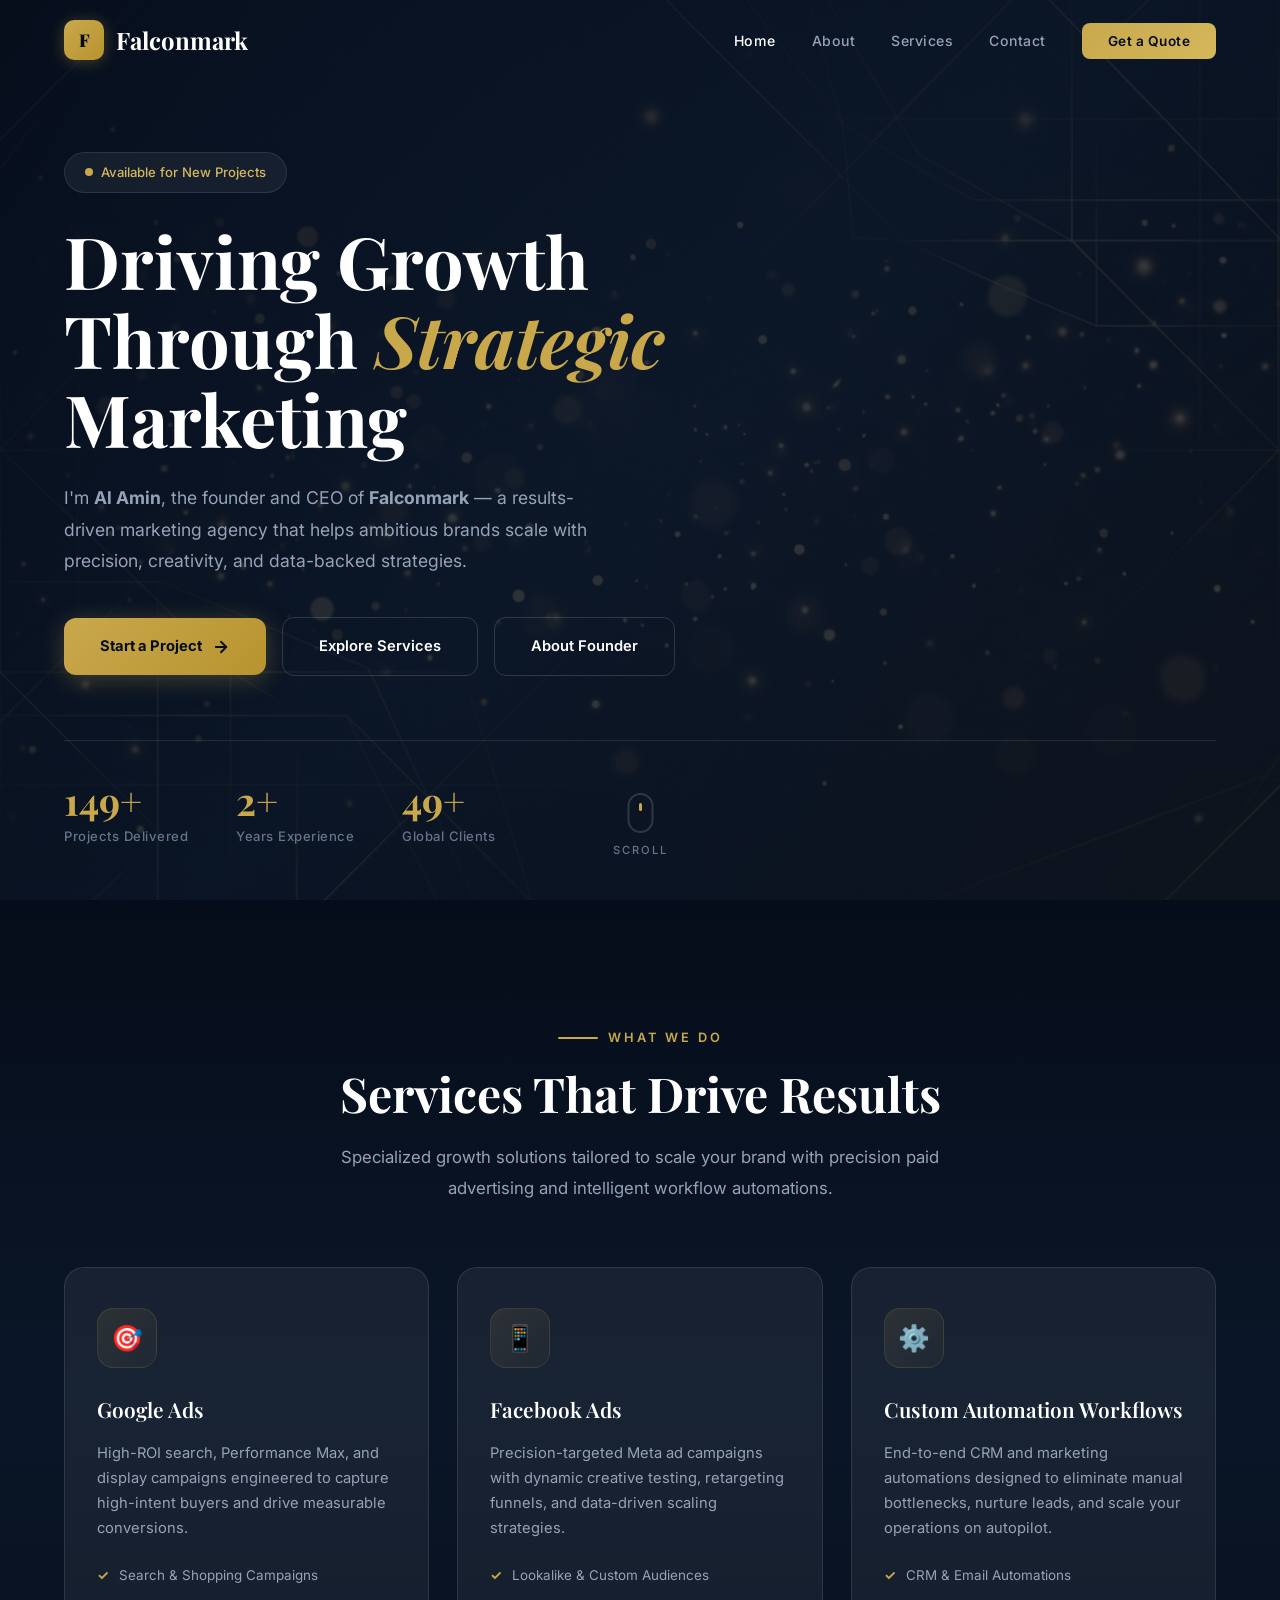
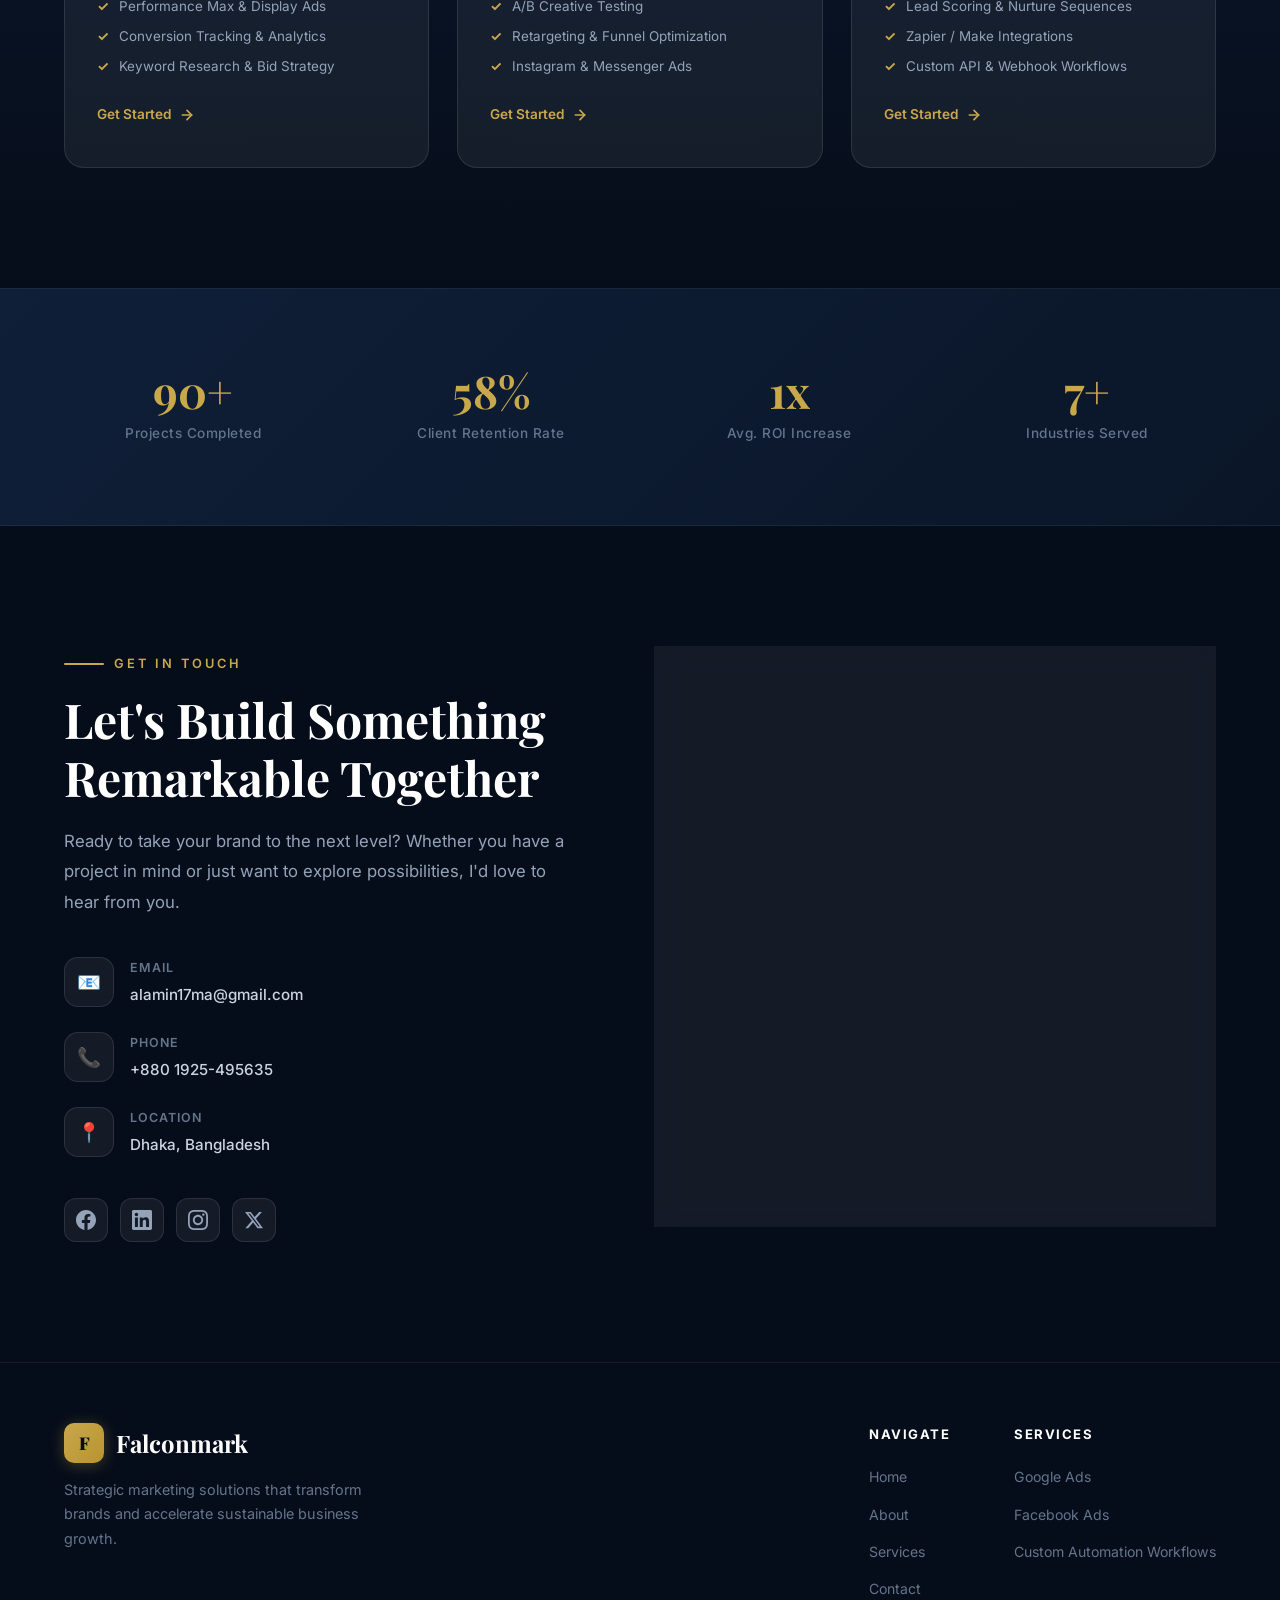
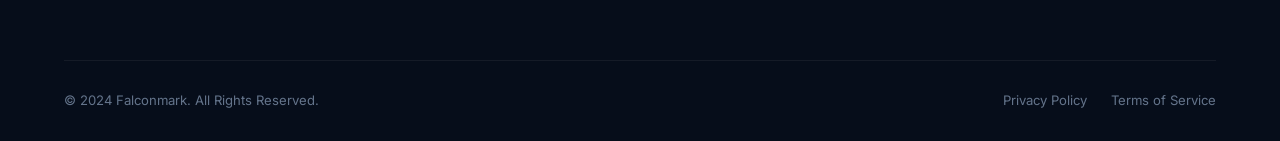
==== index.html @ 7a7459b8 "Update contact email to alamin17ma@gmail.com" ====
<!DOCTYPE html>
<html lang="en">
<head>
  <meta charset="UTF-8" />
  <meta name="viewport" content="width=device-width, initial-scale=1.0" />
  <title>Al Amin — Founder & CEO of Falconmark | Strategic Marketing Agency</title>
  <meta name="description" content="Al Amin is the visionary founder and CEO of Falconmark, a results-driven marketing agency helping brands scale through strategic digital marketing, branding, and growth solutions." />
  <meta name="keywords" content="Falconmark, Al Amin, Google Ads, Facebook Ads, Custom Automation Workflows, marketing agency, paid advertising, lead automation" />
  <meta name="author" content="Al Amin" />

  <!-- Open Graph -->
  <meta property="og:title" content="Al Amin — Founder of Falconmark Marketing Agency" />
  <meta property="og:description" content="Strategic marketing solutions that drive measurable growth for ambitious brands." />
  <meta property="og:type" content="website" />

  <!-- Favicon (inline SVG) -->
  <link rel="icon" href="data:image/svg+xml,<svg xmlns='http://www.w3.org/2000/svg' viewBox='0 0 100 100'><text y='.9em' font-size='90'>🦅</text></svg>" />

  <!-- Stylesheet -->
  <link rel="stylesheet" href="style.css" />
</head>
<body>

  <!-- ==================== NAVIGATION ==================== -->
  <nav class="navbar" id="navbar">
    <div class="container">
      <a href="#" class="logo">
        <div class="logo-icon">F</div>
        Falconmark
      </a>
      <ul class="nav-links" id="navLinks">
        <li><a href="#hero">Home</a></li>
        <li><a href="#about">About</a></li>
        <li><a href="#services">Services</a></li>
        <li><a href="#contact">Contact</a></li>
        <li><a href="#contact" class="nav-cta">Get a Quote</a></li>
      </ul>
      <div class="hamburger" id="hamburger">
        <span></span>
        <span></span>
        <span></span>
      </div>
    </div>
  </nav>

  <!-- ==================== HERO SECTION ==================== -->
  <section class="hero" id="hero">
    <div class="hero-bg">
      <img src="hero-bg.jpg" onerror="this.onerror=null;this.src='assets/images/hero-bg.jpg';" alt="Falconmark agency background" />
    </div>

    <!-- Floating Particles -->
    <div class="hero-particles">
      <div class="particle"></div>
      <div class="particle"></div>
      <div class="particle"></div>
      <div class="particle"></div>
      <div class="particle"></div>
      <div class="particle"></div>
      <div class="particle"></div>
      <div class="particle"></div>
    </div>

    <div class="container hero-content">
      <div class="hero-badge">
        <span class="dot"></span>
        Available for New Projects
      </div>
      <h1>
        Driving Growth<br />
        Through <span class="accent">Strategic</span><br />
        Marketing
      </h1>
      <p class="hero-description">
        I'm <strong>Al Amin</strong>, the founder and CEO of <strong>Falconmark</strong> — a results-driven marketing agency that helps ambitious brands scale with precision, creativity, and data-backed strategies.
      </p>
      <div class="hero-cta-group">
        <a href="#contact" class="btn-primary">
          Start a Project
          <svg width="18" height="18" viewBox="0 0 24 24" fill="none" stroke="currentColor" stroke-width="2.5" stroke-linecap="round" stroke-linejoin="round"><line x1="5" y1="12" x2="19" y2="12"/><polyline points="12 5 19 12 12 19"/></svg>
        </a>
        <a href="#services" class="btn-outline">
          Explore Services
        </a>
        <a href="#about" class="btn-outline">
          About Founder
        </a>
      </div>
      <div class="hero-stats">
        <div class="hero-stat">
          <h3><span class="counter" data-target="150">0</span>+</h3>
          <p>Projects Delivered</p>
        </div>
        <div class="hero-stat">
          <h3><span class="counter" data-target="3">0</span>+</h3>
          <p>Years Experience</p>
        </div>
        <div class="hero-stat">
          <h3><span class="counter" data-target="50">0</span>+</h3>
          <p>Global Clients</p>
        </div>
      </div>
    </div>

    <!-- Scroll Indicator -->
    <div class="scroll-indicator">
      <div class="mouse"></div>
      <span>Scroll</span>
    </div>
  </section>

  <!-- ==================== ABOUT MODAL OVERLAY ==================== -->
  <div class="about-modal-overlay" id="aboutModal">
    <div class="about-modal">
      <button class="about-modal-close" id="aboutClose" aria-label="Close About">
        <svg width="28" height="28" viewBox="0 0 24 24" fill="none" stroke="currentColor" stroke-width="2" stroke-linecap="round" stroke-linejoin="round"><line x1="18" y1="6" x2="6" y2="18"/><line x1="6" y1="6" x2="18" y2="18"/></svg>
      </button>
      <div class="about-modal-inner">
        <div class="about-grid">
          <!-- Image Side -->
          <div class="about-image-wrapper">
            <div class="about-image">
              <img src="profile.jpg" onerror="this.onerror=null;this.src='assets/images/profile.jpg';" alt="Al Amin — Founder of Falconmark" />
            </div>
            <div class="experience-badge">
              <h4>3+</h4>
              <p>Years of<br/>Excellence</p>
            </div>
          </div>

          <!-- Content Side -->
          <div class="about-content">
            <span class="section-label">About Me</span>
            <h2 class="section-title">Building Brands That<br/>Command Attention</h2>
            <p class="section-subtitle">
              With over 3 years of hands-on experience in digital marketing, brand strategy, and growth consulting, I founded Falconmark with a single mission — to help businesses cut through the noise and achieve measurable, sustainable growth.
            </p>
            <p class="section-subtitle" style="margin-top: 16px;">
              From startups to established enterprises, I've had the privilege of working with brands across diverse industries, crafting strategies that deliver real ROI and long-term market positioning.
            </p>

            <div class="about-highlights">
              <div class="highlight-item">
                <span class="icon">📊</span>
                Data-Driven Strategy
              </div>
              <div class="highlight-item">
                <span class="icon">🎯</span>
                Precision Targeting
              </div>
              <div class="highlight-item">
                <span class="icon">🚀</span>
                Scalable Growth
              </div>
              <div class="highlight-item">
                <span class="icon">🤝</span>
                Trusted Partnerships
              </div>
            </div>
          </div>
        </div>
      </div>
    </div>
  </div>

  <!-- ==================== SERVICES SECTION ==================== -->
  <section class="services" id="services">
    <div class="container">
      <div class="section-header reveal">
        <span class="section-label">What We Do</span>
        <h2 class="section-title">Services That Drive Results</h2>
        <p class="section-subtitle">
          Specialized growth solutions tailored to scale your brand with precision paid advertising and intelligent workflow automations.
        </p>
      </div>

      <div class="services-grid stagger-children">
        <!-- Service 1 -->
        <div class="service-card reveal">
          <div class="service-icon">🎯</div>
          <h3>Google Ads</h3>
          <p>
            High-ROI search, Performance Max, and display campaigns engineered to capture high-intent buyers and drive measurable conversions.
          </p>
          <ul class="service-features">
            <li>Search & Shopping Campaigns</li>
            <li>Performance Max & Display Ads</li>
            <li>Conversion Tracking & Analytics</li>
            <li>Keyword Research & Bid Strategy</li>
          </ul>
          <a href="#contact" class="service-link">
            Get Started
            <svg width="16" height="16" viewBox="0 0 24 24" fill="none" stroke="currentColor" stroke-width="2.5" stroke-linecap="round" stroke-linejoin="round"><line x1="5" y1="12" x2="19" y2="12"/><polyline points="12 5 19 12 12 19"/></svg>
          </a>
        </div>

        <!-- Service 2 -->
        <div class="service-card reveal">
          <div class="service-icon">📱</div>
          <h3>Facebook Ads</h3>
          <p>
            Precision-targeted Meta ad campaigns with dynamic creative testing, retargeting funnels, and data-driven scaling strategies.
          </p>
          <ul class="service-features">
            <li>Lookalike & Custom Audiences</li>
            <li>A/B Creative Testing</li>
            <li>Retargeting & Funnel Optimization</li>
            <li>Instagram & Messenger Ads</li>
          </ul>
          <a href="#contact" class="service-link">
            Get Started
            <svg width="16" height="16" viewBox="0 0 24 24" fill="none" stroke="currentColor" stroke-width="2.5" stroke-linecap="round" stroke-linejoin="round"><line x1="5" y1="12" x2="19" y2="12"/><polyline points="12 5 19 12 12 19"/></svg>
          </a>
        </div>

        <!-- Service 3 -->
        <div class="service-card reveal">
          <div class="service-icon">⚙️</div>
          <h3>Custom Automation Workflows</h3>
          <p>
            End-to-end CRM and marketing automations designed to eliminate manual bottlenecks, nurture leads, and scale your operations on autopilot.
          </p>
          <ul class="service-features">
            <li>CRM & Email Automations</li>
            <li>Lead Scoring & Nurture Sequences</li>
            <li>Zapier / Make Integrations</li>
            <li>Custom API & Webhook Workflows</li>
          </ul>
          <a href="#contact" class="service-link">
            Get Started
            <svg width="16" height="16" viewBox="0 0 24 24" fill="none" stroke="currentColor" stroke-width="2.5" stroke-linecap="round" stroke-linejoin="round"><line x1="5" y1="12" x2="19" y2="12"/><polyline points="12 5 19 12 12 19"/></svg>
          </a>
        </div>
      </div>
    </div>
  </section>

  <!-- ==================== TRUST BANNER ==================== -->
  <section class="trust-banner">
    <div class="container">
      <div class="trust-grid">
        <div class="trust-item reveal">
          <h3><span class="counter" data-target="150">0</span>+</h3>
          <p>Projects Completed</p>
        </div>
        <div class="trust-item reveal">
          <h3><span class="counter" data-target="97">0</span>%</h3>
          <p>Client Retention Rate</p>
        </div>
        <div class="trust-item reveal">
          <h3><span class="counter" data-target="3">0</span>x</h3>
          <p>Avg. ROI Increase</p>
        </div>
        <div class="trust-item reveal">
          <h3><span class="counter" data-target="12">0</span>+</h3>
          <p>Industries Served</p>
        </div>
      </div>
    </div>
  </section>

  <!-- ==================== CONTACT SECTION ==================== -->
  <section class="contact" id="contact">
    <div class="container">
      <div class="contact-grid">
        <!-- Left: Info -->
        <div class="contact-content reveal-left">
          <span class="section-label">Get in Touch</span>
          <h2 class="section-title">Let's Build Something<br/>Remarkable Together</h2>
          <p class="section-subtitle">
            Ready to take your brand to the next level? Whether you have a project in mind or just want to explore possibilities, I'd love to hear from you.
          </p>

          <div class="contact-info-list">
            <div class="contact-info-item">
              <div class="icon-box">📧</div>
              <div>
                <h4>Email</h4>
                <p><a href="mailto:alamin17ma@gmail.com">alamin17ma@gmail.com</a></p>
              </div>
            </div>
            <div class="contact-info-item">
              <div class="icon-box">📞</div>
              <div>
                <h4>Phone</h4>
                <p><a href="tel:+8801925495635">+880 1925-495635</a></p>
              </div>
            </div>
            <div class="contact-info-item">
              <div class="icon-box">📍</div>
              <div>
                <h4>Location</h4>
                <p>Dhaka, Bangladesh</p>
              </div>
            </div>
          </div>

          <div class="social-links">
            <a href="https://www.facebook.com/al.amin.198396" target="_blank" rel="noopener noreferrer" class="social-link" aria-label="Facebook" id="social-facebook">
              <svg width="20" height="20" viewBox="0 0 24 24" fill="currentColor"><path d="M24 12.073c0-6.627-5.373-12-12-12s-12 5.373-12 12c0 5.99 4.388 10.954 10.125 11.854v-8.385H7.078v-3.47h3.047V9.43c0-3.007 1.792-4.669 4.533-4.669 1.312 0 2.686.235 2.686.235v2.953H15.83c-1.491 0-1.956.925-1.956 1.874v2.25h3.328l-.532 3.47h-2.796v8.385C19.612 23.027 24 18.062 24 12.073z"/></svg>
            </a>
            <a href="https://www.linkedin.com/in/al-amin-b618b734b/" target="_blank" rel="noopener noreferrer" class="social-link" aria-label="LinkedIn" id="social-linkedin">
              <svg width="20" height="20" viewBox="0 0 24 24" fill="currentColor"><path d="M20.447 20.452h-3.554v-5.569c0-1.328-.027-3.037-1.852-3.037-1.853 0-2.136 1.445-2.136 2.939v5.667H9.351V9h3.414v1.561h.046c.477-.9 1.637-1.85 3.37-1.85 3.601 0 4.267 2.37 4.267 5.455v6.286zM5.337 7.433c-1.144 0-2.063-.926-2.063-2.065 0-1.138.92-2.063 2.063-2.063 1.14 0 2.064.925 2.064 2.063 0 1.139-.925 2.065-2.064 2.065zm1.782 13.019H3.555V9h3.564v11.452zM22.225 0H1.771C.792 0 0 .774 0 1.729v20.542C0 23.227.792 24 1.771 24h20.451C23.2 24 24 23.227 24 22.271V1.729C24 .774 23.2 0 22.222 0h.003z"/></svg>
            </a>
            <a href="#" class="social-link" aria-label="Instagram" id="social-instagram">
              <svg width="20" height="20" viewBox="0 0 24 24" fill="currentColor"><path d="M12 0C8.74 0 8.333.015 7.053.072 5.775.132 4.905.333 4.14.63c-.789.306-1.459.717-2.126 1.384S.935 3.35.63 4.14C.333 4.905.131 5.775.072 7.053.012 8.333 0 8.74 0 12s.015 3.667.072 4.947c.06 1.277.261 2.148.558 2.913.306.788.717 1.459 1.384 2.126.667.666 1.336 1.079 2.126 1.384.766.296 1.636.499 2.913.558C8.333 23.988 8.74 24 12 24s3.667-.015 4.947-.072c1.277-.06 2.148-.262 2.913-.558.788-.306 1.459-.718 2.126-1.384.666-.667 1.079-1.335 1.384-2.126.296-.765.499-1.636.558-2.913.06-1.28.072-1.687.072-4.947s-.015-3.667-.072-4.947c-.06-1.277-.262-2.149-.558-2.913-.306-.789-.718-1.459-1.384-2.126C21.319 1.347 20.651.935 19.86.63c-.765-.297-1.636-.499-2.913-.558C15.667.012 15.26 0 12 0zm0 2.16c3.203 0 3.585.016 4.85.071 1.17.055 1.805.249 2.227.415.562.217.96.477 1.382.896.419.42.679.819.896 1.381.164.422.36 1.057.413 2.227.057 1.266.07 1.646.07 4.85s-.015 3.585-.074 4.85c-.061 1.17-.256 1.805-.421 2.227-.224.562-.479.96-.899 1.382-.419.419-.824.679-1.38.896-.42.164-1.065.36-2.235.413-1.274.057-1.649.07-4.859.07-3.211 0-3.586-.015-4.859-.074-1.171-.061-1.816-.256-2.236-.421-.569-.224-.96-.479-1.379-.899-.421-.419-.69-.824-.9-1.38-.165-.42-.359-1.065-.42-2.235-.045-1.26-.061-1.649-.061-4.844 0-3.196.016-3.586.061-4.861.061-1.17.255-1.814.42-2.234.21-.57.479-.96.9-1.381.419-.419.81-.689 1.379-.898.42-.166 1.051-.361 2.221-.421 1.275-.045 1.65-.06 4.859-.06l.045.03zm0 3.678c-3.405 0-6.162 2.76-6.162 6.162 0 3.405 2.76 6.162 6.162 6.162 3.405 0 6.162-2.76 6.162-6.162 0-3.405-2.76-6.162-6.162-6.162zM12 16c-2.21 0-4-1.79-4-4s1.79-4 4-4 4 1.79 4 4-1.79 4-4 4zm7.846-10.405c0 .795-.646 1.44-1.44 1.44-.795 0-1.44-.646-1.44-1.44 0-.794.646-1.439 1.44-1.439.793-.001 1.44.645 1.44 1.439z"/></svg>
            </a>
            <a href="#" class="social-link" aria-label="Twitter / X" id="social-twitter">
              <svg width="20" height="20" viewBox="0 0 24 24" fill="currentColor"><path d="M18.244 2.25h3.308l-7.227 8.26 8.502 11.24H16.17l-5.214-6.817L4.99 21.75H1.68l7.73-8.835L1.254 2.25H8.08l4.713 6.231zm-1.161 17.52h1.833L7.084 4.126H5.117z"/></svg>
            </a>
          </div>
        </div>

        <!-- Right: Form -->
        <div class="contact-form-wrapper reveal-right">
          <h3>Send a Message</h3>
          <form id="contactForm" action="https://script.google.com/macros/s/AKfycbyWOAfd1FxZ-OZhbBTc4MgMP9rUKIAwc5iLDGWzjcQMHZMy0vGm88-LDa1U89UgEvTyQA/exec" method="POST">
            <input type="hidden" name="Created" value="x-sheetmonkey-current-date-time" />
            <div class="form-row">
              <div class="form-group">
                <label for="name">Full Name</label>
                <input type="text" id="name" name="name" placeholder="Your name" required />
              </div>
              <div class="form-group">
                <label for="email">Email Address</label>
                <input type="email" id="email" name="email" placeholder="you@example.com" required />
              </div>
            </div>
            <div class="form-row">
              <div class="form-group">
                <label for="phone">Phone (Optional)</label>
                <input type="tel" id="phone" name="phone" placeholder="+880 1XXX XXXXXX" />
              </div>
              <div class="form-group">
                <label for="service">Service Interested In</label>
                <select id="service" name="service">
                  <option value="" disabled selected>Select a service</option>
                  <option value="Google Ads">Google Ads</option>
                  <option value="Facebook Ads">Facebook Ads</option>
                  <option value="Custom Automation Workflows">Custom Automation Workflows</option>
                </select>
              </div>
            </div>
            <div class="form-group">
              <label for="message">Your Message</label>
              <textarea id="message" name="message" placeholder="Tell us about your project, goals, and timeline..." rows="5" required></textarea>
            </div>
            <button type="submit" class="btn-submit" id="submitBtn">
              Send Message
              <svg width="18" height="18" viewBox="0 0 24 24" fill="none" stroke="currentColor" stroke-width="2.5" stroke-linecap="round" stroke-linejoin="round"><line x1="22" y1="2" x2="11" y2="13"/><polygon points="22 2 15 22 11 13 2 9 22 2"/></svg>
            </button>
          </form>
        </div>
      </div>
    </div>
  </section>

  <!-- ==================== FOOTER ==================== -->
  <footer class="footer">
    <div class="container">
      <div class="footer-top">
        <div class="footer-brand">
          <a href="#" class="logo">
            <div class="logo-icon">F</div>
            Falconmark
          </a>
          <p>Strategic marketing solutions that transform brands and accelerate sustainable business growth.</p>
        </div>
        <div class="footer-links">
          <div class="footer-col">
            <h4>Navigate</h4>
            <ul>
              <li><a href="#hero">Home</a></li>
              <li><a href="#about">About</a></li>
              <li><a href="#services">Services</a></li>
              <li><a href="#contact">Contact</a></li>
            </ul>
          </div>
          <div class="footer-col">
            <h4>Services</h4>
            <ul>
              <li><a href="#services">Google Ads</a></li>
              <li><a href="#services">Facebook Ads</a></li>
              <li><a href="#services">Custom Automation Workflows</a></li>
            </ul>
          </div>
        </div>
      </div>
      <div class="footer-bottom">
        <p>&copy; 2024 Falconmark. All Rights Reserved.</p>
        <div class="footer-bottom-links">
          <a href="#">Privacy Policy</a>
          <a href="#">Terms of Service</a>
        </div>
      </div>
    </div>
  </footer>

  <!-- Script -->
  <script src="script.js"></script>
</body>
</html>
---- style.css ----
/* ============================================
   FALCONMARK — Corporate Portfolio Stylesheet
   ============================================ */

/* ---------- Google Fonts ---------- */
@import url('https://fonts.googleapis.com/css2?family=Inter:wght@300;400;500;600;700;800;900&family=Playfair+Display:ital,wght@0,500;0,600;0,700;1,500&display=swap');

/* ---------- CSS Variables (Design Tokens) ---------- */
:root {
  /* Palette */
  --navy-900: #060d1a;
  --navy-800: #0a1628;
  --navy-700: #0f1f38;
  --navy-600: #162a4a;
  --navy-500: #1e3a5f;
  --navy-400: #2c5282;
  --slate-100: #e8edf5;
  --slate-200: #cbd5e1;
  --slate-300: #94a3b8;
  --slate-400: #64748b;
  --gold-500: #c9a84c;
  --gold-400: #d4b85c;
  --gold-300: #e0ca7e;
  --gold-600: #b8942f;
  --white: #ffffff;
  --white-06: rgba(255, 255, 255, 0.06);
  --white-10: rgba(255, 255, 255, 0.10);
  --white-15: rgba(255, 255, 255, 0.15);

  /* Typography */
  --font-sans: 'Inter', -apple-system, BlinkMacSystemFont, sans-serif;
  --font-serif: 'Playfair Display', Georgia, serif;

  /* Spacing */
  --section-py: 120px;
  --container-max: 1200px;
  --container-px: 24px;

  /* Transitions */
  --ease-smooth: cubic-bezier(0.25, 0.46, 0.45, 0.94);
  --ease-bounce: cubic-bezier(0.34, 1.56, 0.64, 1);

  /* Shadows */
  --shadow-card: 0 4px 30px rgba(0, 0, 0, 0.25);
  --shadow-glow: 0 0 40px rgba(201, 168, 76, 0.15);
}

/* ---------- Reset & Base ---------- */
*, *::before, *::after {
  margin: 0;
  padding: 0;
  box-sizing: border-box;
}

html {
  scroll-behavior: smooth;
  font-size: 16px;
  overflow-x: hidden;
}

body {
  font-family: var(--font-sans);
  background-color: var(--navy-900);
  color: var(--slate-200);
  line-height: 1.7;
  overflow-x: hidden;
  -webkit-font-smoothing: antialiased;
  -moz-osx-font-smoothing: grayscale;
}

img {
  display: block;
  max-width: 100%;
}

a {
  text-decoration: none;
  color: inherit;
  transition: color 0.3s var(--ease-smooth);
}

ul {
  list-style: none;
}

/* ---------- Utilities ---------- */
.container {
  width: 100%;
  max-width: var(--container-max);
  margin: 0 auto;
  padding-left: var(--container-px);
  padding-right: var(--container-px);
}

.section-label {
  display: inline-flex;
  align-items: center;
  gap: 10px;
  font-size: 0.8rem;
  font-weight: 600;
  letter-spacing: 3px;
  text-transform: uppercase;
  color: var(--gold-500);
  margin-bottom: 16px;
}

.section-label::before {
  content: '';
  width: 40px;
  height: 2px;
  background: var(--gold-500);
  border-radius: 2px;
}

.section-title {
  font-family: var(--font-serif);
  font-size: clamp(2rem, 4vw, 3rem);
  font-weight: 700;
  color: var(--white);
  line-height: 1.2;
  margin-bottom: 20px;
}

.section-subtitle {
  font-size: 1.05rem;
  color: var(--slate-300);
  max-width: 600px;
  line-height: 1.8;
}

/* ---------- Scroll Reveal Animations ---------- */
.reveal {
  opacity: 0;
  transform: translateY(40px);
  transition: opacity 0.8s var(--ease-smooth), transform 0.8s var(--ease-smooth);
}

.reveal.visible {
  opacity: 1;
  transform: translateY(0);
}

.reveal-left {
  opacity: 0;
  transform: translateX(-50px);
  transition: opacity 0.8s var(--ease-smooth), transform 0.8s var(--ease-smooth);
}

.reveal-left.visible {
  opacity: 1;
  transform: translateX(0);
}

.reveal-right {
  opacity: 0;
  transform: translateX(50px);
  transition: opacity 0.8s var(--ease-smooth), transform 0.8s var(--ease-smooth);
}

.reveal-right.visible {
  opacity: 1;
  transform: translateX(0);
}

/* stagger children */
.stagger-children .reveal:nth-child(1) { transition-delay: 0.1s; }
.stagger-children .reveal:nth-child(2) { transition-delay: 0.2s; }
.stagger-children .reveal:nth-child(3) { transition-delay: 0.3s; }
.stagger-children .reveal:nth-child(4) { transition-delay: 0.4s; }
.stagger-children .reveal:nth-child(5) { transition-delay: 0.5s; }
.stagger-children .reveal:nth-child(6) { transition-delay: 0.6s; }

/* ============================================
   NAVIGATION
   ============================================ */
.navbar {
  position: fixed;
  top: 0;
  left: 0;
  width: 100%;
  z-index: 1000;
  padding: 20px 0;
  transition: background 0.4s var(--ease-smooth), padding 0.4s var(--ease-smooth), box-shadow 0.4s var(--ease-smooth);
}

.navbar.scrolled {
  background: rgba(6, 13, 26, 0.92);
  backdrop-filter: blur(20px);
  -webkit-backdrop-filter: blur(20px);
  padding: 14px 0;
  box-shadow: 0 2px 30px rgba(0, 0, 0, 0.3);
}

.navbar .container {
  display: flex;
  align-items: center;
  justify-content: space-between;
}

.logo {
  display: flex;
  align-items: center;
  gap: 12px;
  font-family: var(--font-serif);
  font-size: 1.5rem;
  font-weight: 700;
  color: var(--white);
}

.logo-icon {
  width: 40px;
  height: 40px;
  background: linear-gradient(135deg, var(--gold-500), var(--gold-600));
  border-radius: 10px;
  display: flex;
  align-items: center;
  justify-content: center;
  font-size: 1.1rem;
  color: var(--navy-900);
  font-weight: 900;
  font-family: var(--font-serif);
  box-shadow: 0 2px 15px rgba(201, 168, 76, 0.3);
}

.nav-links {
  display: flex;
  align-items: center;
  gap: 36px;
}

.nav-links a {
  font-size: 0.88rem;
  font-weight: 500;
  letter-spacing: 0.5px;
  color: var(--slate-300);
  position: relative;
  padding: 4px 0;
  transition: color 0.3s var(--ease-smooth);
}

.nav-links a::after {
  content: '';
  position: absolute;
  bottom: -2px;
  left: 0;
  width: 0;
  height: 2px;
  background: var(--gold-500);
  transition: width 0.3s var(--ease-smooth);
}

.nav-links a:hover {
  color: var(--white);
}

.nav-links a:hover::after {
  width: 100%;
}

.nav-cta {
  font-size: 0.85rem !important;
  font-weight: 600 !important;
  color: var(--navy-900) !important;
  background: linear-gradient(135deg, var(--gold-500), var(--gold-400));
  padding: 10px 26px !important;
  border-radius: 8px;
  transition: transform 0.3s var(--ease-smooth), box-shadow 0.3s var(--ease-smooth) !important;
}

.nav-cta::after {
  display: none !important;
}

.nav-cta:hover {
  color: var(--navy-900) !important;
  transform: translateY(-2px);
  box-shadow: 0 4px 20px rgba(201, 168, 76, 0.4);
}

/* Hamburger */
.hamburger {
  display: none;
  flex-direction: column;
  gap: 5px;
  cursor: pointer;
  padding: 4px;
  z-index: 1001;
}

.hamburger span {
  width: 26px;
  height: 2px;
  background: var(--white);
  border-radius: 2px;
  transition: all 0.3s var(--ease-smooth);
}

.hamburger.active span:nth-child(1) {
  transform: rotate(45deg) translate(5px, 5px);
}

.hamburger.active span:nth-child(2) {
  opacity: 0;
}

.hamburger.active span:nth-child(3) {
  transform: rotate(-45deg) translate(5px, -5px);
}

/* ============================================
   HERO SECTION
   ============================================ */
.hero {
  position: relative;
  min-height: 100vh;
  display: flex;
  align-items: center;
  overflow: hidden;
}

.hero-bg {
  position: absolute;
  inset: 0;
  z-index: 0;
}

.hero-bg img {
  width: 100%;
  height: 100%;
  object-fit: cover;
}

.hero-bg::after {
  content: '';
  position: absolute;
  inset: 0;
  background: linear-gradient(
    135deg,
    rgba(6, 13, 26, 0.92) 0%,
    rgba(10, 22, 40, 0.85) 50%,
    rgba(6, 13, 26, 0.80) 100%
  );
}

/* floating particles */
.hero-particles {
  position: absolute;
  inset: 0;
  z-index: 1;
  pointer-events: none;
  overflow: hidden;
}

.particle {
  position: absolute;
  width: 4px;
  height: 4px;
  background: var(--gold-500);
  border-radius: 50%;
  opacity: 0;
  animation: floatParticle 8s infinite;
}

.particle:nth-child(1) { left: 10%; animation-delay: 0s; }
.particle:nth-child(2) { left: 25%; animation-delay: 1.5s; }
.particle:nth-child(3) { left: 45%; animation-delay: 3s; }
.particle:nth-child(4) { left: 65%; animation-delay: 0.8s; }
.particle:nth-child(5) { left: 80%; animation-delay: 2.2s; }
.particle:nth-child(6) { left: 90%; animation-delay: 4s; }
.particle:nth-child(7) { left: 35%; animation-delay: 5s; }
.particle:nth-child(8) { left: 55%; animation-delay: 1s; }

@keyframes floatParticle {
  0%   { transform: translateY(100vh) scale(0); opacity: 0; }
  10%  { opacity: 0.6; }
  90%  { opacity: 0.6; }
  100% { transform: translateY(-20vh) scale(1); opacity: 0; }
}

.hero-content {
  position: relative;
  z-index: 2;
  padding-top: 100px;
}

.hero-badge {
  display: inline-flex;
  align-items: center;
  gap: 8px;
  padding: 8px 20px;
  background: var(--white-06);
  border: 1px solid var(--white-10);
  border-radius: 50px;
  font-size: 0.82rem;
  font-weight: 500;
  color: var(--gold-400);
  margin-bottom: 28px;
  backdrop-filter: blur(10px);
}

.hero-badge .dot {
  width: 8px;
  height: 8px;
  background: var(--gold-500);
  border-radius: 50%;
  animation: pulse 2s infinite;
}

@keyframes pulse {
  0%, 100% { opacity: 1; transform: scale(1); }
  50%      { opacity: 0.5; transform: scale(1.4); }
}

.hero h1 {
  font-family: var(--font-serif);
  font-size: clamp(2.8rem, 6vw, 4.5rem);
  font-weight: 700;
  color: var(--white);
  line-height: 1.1;
  margin-bottom: 24px;
}

.hero h1 .accent {
  color: var(--gold-500);
  font-style: italic;
}

.hero-description {
  font-size: 1.1rem;
  color: var(--slate-300);
  max-width: 560px;
  line-height: 1.8;
  margin-bottom: 40px;
}

.hero-cta-group {
  display: flex;
  align-items: center;
  gap: 16px;
  flex-wrap: wrap;
}

.btn-primary {
  display: inline-flex;
  align-items: center;
  gap: 10px;
  padding: 16px 36px;
  background: linear-gradient(135deg, var(--gold-500), var(--gold-600));
  color: var(--navy-900);
  font-size: 0.92rem;
  font-weight: 700;
  border-radius: 12px;
  border: none;
  cursor: pointer;
  transition: transform 0.3s var(--ease-smooth), box-shadow 0.3s var(--ease-smooth);
  box-shadow: 0 4px 25px rgba(201, 168, 76, 0.3);
}

.btn-primary:hover {
  transform: translateY(-3px);
  box-shadow: 0 8px 35px rgba(201, 168, 76, 0.45);
}

.btn-outline {
  display: inline-flex;
  align-items: center;
  gap: 10px;
  padding: 16px 36px;
  background: transparent;
  color: var(--white);
  font-size: 0.92rem;
  font-weight: 600;
  border-radius: 12px;
  border: 1.5px solid var(--white-15);
  cursor: pointer;
  transition: all 0.3s var(--ease-smooth);
}

.btn-outline:hover {
  border-color: var(--gold-500);
  color: var(--gold-400);
  background: rgba(201, 168, 76, 0.06);
}

.hero-stats {
  display: flex;
  gap: 48px;
  margin-top: 64px;
  padding-top: 40px;
  border-top: 1px solid var(--white-10);
}

.hero-stat h3 {
  font-family: var(--font-serif);
  font-size: 2.4rem;
  font-weight: 700;
  color: var(--gold-500);
  line-height: 1;
  margin-bottom: 6px;
}

.hero-stat p {
  font-size: 0.82rem;
  font-weight: 500;
  color: var(--slate-400);
  letter-spacing: 0.5px;
}

/* scroll indicator */
.scroll-indicator {
  position: absolute;
  bottom: 40px;
  left: 50%;
  transform: translateX(-50%);
  z-index: 2;
  display: flex;
  flex-direction: column;
  align-items: center;
  gap: 8px;
  animation: bobble 2s infinite;
}

.scroll-indicator .mouse {
  width: 26px;
  height: 40px;
  border: 2px solid var(--white-15);
  border-radius: 14px;
  position: relative;
}

.scroll-indicator .mouse::after {
  content: '';
  position: absolute;
  top: 8px;
  left: 50%;
  transform: translateX(-50%);
  width: 3px;
  height: 8px;
  background: var(--gold-500);
  border-radius: 2px;
  animation: scrollWheel 1.5s infinite;
}

@keyframes scrollWheel {
  0%   { opacity: 1; transform: translateX(-50%) translateY(0); }
  100% { opacity: 0; transform: translateX(-50%) translateY(12px); }
}

@keyframes bobble {
  0%, 100% { transform: translateX(-50%) translateY(0); }
  50%      { transform: translateX(-50%) translateY(8px); }
}

.scroll-indicator span {
  font-size: 0.7rem;
  font-weight: 500;
  color: var(--slate-400);
  letter-spacing: 2px;
  text-transform: uppercase;
}

/* ============================================
   ABOUT MODAL OVERLAY
   ============================================ */
.about-modal-overlay {
  position: fixed;
  inset: 0;
  z-index: 2000;
  background: rgba(6, 13, 26, 0.85);
  backdrop-filter: blur(16px);
  -webkit-backdrop-filter: blur(16px);
  display: flex;
  align-items: center;
  justify-content: center;
  opacity: 0;
  visibility: hidden;
  transition: opacity 0.5s var(--ease-smooth), visibility 0.5s var(--ease-smooth);
  overflow-y: auto;
  padding: 40px 24px;
}

.about-modal-overlay.active {
  opacity: 1;
  visibility: visible;
}

.about-modal {
  position: relative;
  width: 100%;
  max-width: 1100px;
  background-color: #08111e;
  background: linear-gradient(145deg, rgba(10, 22, 40, 0.94), rgba(6, 13, 26, 0.97)), url('about-bg.jpg') center/cover no-repeat;
  border: 1px solid var(--white-10);
  border-radius: 28px;
  padding: 60px;
  box-shadow: 0 30px 80px rgba(0, 0, 0, 0.6), 0 0 60px rgba(201, 168, 76, 0.12);
  transform: translateY(40px) scale(0.96);
  transition: transform 0.5s var(--ease-smooth);
}

.about-modal-overlay.active .about-modal {
  transform: translateY(0) scale(1);
}

.about-modal-close {
  position: absolute;
  top: 24px;
  right: 24px;
  width: 48px;
  height: 48px;
  display: flex;
  align-items: center;
  justify-content: center;
  background: var(--white-06);
  border: 1px solid var(--white-10);
  border-radius: 14px;
  color: var(--slate-300);
  cursor: pointer;
  transition: all 0.3s var(--ease-smooth);
  z-index: 10;
}

.about-modal-close:hover {
  background: rgba(201, 168, 76, 0.12);
  border-color: rgba(201, 168, 76, 0.3);
  color: var(--gold-400);
  transform: rotate(90deg);
}

.about-modal-inner {
  position: relative;
}

/* lock body scroll when modal is open */
body.modal-open {
  overflow: hidden;
}

.about-grid {
  display: grid;
  grid-template-columns: 1fr 1fr;
  gap: 60px;
  align-items: center;
}

.about-image-wrapper {
  position: relative;
}

.about-image {
  border-radius: 20px;
  overflow: hidden;
  position: relative;
  box-shadow: var(--shadow-card);
}

.about-image img {
  width: 100%;
  aspect-ratio: 4/5;
  object-fit: cover;
  transition: transform 0.6s var(--ease-smooth);
}

.about-image:hover img {
  transform: scale(1.03);
}

/* gold border accent */
.about-image::before {
  content: '';
  position: absolute;
  top: -12px;
  right: -12px;
  width: 100%;
  height: 100%;
  border: 2px solid var(--gold-500);
  border-radius: 20px;
  z-index: -1;
  opacity: 0.4;
}

/* experience badge */
.experience-badge {
  position: absolute;
  bottom: -20px;
  right: -20px;
  background: linear-gradient(135deg, var(--gold-500), var(--gold-600));
  color: var(--navy-900);
  padding: 24px 28px;
  border-radius: 16px;
  text-align: center;
  box-shadow: var(--shadow-glow);
  z-index: 2;
}

.experience-badge h4 {
  font-family: var(--font-serif);
  font-size: 2.2rem;
  font-weight: 700;
  line-height: 1;
}

.experience-badge p {
  font-size: 0.78rem;
  font-weight: 600;
  letter-spacing: 1px;
  text-transform: uppercase;
  margin-top: 4px;
}

.about-content .section-subtitle {
  margin-bottom: 28px;
}

.about-highlights {
  display: grid;
  grid-template-columns: 1fr 1fr;
  gap: 16px;
  margin-top: 32px;
}

.highlight-item {
  display: flex;
  align-items: center;
  gap: 12px;
  padding: 14px 18px;
  background: var(--white-06);
  border: 1px solid var(--white-10);
  border-radius: 12px;
  font-size: 0.88rem;
  font-weight: 500;
  color: var(--slate-200);
  transition: all 0.3s var(--ease-smooth);
}

.highlight-item:hover {
  background: rgba(201, 168, 76, 0.08);
  border-color: rgba(201, 168, 76, 0.2);
}

.highlight-item .icon {
  font-size: 1.2rem;
  color: var(--gold-500);
  flex-shrink: 0;
}

/* ============================================
   SERVICES SECTION
   ============================================ */
.services {
  padding: var(--section-py) 0;
  position: relative;
  background: linear-gradient(180deg, var(--navy-900) 0%, var(--navy-800) 50%, var(--navy-900) 100%);
}

.services .section-header {
  text-align: center;
  margin-bottom: 64px;
}

.services .section-subtitle {
  margin: 0 auto;
}

.services-grid {
  display: grid;
  grid-template-columns: repeat(3, 1fr);
  gap: 28px;
}

.service-card {
  position: relative;
  padding: 40px 32px;
  background: var(--white-06);
  border: 1px solid var(--white-10);
  border-radius: 20px;
  transition: all 0.4s var(--ease-smooth);
  overflow: hidden;
}

.service-card::before {
  content: '';
  position: absolute;
  top: 0;
  left: 0;
  width: 100%;
  height: 3px;
  background: linear-gradient(90deg, transparent, var(--gold-500), transparent);
  opacity: 0;
  transition: opacity 0.4s var(--ease-smooth);
}

.service-card:hover {
  background: rgba(201, 168, 76, 0.04);
  border-color: rgba(201, 168, 76, 0.15);
  transform: translateY(-6px);
  box-shadow: var(--shadow-card);
}

.service-card:hover::before {
  opacity: 1;
}

.service-icon {
  width: 60px;
  height: 60px;
  display: flex;
  align-items: center;
  justify-content: center;
  background: linear-gradient(135deg, rgba(201, 168, 76, 0.12), rgba(201, 168, 76, 0.04));
  border: 1px solid rgba(201, 168, 76, 0.15);
  border-radius: 16px;
  font-size: 1.6rem;
  margin-bottom: 24px;
  transition: all 0.3s var(--ease-smooth);
}

.service-card:hover .service-icon {
  background: linear-gradient(135deg, var(--gold-500), var(--gold-600));
  box-shadow: 0 4px 20px rgba(201, 168, 76, 0.3);
}

.service-card h3 {
  font-family: var(--font-serif);
  font-size: 1.3rem;
  font-weight: 600;
  color: var(--white);
  margin-bottom: 14px;
}

.service-card p {
  font-size: 0.92rem;
  color: var(--slate-300);
  line-height: 1.7;
  margin-bottom: 24px;
}

.service-link {
  display: inline-flex;
  align-items: center;
  gap: 8px;
  font-size: 0.85rem;
  font-weight: 600;
  color: var(--gold-500);
  transition: gap 0.3s var(--ease-smooth);
}

.service-link:hover {
  gap: 14px;
}

/* service feature bullet list */
.service-features {
  list-style: none;
  padding: 0;
  margin: 0 0 24px 0;
  display: flex;
  flex-direction: column;
  gap: 10px;
}

.service-features li {
  font-size: 0.84rem;
  color: var(--slate-300);
  padding-left: 22px;
  position: relative;
  line-height: 1.5;
}

.service-features li::before {
  content: '✓';
  position: absolute;
  left: 0;
  color: var(--gold-500);
  font-weight: 700;
  font-size: 0.85rem;
}

/* ============================================
   TRUST / STATS BANNER
   ============================================ */
.trust-banner {
  padding: 80px 0;
  background: linear-gradient(135deg, var(--navy-700), var(--navy-800));
  border-top: 1px solid var(--white-06);
  border-bottom: 1px solid var(--white-06);
}

.trust-grid {
  display: grid;
  grid-template-columns: repeat(4, 1fr);
  gap: 40px;
  text-align: center;
}

.trust-item h3 {
  font-family: var(--font-serif);
  font-size: 2.8rem;
  font-weight: 700;
  color: var(--gold-500);
  line-height: 1;
  margin-bottom: 8px;
}

.trust-item p {
  font-size: 0.85rem;
  font-weight: 500;
  color: var(--slate-400);
  letter-spacing: 0.5px;
}

/* ============================================
   CONTACT SECTION
   ============================================ */
.contact {
  padding: var(--section-py) 0;
  position: relative;
}

.contact-grid {
  display: grid;
  grid-template-columns: 1fr 1.1fr;
  gap: 80px;
  align-items: start;
}

.contact-content .section-subtitle {
  margin-bottom: 40px;
}

.contact-info-list {
  display: flex;
  flex-direction: column;
  gap: 24px;
  margin-bottom: 40px;
}

.contact-info-item {
  display: flex;
  align-items: center;
  gap: 16px;
}

.contact-info-item .icon-box {
  width: 50px;
  height: 50px;
  display: flex;
  align-items: center;
  justify-content: center;
  background: var(--white-06);
  border: 1px solid var(--white-10);
  border-radius: 14px;
  font-size: 1.2rem;
  flex-shrink: 0;
  transition: all 0.3s var(--ease-smooth);
}

.contact-info-item:hover .icon-box {
  background: rgba(201, 168, 76, 0.1);
  border-color: rgba(201, 168, 76, 0.2);
}

.contact-info-item h4 {
  font-size: 0.78rem;
  font-weight: 600;
  text-transform: uppercase;
  letter-spacing: 1px;
  color: var(--slate-400);
  margin-bottom: 4px;
}

.contact-info-item p {
  font-size: 0.95rem;
  color: var(--slate-200);
  font-weight: 500;
}

.contact-info-item a {
  color: inherit;
  text-decoration: none;
  transition: color 0.2s var(--ease-smooth);
}

.contact-info-item a:hover {
  color: var(--gold-400);
}

.social-links {
  display: flex;
  gap: 12px;
}

.social-link {
  width: 44px;
  height: 44px;
  display: flex;
  align-items: center;
  justify-content: center;
  background: var(--white-06);
  border: 1px solid var(--white-10);
  border-radius: 12px;
  font-size: 1.1rem;
  color: var(--slate-300);
  transition: all 0.3s var(--ease-smooth);
}

.social-link:hover {
  background: linear-gradient(135deg, var(--gold-500), var(--gold-600));
  border-color: var(--gold-500);
  color: var(--navy-900);
  transform: translateY(-3px);
  box-shadow: 0 4px 20px rgba(201, 168, 76, 0.3);
}

/* Contact Form */
.contact-form-wrapper {
  background: var(--white-06);
  border: 1px solid var(--white-10);
  border-radius: 24px;
  padding: 44px;
  backdrop-filter: blur(12px);
}

.contact-form-wrapper h3 {
  font-family: var(--font-serif);
  font-size: 1.5rem;
  font-weight: 600;
  color: var(--white);
  margin-bottom: 28px;
}

.form-row {
  display: grid;
  grid-template-columns: 1fr 1fr;
  gap: 16px;
}

.form-group {
  margin-bottom: 18px;
}

.form-group label {
  display: block;
  font-size: 0.82rem;
  font-weight: 600;
  color: var(--slate-300);
  margin-bottom: 8px;
  letter-spacing: 0.3px;
}

.form-group input,
.form-group textarea,
.form-group select {
  width: 100%;
  padding: 14px 18px;
  background: rgba(255, 255, 255, 0.04);
  border: 1px solid var(--white-10);
  border-radius: 12px;
  color: var(--white);
  font-family: var(--font-sans);
  font-size: 0.92rem;
  transition: all 0.3s var(--ease-smooth);
  outline: none;
}

.form-group input:focus,
.form-group textarea:focus,
.form-group select:focus {
  border-color: var(--gold-500);
  background: rgba(201, 168, 76, 0.04);
  box-shadow: 0 0 0 3px rgba(201, 168, 76, 0.08);
}

.form-group input::placeholder,
.form-group textarea::placeholder {
  color: var(--slate-400);
}

.form-group textarea {
  resize: vertical;
  min-height: 120px;
}

.form-group select option {
  background: var(--navy-800);
  color: var(--white);
}

.btn-submit {
  width: 100%;
  padding: 16px;
  background: linear-gradient(135deg, var(--gold-500), var(--gold-600));
  color: var(--navy-900);
  font-family: var(--font-sans);
  font-size: 0.95rem;
  font-weight: 700;
  border: none;
  border-radius: 12px;
  cursor: pointer;
  transition: all 0.3s var(--ease-smooth);
  display: flex;
  align-items: center;
  justify-content: center;
  gap: 10px;
}

.btn-submit:hover {
  transform: translateY(-2px);
  box-shadow: 0 6px 30px rgba(201, 168, 76, 0.4);
}

/* ============================================
   FOOTER
   ============================================ */
.footer {
  padding: 60px 0 30px;
  border-top: 1px solid var(--white-06);
  background: var(--navy-900);
}

.footer-top {
  display: flex;
  justify-content: space-between;
  align-items: start;
  margin-bottom: 48px;
}

.footer-brand p {
  max-width: 320px;
  font-size: 0.9rem;
  color: var(--slate-400);
  margin-top: 14px;
  line-height: 1.7;
}

.footer-links {
  display: flex;
  gap: 64px;
}

.footer-col h4 {
  font-size: 0.82rem;
  font-weight: 700;
  text-transform: uppercase;
  letter-spacing: 1.5px;
  color: var(--white);
  margin-bottom: 18px;
}

.footer-col ul li {
  margin-bottom: 10px;
}

.footer-col ul li a {
  font-size: 0.88rem;
  color: var(--slate-400);
  transition: color 0.3s var(--ease-smooth), padding-left 0.3s var(--ease-smooth);
}

.footer-col ul li a:hover {
  color: var(--gold-400);
  padding-left: 4px;
}

.footer-bottom {
  display: flex;
  justify-content: space-between;
  align-items: center;
  padding-top: 28px;
  border-top: 1px solid var(--white-06);
}

.footer-bottom p {
  font-size: 0.82rem;
  color: var(--slate-400);
}

.footer-bottom-links {
  display: flex;
  gap: 24px;
}

.footer-bottom-links a {
  font-size: 0.82rem;
  color: var(--slate-400);
}

.footer-bottom-links a:hover {
  color: var(--gold-400);
}

/* ============================================
   RESPONSIVE
   ============================================ */
@media (max-width: 1024px) {
  :root {
    --section-py: 80px;
  }

  .about-modal {
    padding: 44px;
  }

  .about-grid {
    gap: 40px;
  }

  .services-grid {
    grid-template-columns: repeat(2, 1fr);
  }

  .services-grid .service-card:last-child:nth-child(odd) {
    grid-column: span 2;
    max-width: 580px;
    margin: 0 auto;
    width: 100%;
  }

  .contact-grid {
    gap: 50px;
  }
}

@media (max-width: 768px) {
  :root {
    --section-py: 64px;
  }

  /* mobile nav */
  .hamburger {
    display: flex;
  }

  .nav-links {
    position: fixed;
    top: 0;
    right: -100%;
    width: 280px;
    height: 100vh;
    background: rgba(6, 13, 26, 0.98);
    backdrop-filter: blur(20px);
    flex-direction: column;
    justify-content: center;
    gap: 28px;
    padding: 40px;
    transition: right 0.4s var(--ease-smooth);
    border-left: 1px solid var(--white-10);
  }

  .nav-links.open {
    right: 0;
  }

  .nav-links a {
    font-size: 1rem;
  }

  /* hero */
  .hero h1 {
    font-size: clamp(2.2rem, 8vw, 3rem);
  }

  .hero-stats {
    gap: 28px;
    flex-wrap: wrap;
  }

  .hero-stat h3 {
    font-size: 1.8rem;
  }

  .scroll-indicator {
    display: none;
  }

  /* about modal */
  .about-modal {
    padding: 28px;
    border-radius: 20px;
  }

  .about-modal-overlay {
    padding: 20px 16px;
  }

  .about-grid {
    grid-template-columns: 1fr;
    gap: 32px;
  }

  .about-image-wrapper {
    max-width: 280px;
    margin: 0 auto;
    display: block !important;
  }

  .about-image {
    display: block !important;
    overflow: visible;
  }

  .about-image img {
    display: block !important;
    width: 100%;
    height: auto;
    aspect-ratio: 1/1;
    object-fit: cover;
    border-radius: 20px;
  }

  .about-image::before {
    display: none;
  }

  .experience-badge {
    right: -10px;
    bottom: -14px;
    padding: 16px 20px;
  }

  .about-highlights {
    grid-template-columns: 1fr;
  }

  /* services */
  .services-grid {
    grid-template-columns: 1fr;
  }

  .services-grid .service-card:last-child:nth-child(odd) {
    grid-column: auto;
    max-width: 100%;
    margin: 0;
  }

  /* trust */
  .trust-grid {
    grid-template-columns: repeat(2, 1fr);
    gap: 28px;
  }

  /* contact */
  .contact-grid {
    grid-template-columns: 1fr;
    gap: 48px;
  }

  .contact-form-wrapper {
    padding: 28px;
  }

  .form-row {
    grid-template-columns: 1fr;
  }

  /* footer */
  .footer-top {
    flex-direction: column;
    gap: 36px;
  }

  .footer-links {
    gap: 36px;
    flex-wrap: wrap;
  }

  .footer-bottom {
    flex-direction: column;
    gap: 16px;
    text-align: center;
  }
}

@media (max-width: 480px) {
  .hero-cta-group {
    flex-direction: column;
    align-items: stretch;
  }

  .btn-primary, .btn-outline {
    justify-content: center;
  }

  .trust-grid {
    grid-template-columns: 1fr 1fr;
  }

  .experience-badge {
    right: 0;
    bottom: -16px;
    padding: 18px 22px;
  }

  .experience-badge h4 {
    font-size: 1.6rem;
  }
}
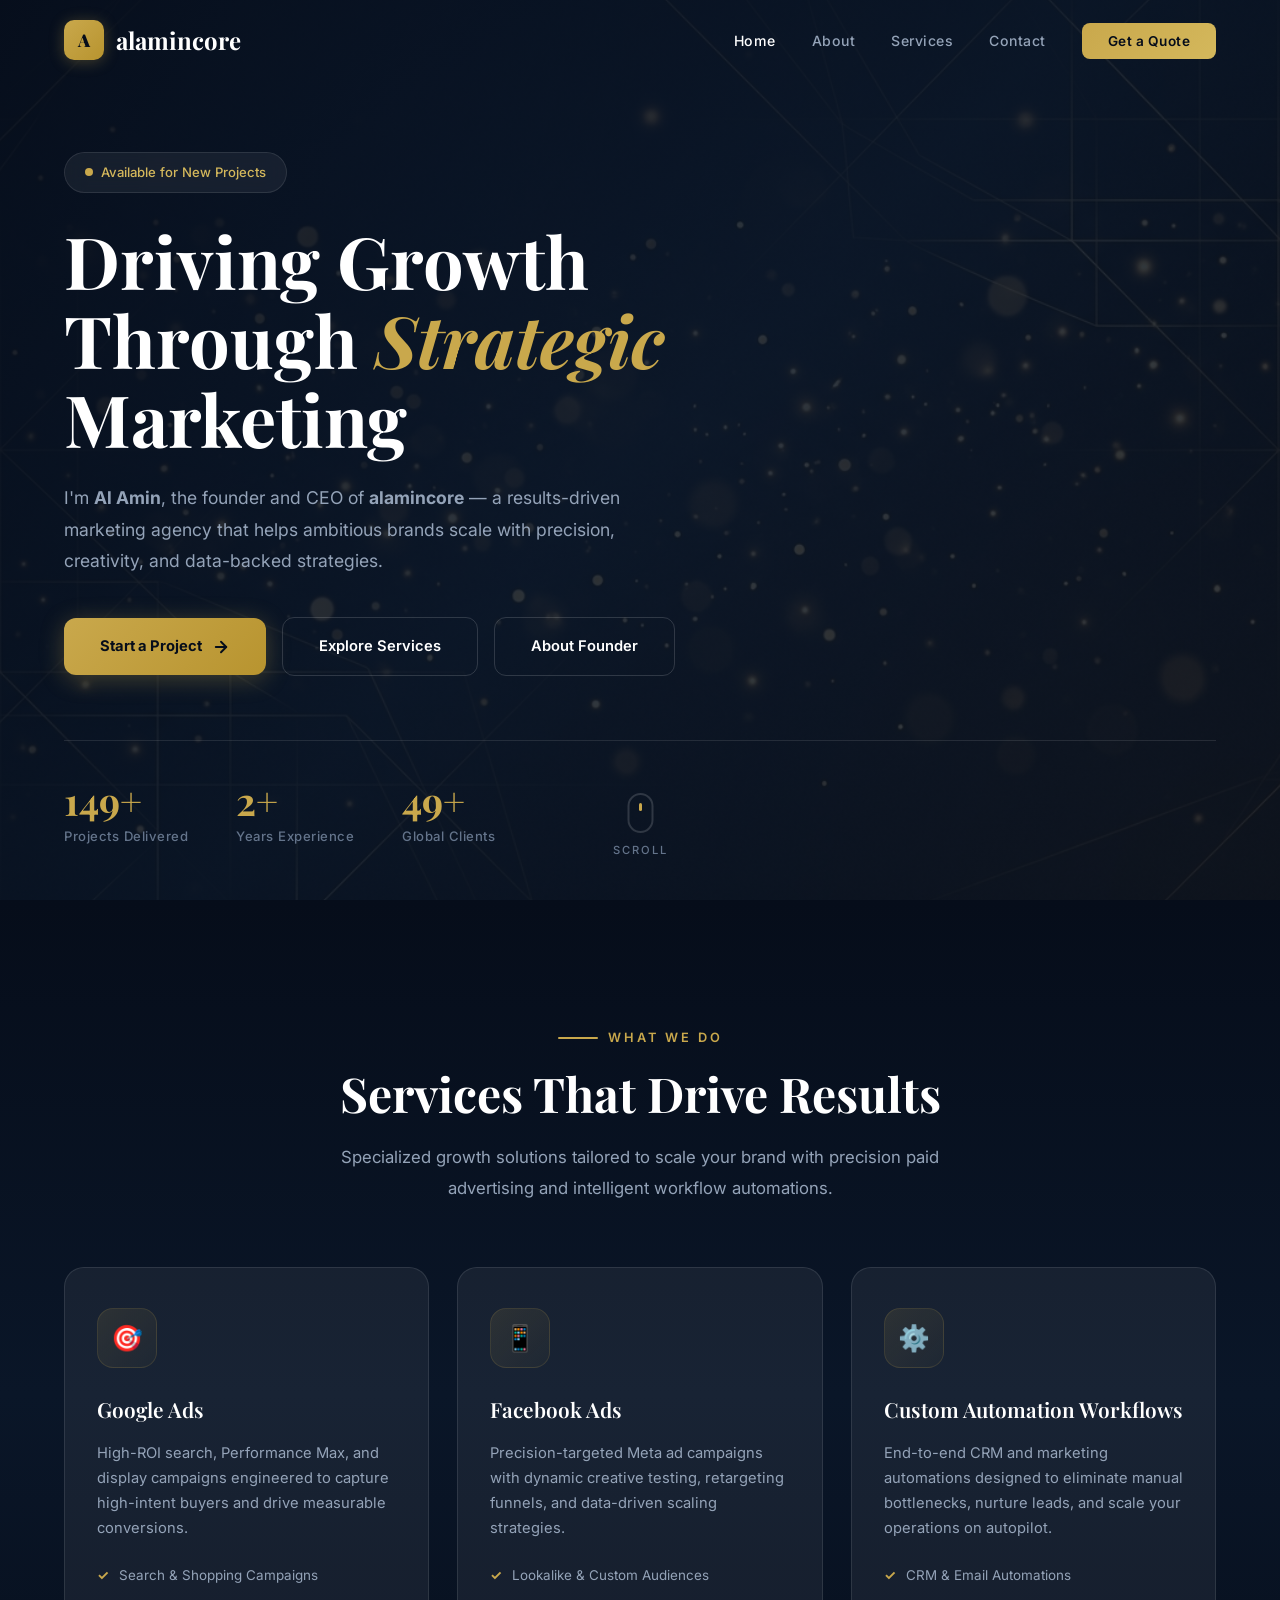
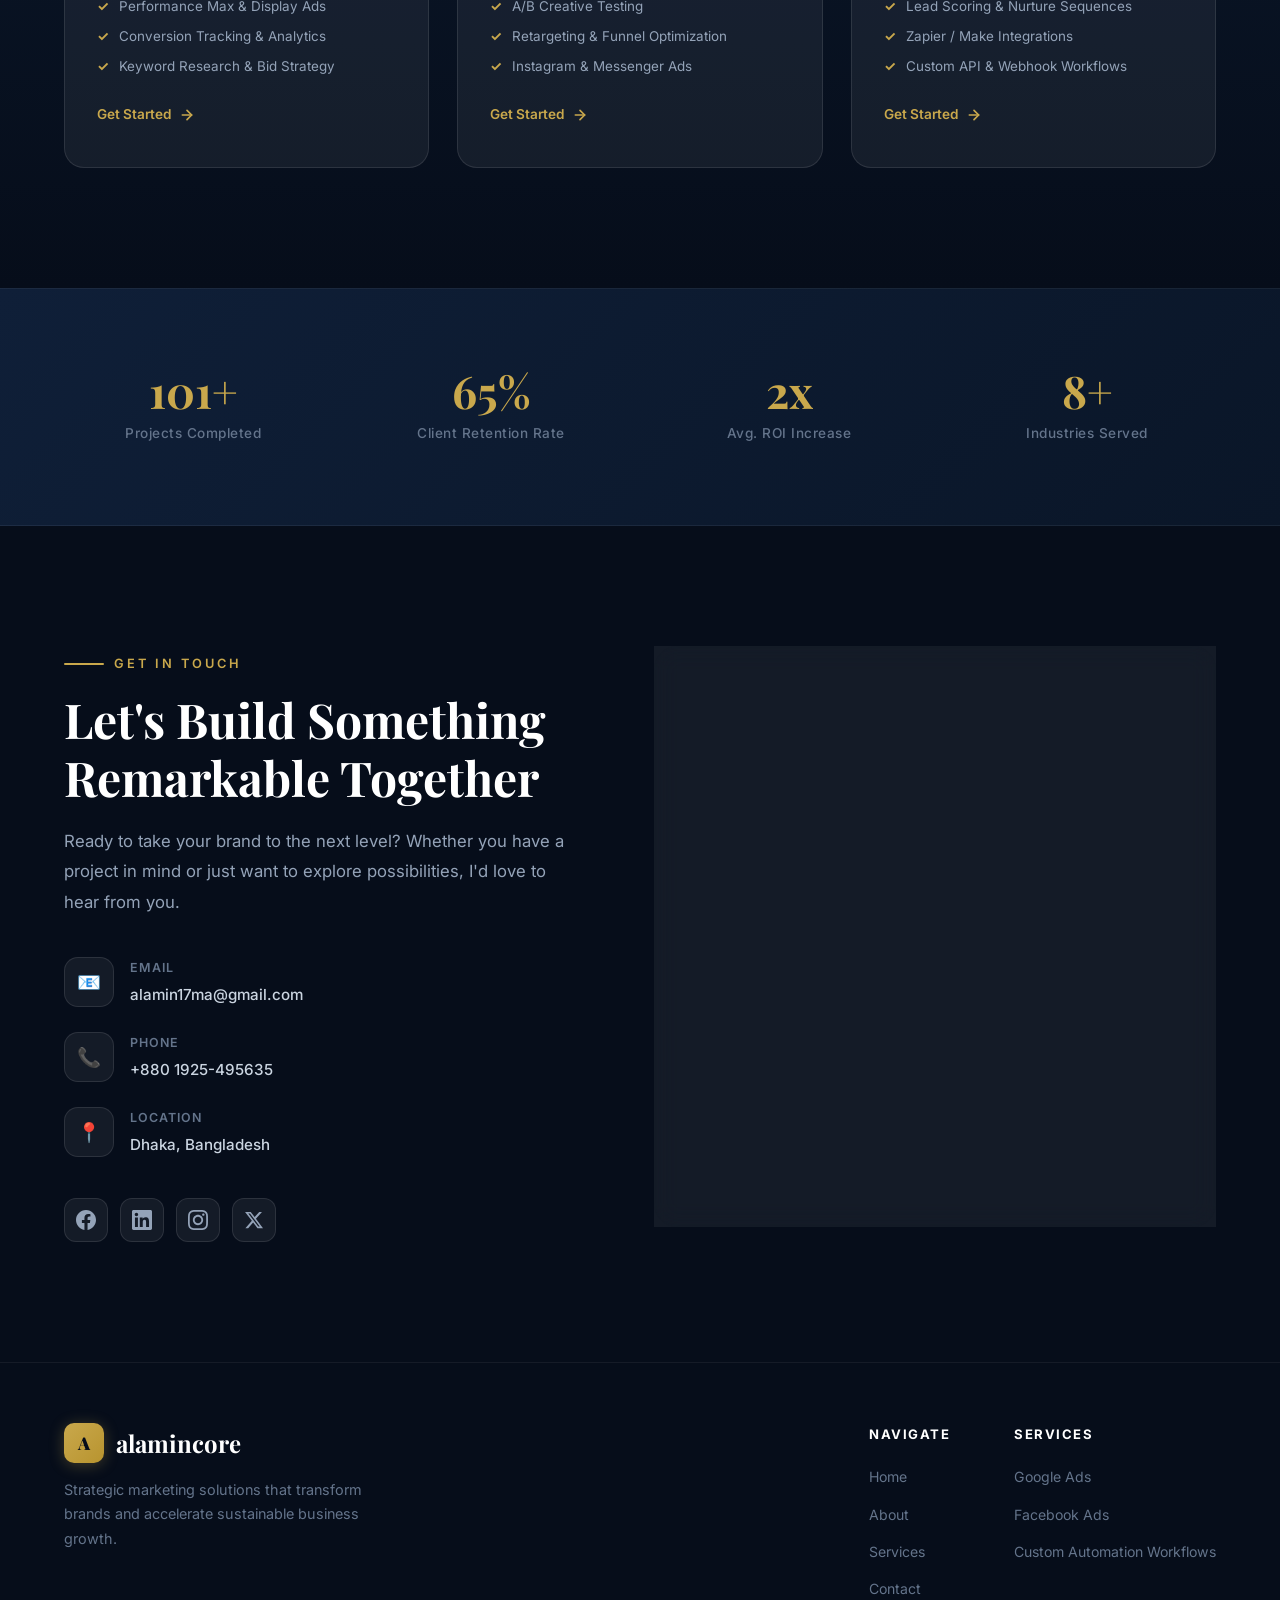
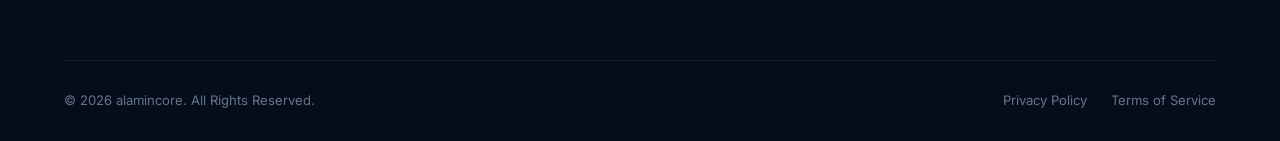
==== commit b89576ec: "Update brand and website name to alamincore" ====
--- a/index.html
+++ b/index.html
@@ -3,13 +3,13 @@
 <head>
   <meta charset="UTF-8" />
   <meta name="viewport" content="width=device-width, initial-scale=1.0" />
-  <title>Al Amin — Founder & CEO of Falconmark | Strategic Marketing Agency</title>
-  <meta name="description" content="Al Amin is the visionary founder and CEO of Falconmark, a results-driven marketing agency helping brands scale through strategic digital marketing, branding, and growth solutions." />
-  <meta name="keywords" content="Falconmark, Al Amin, Google Ads, Facebook Ads, Custom Automation Workflows, marketing agency, paid advertising, lead automation" />
+  <title>Al Amin — Founder & CEO of alamincore | Strategic Marketing Agency</title>
+  <meta name="description" content="Al Amin is the visionary founder and CEO of alamincore, a results-driven marketing agency helping brands scale through strategic digital marketing, branding, and growth solutions." />
+  <meta name="keywords" content="alamincore, Al Amin, Google Ads, Facebook Ads, Custom Automation Workflows, marketing agency, paid advertising, lead automation" />
   <meta name="author" content="Al Amin" />
 
   <!-- Open Graph -->
-  <meta property="og:title" content="Al Amin — Founder of Falconmark Marketing Agency" />
+  <meta property="og:title" content="Al Amin — Founder of alamincore Marketing Agency" />
   <meta property="og:description" content="Strategic marketing solutions that drive measurable growth for ambitious brands." />
   <meta property="og:type" content="website" />
 
@@ -25,8 +25,8 @@
   <nav class="navbar" id="navbar">
     <div class="container">
       <a href="#" class="logo">
-        <div class="logo-icon">F</div>
-        Falconmark
+        <div class="logo-icon">A</div>
+        alamincore
       </a>
       <ul class="nav-links" id="navLinks">
         <li><a href="#hero">Home</a></li>
@@ -46,7 +46,7 @@
   <!-- ==================== HERO SECTION ==================== -->
   <section class="hero" id="hero">
     <div class="hero-bg">
-      <img src="hero-bg.jpg" onerror="this.onerror=null;this.src='assets/images/hero-bg.jpg';" alt="Falconmark agency background" />
+      <img src="hero-bg.jpg" onerror="this.onerror=null;this.src='assets/images/hero-bg.jpg';" alt="alamincore agency background" />
     </div>
 
     <!-- Floating Particles -->
@@ -72,7 +72,7 @@
         Marketing
       </h1>
       <p class="hero-description">
-        I'm <strong>Al Amin</strong>, the founder and CEO of <strong>Falconmark</strong> — a results-driven marketing agency that helps ambitious brands scale with precision, creativity, and data-backed strategies.
+        I'm <strong>Al Amin</strong>, the founder and CEO of <strong>alamincore</strong> — a results-driven marketing agency that helps ambitious brands scale with precision, creativity, and data-backed strategies.
       </p>
       <div class="hero-cta-group">
         <a href="#contact" class="btn-primary">
@@ -120,7 +120,7 @@
           <!-- Image Side -->
           <div class="about-image-wrapper">
             <div class="about-image">
-              <img src="profile.jpg" onerror="this.onerror=null;this.src='assets/images/profile.jpg';" alt="Al Amin — Founder of Falconmark" />
+              <img src="profile.jpg" onerror="this.onerror=null;this.src='assets/images/profile.jpg';" alt="Al Amin — Founder of alamincore" />
             </div>
             <div class="experience-badge">
               <h4>3+</h4>
@@ -133,7 +133,7 @@
             <span class="section-label">About Me</span>
             <h2 class="section-title">Building Brands That<br/>Command Attention</h2>
             <p class="section-subtitle">
-              With over 3 years of hands-on experience in digital marketing, brand strategy, and growth consulting, I founded Falconmark with a single mission — to help businesses cut through the noise and achieve measurable, sustainable growth.
+              With over 3 years of hands-on experience in digital marketing, brand strategy, and growth consulting, I founded alamincore with a single mission — to help businesses cut through the noise and achieve measurable, sustainable growth.
             </p>
             <p class="section-subtitle" style="margin-top: 16px;">
               From startups to established enterprises, I've had the privilege of working with brands across diverse industries, crafting strategies that deliver real ROI and long-term market positioning.
@@ -361,8 +361,8 @@
       <div class="footer-top">
         <div class="footer-brand">
           <a href="#" class="logo">
-            <div class="logo-icon">F</div>
-            Falconmark
+            <div class="logo-icon">A</div>
+            alamincore
           </a>
           <p>Strategic marketing solutions that transform brands and accelerate sustainable business growth.</p>
         </div>
@@ -387,7 +387,7 @@
         </div>
       </div>
       <div class="footer-bottom">
-        <p>&copy; 2024 Falconmark. All Rights Reserved.</p>
+        <p>&copy; 2026 alamincore. All Rights Reserved.</p>
         <div class="footer-bottom-links">
           <a href="#">Privacy Policy</a>
           <a href="#">Terms of Service</a>
--- a/style.css
+++ b/style.css
@@ -1,5 +1,5 @@
 /* ============================================
-   FALCONMARK — Corporate Portfolio Stylesheet
+   ALAMINCORE — Agency Portfolio Stylesheet
    ============================================ */
 
 /* ---------- Google Fonts ---------- */
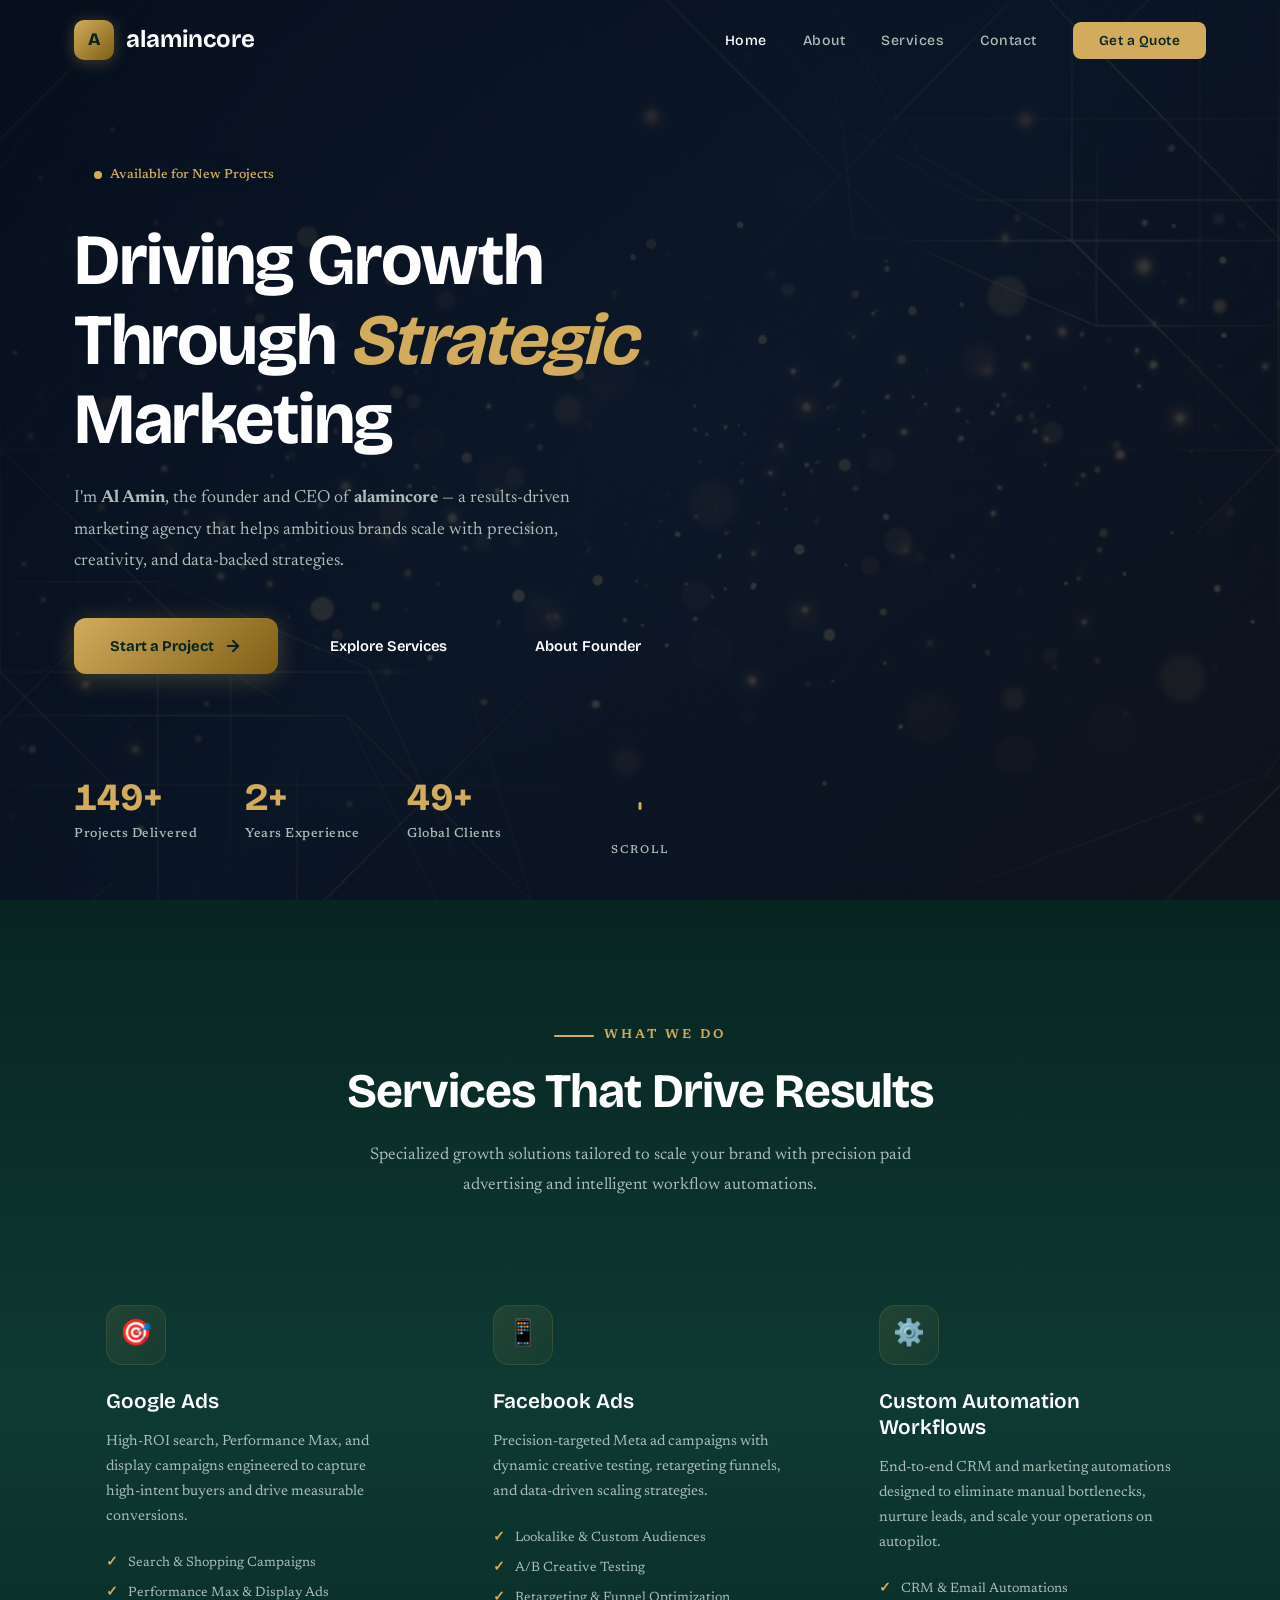
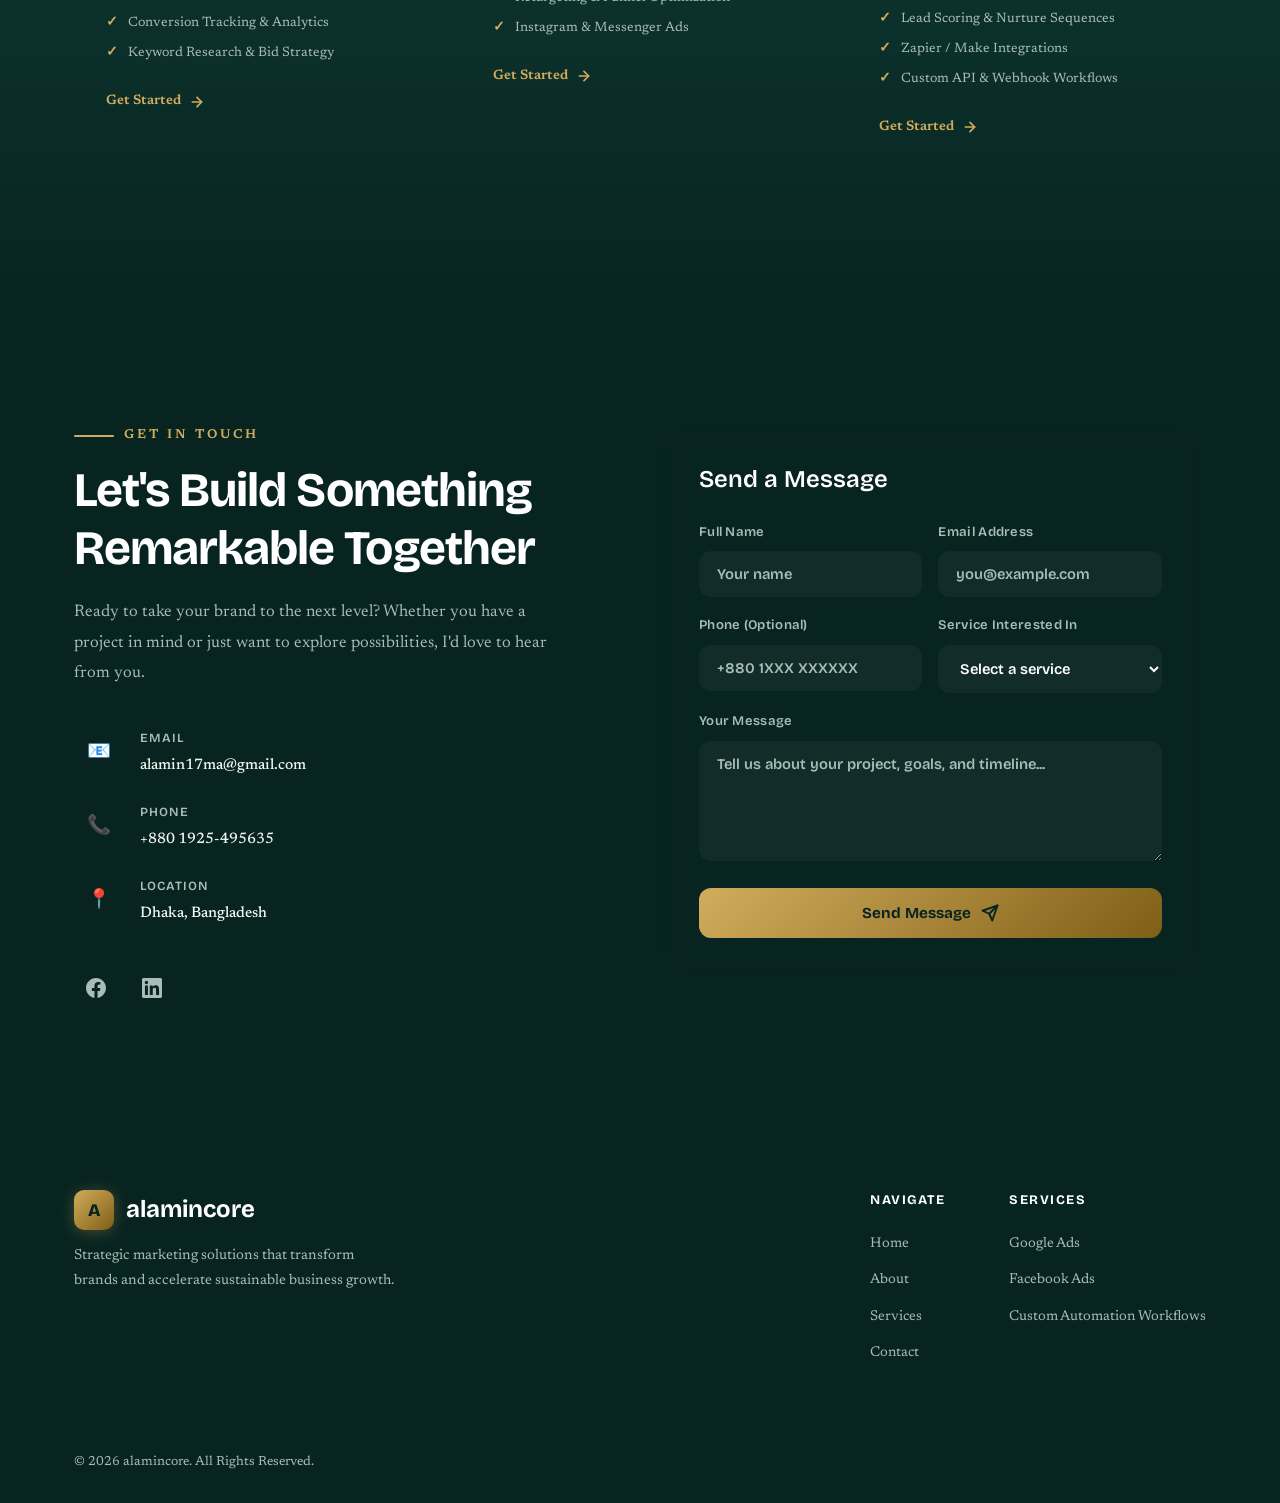
==== commit c46700be: "Redesign task 1: delete fake numbers section and apply Spruce & Brass colors and typography from DES" ====
--- a/index.html
+++ b/index.html
@@ -16,6 +16,11 @@
   <!-- Favicon (inline SVG) -->
   <link rel="icon" href="data:image/svg+xml,<svg xmlns='http://www.w3.org/2000/svg' viewBox='0 0 100 100'><text y='.9em' font-size='90'>🦅</text></svg>" />
 
+  <!-- Google Fonts -->
+  <link rel="preconnect" href="https://fonts.googleapis.com">
+  <link rel="preconnect" href="https://fonts.gstatic.com" crossorigin>
+  <link rel="stylesheet" href="https://fonts.googleapis.com/css2?family=Bricolage+Grotesque:wght@600;700&family=Newsreader:wght@400&display=swap">
+
   <!-- Stylesheet -->
   <link rel="stylesheet" href="style.css" />
 </head>
@@ -24,7 +29,7 @@
   <!-- ==================== NAVIGATION ==================== -->
   <nav class="navbar" id="navbar">
     <div class="container">
-      <a href="#" class="logo">
+      <a href="#hero" class="logo">
         <div class="logo-icon">A</div>
         alamincore
       </a>
@@ -235,29 +240,8 @@
     </div>
   </section>
 
-  <!-- ==================== TRUST BANNER ==================== -->
-  <section class="trust-banner">
-    <div class="container">
-      <div class="trust-grid">
-        <div class="trust-item reveal">
-          <h3><span class="counter" data-target="150">0</span>+</h3>
-          <p>Projects Completed</p>
-        </div>
-        <div class="trust-item reveal">
-          <h3><span class="counter" data-target="97">0</span>%</h3>
-          <p>Client Retention Rate</p>
-        </div>
-        <div class="trust-item reveal">
-          <h3><span class="counter" data-target="3">0</span>x</h3>
-          <p>Avg. ROI Increase</p>
-        </div>
-        <div class="trust-item reveal">
-          <h3><span class="counter" data-target="12">0</span>+</h3>
-          <p>Industries Served</p>
-        </div>
-      </div>
-    </div>
-  </section>
+  <!-- ==================== RESULTS SECTION (HIDDEN) ==================== -->
+  <section id="results" hidden></section>
 
   <!-- ==================== CONTACT SECTION ==================== -->
   <section class="contact" id="contact">
@@ -302,12 +286,6 @@
             <a href="https://www.linkedin.com/in/al-amin-b618b734b/" target="_blank" rel="noopener noreferrer" class="social-link" aria-label="LinkedIn" id="social-linkedin">
               <svg width="20" height="20" viewBox="0 0 24 24" fill="currentColor"><path d="M20.447 20.452h-3.554v-5.569c0-1.328-.027-3.037-1.852-3.037-1.853 0-2.136 1.445-2.136 2.939v5.667H9.351V9h3.414v1.561h.046c.477-.9 1.637-1.85 3.37-1.85 3.601 0 4.267 2.37 4.267 5.455v6.286zM5.337 7.433c-1.144 0-2.063-.926-2.063-2.065 0-1.138.92-2.063 2.063-2.063 1.14 0 2.064.925 2.064 2.063 0 1.139-.925 2.065-2.064 2.065zm1.782 13.019H3.555V9h3.564v11.452zM22.225 0H1.771C.792 0 0 .774 0 1.729v20.542C0 23.227.792 24 1.771 24h20.451C23.2 24 24 23.227 24 22.271V1.729C24 .774 23.2 0 22.222 0h.003z"/></svg>
             </a>
-            <a href="#" class="social-link" aria-label="Instagram" id="social-instagram">
-              <svg width="20" height="20" viewBox="0 0 24 24" fill="currentColor"><path d="M12 0C8.74 0 8.333.015 7.053.072 5.775.132 4.905.333 4.14.63c-.789.306-1.459.717-2.126 1.384S.935 3.35.63 4.14C.333 4.905.131 5.775.072 7.053.012 8.333 0 8.74 0 12s.015 3.667.072 4.947c.06 1.277.261 2.148.558 2.913.306.788.717 1.459 1.384 2.126.667.666 1.336 1.079 2.126 1.384.766.296 1.636.499 2.913.558C8.333 23.988 8.74 24 12 24s3.667-.015 4.947-.072c1.277-.06 2.148-.262 2.913-.558.788-.306 1.459-.718 2.126-1.384.666-.667 1.079-1.335 1.384-2.126.296-.765.499-1.636.558-2.913.06-1.28.072-1.687.072-4.947s-.015-3.667-.072-4.947c-.06-1.277-.262-2.149-.558-2.913-.306-.789-.718-1.459-1.384-2.126C21.319 1.347 20.651.935 19.86.63c-.765-.297-1.636-.499-2.913-.558C15.667.012 15.26 0 12 0zm0 2.16c3.203 0 3.585.016 4.85.071 1.17.055 1.805.249 2.227.415.562.217.96.477 1.382.896.419.42.679.819.896 1.381.164.422.36 1.057.413 2.227.057 1.266.07 1.646.07 4.85s-.015 3.585-.074 4.85c-.061 1.17-.256 1.805-.421 2.227-.224.562-.479.96-.899 1.382-.419.419-.824.679-1.38.896-.42.164-1.065.36-2.235.413-1.274.057-1.649.07-4.859.07-3.211 0-3.586-.015-4.859-.074-1.171-.061-1.816-.256-2.236-.421-.569-.224-.96-.479-1.379-.899-.421-.419-.69-.824-.9-1.38-.165-.42-.359-1.065-.42-2.235-.045-1.26-.061-1.649-.061-4.844 0-3.196.016-3.586.061-4.861.061-1.17.255-1.814.42-2.234.21-.57.479-.96.9-1.381.419-.419.81-.689 1.379-.898.42-.166 1.051-.361 2.221-.421 1.275-.045 1.65-.06 4.859-.06l.045.03zm0 3.678c-3.405 0-6.162 2.76-6.162 6.162 0 3.405 2.76 6.162 6.162 6.162 3.405 0 6.162-2.76 6.162-6.162 0-3.405-2.76-6.162-6.162-6.162zM12 16c-2.21 0-4-1.79-4-4s1.79-4 4-4 4 1.79 4 4-1.79 4-4 4zm7.846-10.405c0 .795-.646 1.44-1.44 1.44-.795 0-1.44-.646-1.44-1.44 0-.794.646-1.439 1.44-1.439.793-.001 1.44.645 1.44 1.439z"/></svg>
-            </a>
-            <a href="#" class="social-link" aria-label="Twitter / X" id="social-twitter">
-              <svg width="20" height="20" viewBox="0 0 24 24" fill="currentColor"><path d="M18.244 2.25h3.308l-7.227 8.26 8.502 11.24H16.17l-5.214-6.817L4.99 21.75H1.68l7.73-8.835L1.254 2.25H8.08l4.713 6.231zm-1.161 17.52h1.833L7.084 4.126H5.117z"/></svg>
-            </a>
           </div>
         </div>
 
@@ -360,7 +338,7 @@
     <div class="container">
       <div class="footer-top">
         <div class="footer-brand">
-          <a href="#" class="logo">
+          <a href="#hero" class="logo">
             <div class="logo-icon">A</div>
             alamincore
           </a>
@@ -388,10 +366,6 @@
       </div>
       <div class="footer-bottom">
         <p>&copy; 2026 alamincore. All Rights Reserved.</p>
-        <div class="footer-bottom-links">
-          <a href="#">Privacy Policy</a>
-          <a href="#">Terms of Service</a>
-        </div>
       </div>
     </div>
   </footer>
--- a/style.css
+++ b/style.css
@@ -3,46 +3,30 @@
    ============================================ */
 
 /* ---------- Google Fonts ---------- */
-@import url('https://fonts.googleapis.com/css2?family=Inter:wght@300;400;500;600;700;800;900&family=Playfair+Display:ital,wght@0,500;0,600;0,700;1,500&display=swap');
+@import url('https://fonts.googleapis.com/css2?family=Bricolage+Grotesque:wght@600;700&family=Newsreader:wght@400&display=swap');
 
 /* ---------- CSS Variables (Design Tokens) ---------- */
 :root {
-  /* Palette */
-  --navy-900: #060d1a;
-  --navy-800: #0a1628;
-  --navy-700: #0f1f38;
-  --navy-600: #162a4a;
-  --navy-500: #1e3a5f;
-  --navy-400: #2c5282;
-  --slate-100: #e8edf5;
-  --slate-200: #cbd5e1;
-  --slate-300: #94a3b8;
-  --slate-400: #64748b;
-  --gold-500: #c9a84c;
-  --gold-400: #d4b85c;
-  --gold-300: #e0ca7e;
-  --gold-600: #b8942f;
-  --white: #ffffff;
-  --white-06: rgba(255, 255, 255, 0.06);
-  --white-10: rgba(255, 255, 255, 0.10);
-  --white-15: rgba(255, 255, 255, 0.15);
-
-  /* Typography */
-  --font-sans: 'Inter', -apple-system, BlinkMacSystemFont, sans-serif;
-  --font-serif: 'Playfair Display', Georgia, serif;
-
-  /* Spacing */
-  --section-py: 120px;
-  --container-max: 1200px;
-  --container-px: 24px;
-
-  /* Transitions */
-  --ease-smooth: cubic-bezier(0.25, 0.46, 0.45, 0.94);
-  --ease-bounce: cubic-bezier(0.34, 1.56, 0.64, 1);
-
-  /* Shadows */
-  --shadow-card: 0 4px 30px rgba(0, 0, 0, 0.25);
-  --shadow-glow: 0 0 40px rgba(201, 168, 76, 0.15);
+  --spruce-900: #082421;
+  --spruce-800: #0E3A33;
+  --spruce-700: #1B524A;
+  --chalk-50: #F2F5F0;
+  --chalk-100: #E4EBE5;
+  --white: #FFFFFF;
+  --line: #C9D4CC;
+  --ink-900: #0F1F1B;
+  --ink-600: #4A5B55;
+  --on-dark: #F2F5F0;
+  --on-dark-muted: #A9BDB6;
+  --brass-300: #DDBB72;
+  --brass-400: #D2AC5C;
+  --brass-700: #7E5F16;
+  --error: #B3261E;
+  --font-display: 'Bricolage Grotesque', 'Helvetica Neue', Arial, sans-serif;
+  --font-text: 'Newsreader', Georgia, serif;
+  --radius-sm: 6px;
+  --radius-md: 12px;
+  --container: 1180px;
 }
 
 /* ---------- Reset & Base ---------- */
@@ -58,16 +42,65 @@
   overflow-x: hidden;
 }
 
+[hidden] {
+  display: none !important;
+}
+
 body {
-  font-family: var(--font-sans);
-  background-color: var(--navy-900);
-  color: var(--slate-200);
-  line-height: 1.7;
+  font-family: var(--font-text);
+  background-color: var(--spruce-900);
+  color: var(--on-dark);
+  line-height: 1.65;
   overflow-x: hidden;
   -webkit-font-smoothing: antialiased;
   -moz-osx-font-smoothing: grayscale;
 }
 
+h1, h2, h3, h4, h5, h6 {
+  font-family: var(--font-display);
+  font-weight: 700;
+  color: var(--on-dark);
+}
+
+h1 {
+  font-size: clamp(2.5rem, 5.5vw, 4.5rem);
+  line-height: 1.04;
+  letter-spacing: -0.02em;
+}
+
+h2 {
+  font-size: clamp(1.75rem, 3.5vw, 2.75rem);
+  line-height: 1.1;
+  letter-spacing: -0.02em;
+}
+
+h3 {
+  font-size: 1.375rem;
+  line-height: 1.25;
+}
+
+small {
+  font-size: 0.875rem;
+}
+
+p {
+  font-family: var(--font-text);
+  font-weight: 400;
+  font-size: 18px;
+  line-height: 1.65;
+  max-width: 68ch;
+}
+
+nav, button, .btn-primary, .btn-outline, .nav-links, .nav-cta, label, input, textarea, select {
+  font-family: var(--font-display);
+  font-weight: 600;
+  font-size: 0.9375rem;
+}
+
+.counter, [data-target] {
+  font-variant-numeric: tabular-nums;
+}
+
 img {
   display: block;
   max-width: 100%;
@@ -76,7 +109,7 @@
 a {
   text-decoration: none;
   color: inherit;
-  transition: color 0.3s var(--ease-smooth);
+  transition: color 0.3s ease;
 }
 
 ul {
@@ -86,10 +119,17 @@
 /* ---------- Utilities ---------- */
 .container {
   width: 100%;
-  max-width: var(--container-max);
+  max-width: var(--container);
   margin: 0 auto;
-  padding-left: var(--container-px);
-  padding-right: var(--container-px);
+  padding-left: 24px;
+  padding-right: 24px;
+}
+
+@media (max-width: 640px) {
+  .container {
+    padding-left: 20px;
+    padding-right: 20px;
+  }
 }
 
 .section-label {
@@ -100,7 +140,7 @@
   font-weight: 600;
   letter-spacing: 3px;
   text-transform: uppercase;
-  color: var(--gold-500);
+  color: var(--brass-400);
   margin-bottom: 16px;
 }
 
@@ -108,12 +148,12 @@
   content: '';
   width: 40px;
   height: 2px;
-  background: var(--gold-500);
+  background: var(--brass-400);
   border-radius: 2px;
 }
 
 .section-title {
-  font-family: var(--font-serif);
+  font-family: var(--font-display);
   font-size: clamp(2rem, 4vw, 3rem);
   font-weight: 700;
   color: var(--white);
@@ -123,7 +163,7 @@
 
 .section-subtitle {
   font-size: 1.05rem;
-  color: var(--slate-300);
+  color: var(--on-dark-muted);
   max-width: 600px;
   line-height: 1.8;
 }
@@ -132,7 +172,7 @@
 .reveal {
   opacity: 0;
   transform: translateY(40px);
-  transition: opacity 0.8s var(--ease-smooth), transform 0.8s var(--ease-smooth);
+  transition: opacity 0.8s ease, transform 0.8s ease;
 }
 
 .reveal.visible {
@@ -143,7 +183,7 @@
 .reveal-left {
   opacity: 0;
   transform: translateX(-50px);
-  transition: opacity 0.8s var(--ease-smooth), transform 0.8s var(--ease-smooth);
+  transition: opacity 0.8s ease, transform 0.8s ease;
 }
 
 .reveal-left.visible {
@@ -154,7 +194,7 @@
 .reveal-right {
   opacity: 0;
   transform: translateX(50px);
-  transition: opacity 0.8s var(--ease-smooth), transform 0.8s var(--ease-smooth);
+  transition: opacity 0.8s ease, transform 0.8s ease;
 }
 
 .reveal-right.visible {
@@ -180,7 +220,7 @@
   width: 100%;
   z-index: 1000;
   padding: 20px 0;
-  transition: background 0.4s var(--ease-smooth), padding 0.4s var(--ease-smooth), box-shadow 0.4s var(--ease-smooth);
+  transition: background 0.4s ease, padding 0.4s ease, box-shadow 0.4s ease;
 }
 
 .navbar.scrolled {
@@ -201,7 +241,7 @@
   display: flex;
   align-items: center;
   gap: 12px;
-  font-family: var(--font-serif);
+  font-family: var(--font-display);
   font-size: 1.5rem;
   font-weight: 700;
   color: var(--white);
@@ -210,15 +250,15 @@
 .logo-icon {
   width: 40px;
   height: 40px;
-  background: linear-gradient(135deg, var(--gold-500), var(--gold-600));
+  background: linear-gradient(135deg, var(--brass-400), var(--brass-700));
   border-radius: 10px;
   display: flex;
   align-items: center;
   justify-content: center;
   font-size: 1.1rem;
-  color: var(--navy-900);
+  color: var(--spruce-900);
   font-weight: 900;
-  font-family: var(--font-serif);
+  font-family: var(--font-display);
   box-shadow: 0 2px 15px rgba(201, 168, 76, 0.3);
 }
 
@@ -232,10 +272,10 @@
   font-size: 0.88rem;
   font-weight: 500;
   letter-spacing: 0.5px;
-  color: var(--slate-300);
+  color: var(--on-dark-muted);
   position: relative;
   padding: 4px 0;
-  transition: color 0.3s var(--ease-smooth);
+  transition: color 0.3s ease;
 }
 
 .nav-links a::after {
@@ -245,8 +285,8 @@
   left: 0;
   width: 0;
   height: 2px;
-  background: var(--gold-500);
-  transition: width 0.3s var(--ease-smooth);
+  background: var(--brass-400);
+  transition: width 0.3s ease;
 }
 
 .nav-links a:hover {
@@ -260,11 +300,11 @@
 .nav-cta {
   font-size: 0.85rem !important;
   font-weight: 600 !important;
-  color: var(--navy-900) !important;
-  background: linear-gradient(135deg, var(--gold-500), var(--gold-400));
+  color: var(--spruce-900) !important;
+  background: linear-gradient(135deg, var(--brass-400), var(--brass-400));
   padding: 10px 26px !important;
   border-radius: 8px;
-  transition: transform 0.3s var(--ease-smooth), box-shadow 0.3s var(--ease-smooth) !important;
+  transition: transform 0.3s ease, box-shadow 0.3s ease !important;
 }
 
 .nav-cta::after {
@@ -272,7 +312,7 @@
 }
 
 .nav-cta:hover {
-  color: var(--navy-900) !important;
+  color: var(--spruce-900) !important;
   transform: translateY(-2px);
   box-shadow: 0 4px 20px rgba(201, 168, 76, 0.4);
 }
@@ -292,7 +332,7 @@
   height: 2px;
   background: var(--white);
   border-radius: 2px;
-  transition: all 0.3s var(--ease-smooth);
+  transition: all 0.3s ease;
 }
 
 .hamburger.active span:nth-child(1) {
@@ -355,7 +395,7 @@
   position: absolute;
   width: 4px;
   height: 4px;
-  background: var(--gold-500);
+  background: var(--brass-400);
   border-radius: 50%;
   opacity: 0;
   animation: floatParticle 8s infinite;
@@ -393,7 +433,7 @@
   border-radius: 50px;
   font-size: 0.82rem;
   font-weight: 500;
-  color: var(--gold-400);
+  color: var(--brass-400);
   margin-bottom: 28px;
   backdrop-filter: blur(10px);
 }
@@ -401,7 +441,7 @@
 .hero-badge .dot {
   width: 8px;
   height: 8px;
-  background: var(--gold-500);
+  background: var(--brass-400);
   border-radius: 50%;
   animation: pulse 2s infinite;
 }
@@ -412,7 +452,7 @@
 }
 
 .hero h1 {
-  font-family: var(--font-serif);
+  font-family: var(--font-display);
   font-size: clamp(2.8rem, 6vw, 4.5rem);
   font-weight: 700;
   color: var(--white);
@@ -421,13 +461,13 @@
 }
 
 .hero h1 .accent {
-  color: var(--gold-500);
+  color: var(--brass-400);
   font-style: italic;
 }
 
 .hero-description {
   font-size: 1.1rem;
-  color: var(--slate-300);
+  color: var(--on-dark-muted);
   max-width: 560px;
   line-height: 1.8;
   margin-bottom: 40px;
@@ -445,14 +485,14 @@
   align-items: center;
   gap: 10px;
   padding: 16px 36px;
-  background: linear-gradient(135deg, var(--gold-500), var(--gold-600));
-  color: var(--navy-900);
+  background: linear-gradient(135deg, var(--brass-400), var(--brass-700));
+  color: var(--spruce-900);
   font-size: 0.92rem;
   font-weight: 700;
   border-radius: 12px;
   border: none;
   cursor: pointer;
-  transition: transform 0.3s var(--ease-smooth), box-shadow 0.3s var(--ease-smooth);
+  transition: transform 0.3s ease, box-shadow 0.3s ease;
   box-shadow: 0 4px 25px rgba(201, 168, 76, 0.3);
 }
 
@@ -473,12 +513,12 @@
   border-radius: 12px;
   border: 1.5px solid var(--white-15);
   cursor: pointer;
-  transition: all 0.3s var(--ease-smooth);
+  transition: all 0.3s ease;
 }
 
 .btn-outline:hover {
-  border-color: var(--gold-500);
-  color: var(--gold-400);
+  border-color: var(--brass-400);
+  color: var(--brass-400);
   background: rgba(201, 168, 76, 0.06);
 }
 
@@ -491,10 +531,10 @@
 }
 
 .hero-stat h3 {
-  font-family: var(--font-serif);
+  font-family: var(--font-display);
   font-size: 2.4rem;
   font-weight: 700;
-  color: var(--gold-500);
+  color: var(--brass-400);
   line-height: 1;
   margin-bottom: 6px;
 }
@@ -502,7 +542,7 @@
 .hero-stat p {
   font-size: 0.82rem;
   font-weight: 500;
-  color: var(--slate-400);
+  color: var(--on-dark-muted);
   letter-spacing: 0.5px;
 }
 
@@ -536,7 +576,7 @@
   transform: translateX(-50%);
   width: 3px;
   height: 8px;
-  background: var(--gold-500);
+  background: var(--brass-400);
   border-radius: 2px;
   animation: scrollWheel 1.5s infinite;
 }
@@ -554,7 +594,7 @@
 .scroll-indicator span {
   font-size: 0.7rem;
   font-weight: 500;
-  color: var(--slate-400);
+  color: var(--on-dark-muted);
   letter-spacing: 2px;
   text-transform: uppercase;
 }
@@ -574,7 +614,7 @@
   justify-content: center;
   opacity: 0;
   visibility: hidden;
-  transition: opacity 0.5s var(--ease-smooth), visibility 0.5s var(--ease-smooth);
+  transition: opacity 0.5s ease, visibility 0.5s ease;
   overflow-y: auto;
   padding: 40px 24px;
 }
@@ -588,14 +628,14 @@
   position: relative;
   width: 100%;
   max-width: 1100px;
-  background-color: #08111e;
+  background-color: var(--spruce-900);
   background: linear-gradient(145deg, rgba(10, 22, 40, 0.94), rgba(6, 13, 26, 0.97)), url('about-bg.jpg') center/cover no-repeat;
   border: 1px solid var(--white-10);
   border-radius: 28px;
   padding: 60px;
   box-shadow: 0 30px 80px rgba(0, 0, 0, 0.6), 0 0 60px rgba(201, 168, 76, 0.12);
   transform: translateY(40px) scale(0.96);
-  transition: transform 0.5s var(--ease-smooth);
+  transition: transform 0.5s ease;
 }
 
 .about-modal-overlay.active .about-modal {
@@ -614,16 +654,16 @@
   background: var(--white-06);
   border: 1px solid var(--white-10);
   border-radius: 14px;
-  color: var(--slate-300);
+  color: var(--on-dark-muted);
   cursor: pointer;
-  transition: all 0.3s var(--ease-smooth);
+  transition: all 0.3s ease;
   z-index: 10;
 }
 
 .about-modal-close:hover {
   background: rgba(201, 168, 76, 0.12);
   border-color: rgba(201, 168, 76, 0.3);
-  color: var(--gold-400);
+  color: var(--brass-400);
   transform: rotate(90deg);
 }
 
@@ -658,7 +698,7 @@
   width: 100%;
   aspect-ratio: 4/5;
   object-fit: cover;
-  transition: transform 0.6s var(--ease-smooth);
+  transition: transform 0.6s ease;
 }
 
 .about-image:hover img {
@@ -673,7 +713,7 @@
   right: -12px;
   width: 100%;
   height: 100%;
-  border: 2px solid var(--gold-500);
+  border: 2px solid var(--brass-400);
   border-radius: 20px;
   z-index: -1;
   opacity: 0.4;
@@ -684,8 +724,8 @@
   position: absolute;
   bottom: -20px;
   right: -20px;
-  background: linear-gradient(135deg, var(--gold-500), var(--gold-600));
-  color: var(--navy-900);
+  background: linear-gradient(135deg, var(--brass-400), var(--brass-700));
+  color: var(--spruce-900);
   padding: 24px 28px;
   border-radius: 16px;
   text-align: center;
@@ -694,7 +734,7 @@
 }
 
 .experience-badge h4 {
-  font-family: var(--font-serif);
+  font-family: var(--font-display);
   font-size: 2.2rem;
   font-weight: 700;
   line-height: 1;
@@ -729,8 +769,8 @@
   border-radius: 12px;
   font-size: 0.88rem;
   font-weight: 500;
-  color: var(--slate-200);
-  transition: all 0.3s var(--ease-smooth);
+  color: var(--on-dark);
+  transition: all 0.3s ease;
 }
 
 .highlight-item:hover {
@@ -740,7 +780,7 @@
 
 .highlight-item .icon {
   font-size: 1.2rem;
-  color: var(--gold-500);
+  color: var(--brass-400);
   flex-shrink: 0;
 }
 
@@ -748,9 +788,9 @@
    SERVICES SECTION
    ============================================ */
 .services {
-  padding: var(--section-py) 0;
+  padding: 120px 0;
   position: relative;
-  background: linear-gradient(180deg, var(--navy-900) 0%, var(--navy-800) 50%, var(--navy-900) 100%);
+  background: linear-gradient(180deg, var(--spruce-900) 0%, var(--spruce-800) 50%, var(--spruce-900) 100%);
 }
 
 .services .section-header {
@@ -774,7 +814,7 @@
   background: var(--white-06);
   border: 1px solid var(--white-10);
   border-radius: 20px;
-  transition: all 0.4s var(--ease-smooth);
+  transition: all 0.4s ease;
   overflow: hidden;
 }
 
@@ -785,9 +825,9 @@
   left: 0;
   width: 100%;
   height: 3px;
-  background: linear-gradient(90deg, transparent, var(--gold-500), transparent);
+  background: linear-gradient(90deg, transparent, var(--brass-400), transparent);
   opacity: 0;
-  transition: opacity 0.4s var(--ease-smooth);
+  transition: opacity 0.4s ease;
 }
 
 .service-card:hover {
@@ -812,16 +852,16 @@
   border-radius: 16px;
   font-size: 1.6rem;
   margin-bottom: 24px;
-  transition: all 0.3s var(--ease-smooth);
+  transition: all 0.3s ease;
 }
 
 .service-card:hover .service-icon {
-  background: linear-gradient(135deg, var(--gold-500), var(--gold-600));
+  background: linear-gradient(135deg, var(--brass-400), var(--brass-700));
   box-shadow: 0 4px 20px rgba(201, 168, 76, 0.3);
 }
 
 .service-card h3 {
-  font-family: var(--font-serif);
+  font-family: var(--font-display);
   font-size: 1.3rem;
   font-weight: 600;
   color: var(--white);
@@ -830,7 +870,7 @@
 
 .service-card p {
   font-size: 0.92rem;
-  color: var(--slate-300);
+  color: var(--on-dark-muted);
   line-height: 1.7;
   margin-bottom: 24px;
 }
@@ -841,8 +881,8 @@
   gap: 8px;
   font-size: 0.85rem;
   font-weight: 600;
-  color: var(--gold-500);
-  transition: gap 0.3s var(--ease-smooth);
+  color: var(--brass-400);
+  transition: gap 0.3s ease;
 }
 
 .service-link:hover {
@@ -861,7 +901,7 @@
 
 .service-features li {
   font-size: 0.84rem;
-  color: var(--slate-300);
+  color: var(--on-dark-muted);
   padding-left: 22px;
   position: relative;
   line-height: 1.5;
@@ -871,49 +911,16 @@
   content: '✓';
   position: absolute;
   left: 0;
-  color: var(--gold-500);
+  color: var(--brass-400);
   font-weight: 700;
   font-size: 0.85rem;
-}
-
-/* ============================================
-   TRUST / STATS BANNER
-   ============================================ */
-.trust-banner {
-  padding: 80px 0;
-  background: linear-gradient(135deg, var(--navy-700), var(--navy-800));
-  border-top: 1px solid var(--white-06);
-  border-bottom: 1px solid var(--white-06);
-}
-
-.trust-grid {
-  display: grid;
-  grid-template-columns: repeat(4, 1fr);
-  gap: 40px;
-  text-align: center;
-}
-
-.trust-item h3 {
-  font-family: var(--font-serif);
-  font-size: 2.8rem;
-  font-weight: 700;
-  color: var(--gold-500);
-  line-height: 1;
-  margin-bottom: 8px;
-}
-
-.trust-item p {
-  font-size: 0.85rem;
-  font-weight: 500;
-  color: var(--slate-400);
-  letter-spacing: 0.5px;
 }
 
 /* ============================================
    CONTACT SECTION
    ============================================ */
 .contact {
-  padding: var(--section-py) 0;
+  padding: 120px 0;
   position: relative;
 }
 
@@ -952,7 +959,7 @@
   border-radius: 14px;
   font-size: 1.2rem;
   flex-shrink: 0;
-  transition: all 0.3s var(--ease-smooth);
+  transition: all 0.3s ease;
 }
 
 .contact-info-item:hover .icon-box {
@@ -965,24 +972,24 @@
   font-weight: 600;
   text-transform: uppercase;
   letter-spacing: 1px;
-  color: var(--slate-400);
+  color: var(--on-dark-muted);
   margin-bottom: 4px;
 }
 
 .contact-info-item p {
   font-size: 0.95rem;
-  color: var(--slate-200);
+  color: var(--on-dark);
   font-weight: 500;
 }
 
 .contact-info-item a {
   color: inherit;
   text-decoration: none;
-  transition: color 0.2s var(--ease-smooth);
+  transition: color 0.2s ease;
 }
 
 .contact-info-item a:hover {
-  color: var(--gold-400);
+  color: var(--brass-400);
 }
 
 .social-links {
@@ -1000,14 +1007,14 @@
   border: 1px solid var(--white-10);
   border-radius: 12px;
   font-size: 1.1rem;
-  color: var(--slate-300);
-  transition: all 0.3s var(--ease-smooth);
+  color: var(--on-dark-muted);
+  transition: all 0.3s ease;
 }
 
 .social-link:hover {
-  background: linear-gradient(135deg, var(--gold-500), var(--gold-600));
-  border-color: var(--gold-500);
-  color: var(--navy-900);
+  background: linear-gradient(135deg, var(--brass-400), var(--brass-700));
+  border-color: var(--brass-400);
+  color: var(--spruce-900);
   transform: translateY(-3px);
   box-shadow: 0 4px 20px rgba(201, 168, 76, 0.3);
 }
@@ -1022,7 +1029,7 @@
 }
 
 .contact-form-wrapper h3 {
-  font-family: var(--font-serif);
+  font-family: var(--font-display);
   font-size: 1.5rem;
   font-weight: 600;
   color: var(--white);
@@ -1043,7 +1050,7 @@
   display: block;
   font-size: 0.82rem;
   font-weight: 600;
-  color: var(--slate-300);
+  color: var(--on-dark-muted);
   margin-bottom: 8px;
   letter-spacing: 0.3px;
 }
@@ -1057,23 +1064,23 @@
   border: 1px solid var(--white-10);
   border-radius: 12px;
   color: var(--white);
-  font-family: var(--font-sans);
+  font-family: var(--font-display);
   font-size: 0.92rem;
-  transition: all 0.3s var(--ease-smooth);
+  transition: all 0.3s ease;
   outline: none;
 }
 
 .form-group input:focus,
 .form-group textarea:focus,
 .form-group select:focus {
-  border-color: var(--gold-500);
+  border-color: var(--brass-400);
   background: rgba(201, 168, 76, 0.04);
   box-shadow: 0 0 0 3px rgba(201, 168, 76, 0.08);
 }
 
 .form-group input::placeholder,
 .form-group textarea::placeholder {
-  color: var(--slate-400);
+  color: var(--on-dark-muted);
 }
 
 .form-group textarea {
@@ -1082,22 +1089,22 @@
 }
 
 .form-group select option {
-  background: var(--navy-800);
+  background: var(--spruce-800);
   color: var(--white);
 }
 
 .btn-submit {
   width: 100%;
   padding: 16px;
-  background: linear-gradient(135deg, var(--gold-500), var(--gold-600));
-  color: var(--navy-900);
-  font-family: var(--font-sans);
+  background: linear-gradient(135deg, var(--brass-400), var(--brass-700));
+  color: var(--spruce-900);
+  font-family: var(--font-display);
   font-size: 0.95rem;
   font-weight: 700;
   border: none;
   border-radius: 12px;
   cursor: pointer;
-  transition: all 0.3s var(--ease-smooth);
+  transition: all 0.3s ease;
   display: flex;
   align-items: center;
   justify-content: center;
@@ -1115,7 +1122,7 @@
 .footer {
   padding: 60px 0 30px;
   border-top: 1px solid var(--white-06);
-  background: var(--navy-900);
+  background: var(--spruce-900);
 }
 
 .footer-top {
@@ -1128,7 +1135,7 @@
 .footer-brand p {
   max-width: 320px;
   font-size: 0.9rem;
-  color: var(--slate-400);
+  color: var(--on-dark-muted);
   margin-top: 14px;
   line-height: 1.7;
 }
@@ -1153,12 +1160,12 @@
 
 .footer-col ul li a {
   font-size: 0.88rem;
-  color: var(--slate-400);
-  transition: color 0.3s var(--ease-smooth), padding-left 0.3s var(--ease-smooth);
+  color: var(--on-dark-muted);
+  transition: color 0.3s ease, padding-left 0.3s ease;
 }
 
 .footer-col ul li a:hover {
-  color: var(--gold-400);
+  color: var(--brass-400);
   padding-left: 4px;
 }
 
@@ -1172,7 +1179,7 @@
 
 .footer-bottom p {
   font-size: 0.82rem;
-  color: var(--slate-400);
+  color: var(--on-dark-muted);
 }
 
 .footer-bottom-links {
@@ -1182,11 +1189,11 @@
 
 .footer-bottom-links a {
   font-size: 0.82rem;
-  color: var(--slate-400);
+  color: var(--on-dark-muted);
 }
 
 .footer-bottom-links a:hover {
-  color: var(--gold-400);
+  color: var(--brass-400);
 }
 
 /* ============================================
@@ -1194,8 +1201,27 @@
    ============================================ */
 @media (max-width: 1024px) {
   :root {
-    --section-py: 80px;
-  }
+  --spruce-900: #082421;
+  --spruce-800: #0E3A33;
+  --spruce-700: #1B524A;
+  --chalk-50: #F2F5F0;
+  --chalk-100: #E4EBE5;
+  --white: #FFFFFF;
+  --line: #C9D4CC;
+  --ink-900: #0F1F1B;
+  --ink-600: #4A5B55;
+  --on-dark: #F2F5F0;
+  --on-dark-muted: #A9BDB6;
+  --brass-300: #DDBB72;
+  --brass-400: #D2AC5C;
+  --brass-700: #7E5F16;
+  --error: #B3261E;
+  --font-display: 'Bricolage Grotesque', 'Helvetica Neue', Arial, sans-serif;
+  --font-text: 'Newsreader', Georgia, serif;
+  --radius-sm: 6px;
+  --radius-md: 12px;
+  --container: 1180px;
+}
 
   .about-modal {
     padding: 44px;
@@ -1223,8 +1249,27 @@
 
 @media (max-width: 768px) {
   :root {
-    --section-py: 64px;
-  }
+  --spruce-900: #082421;
+  --spruce-800: #0E3A33;
+  --spruce-700: #1B524A;
+  --chalk-50: #F2F5F0;
+  --chalk-100: #E4EBE5;
+  --white: #FFFFFF;
+  --line: #C9D4CC;
+  --ink-900: #0F1F1B;
+  --ink-600: #4A5B55;
+  --on-dark: #F2F5F0;
+  --on-dark-muted: #A9BDB6;
+  --brass-300: #DDBB72;
+  --brass-400: #D2AC5C;
+  --brass-700: #7E5F16;
+  --error: #B3261E;
+  --font-display: 'Bricolage Grotesque', 'Helvetica Neue', Arial, sans-serif;
+  --font-text: 'Newsreader', Georgia, serif;
+  --radius-sm: 6px;
+  --radius-md: 12px;
+  --container: 1180px;
+}
 
   /* mobile nav */
   .hamburger {
@@ -1243,7 +1288,7 @@
     justify-content: center;
     gap: 28px;
     padding: 40px;
-    transition: right 0.4s var(--ease-smooth);
+    transition: right 0.4s ease;
     border-left: 1px solid var(--white-10);
   }
 
@@ -1381,10 +1426,6 @@
     justify-content: center;
   }
 
-  .trust-grid {
-    grid-template-columns: 1fr 1fr;
-  }
-
   .experience-badge {
     right: 0;
     bottom: -16px;
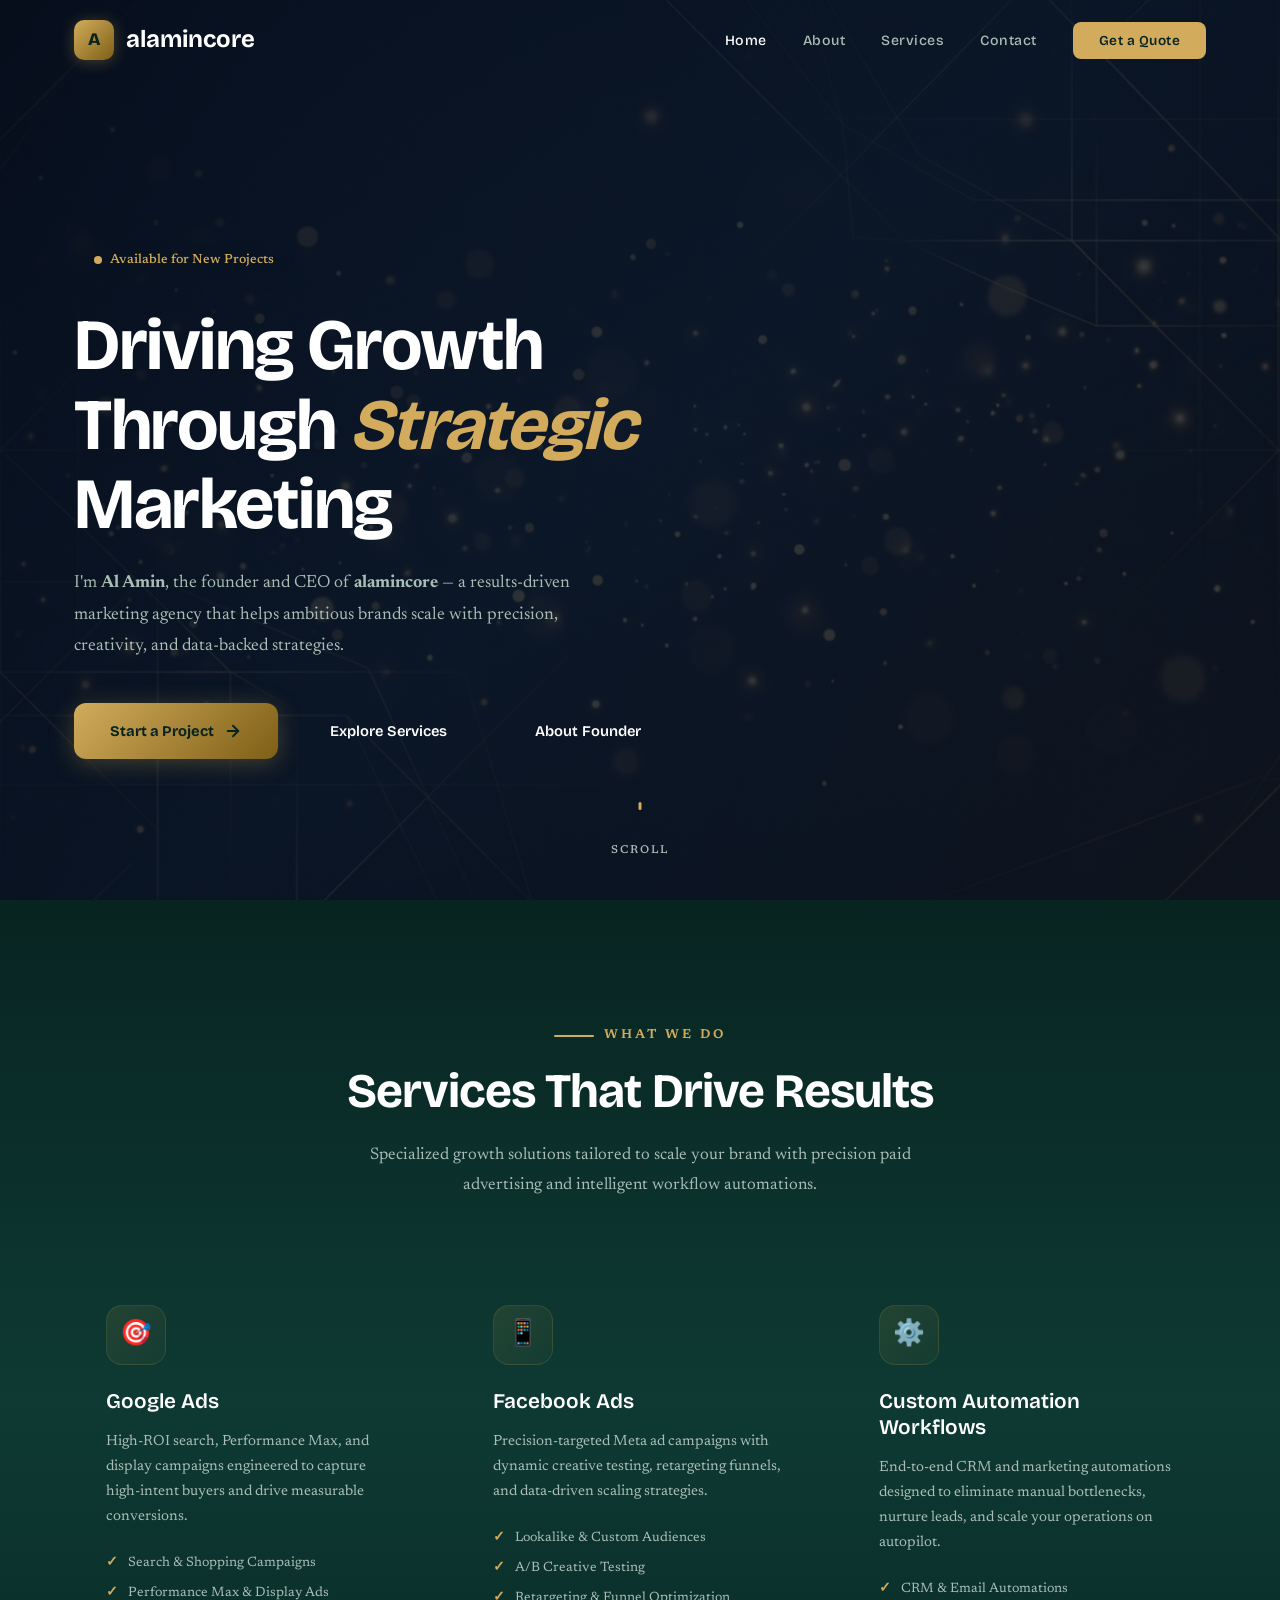
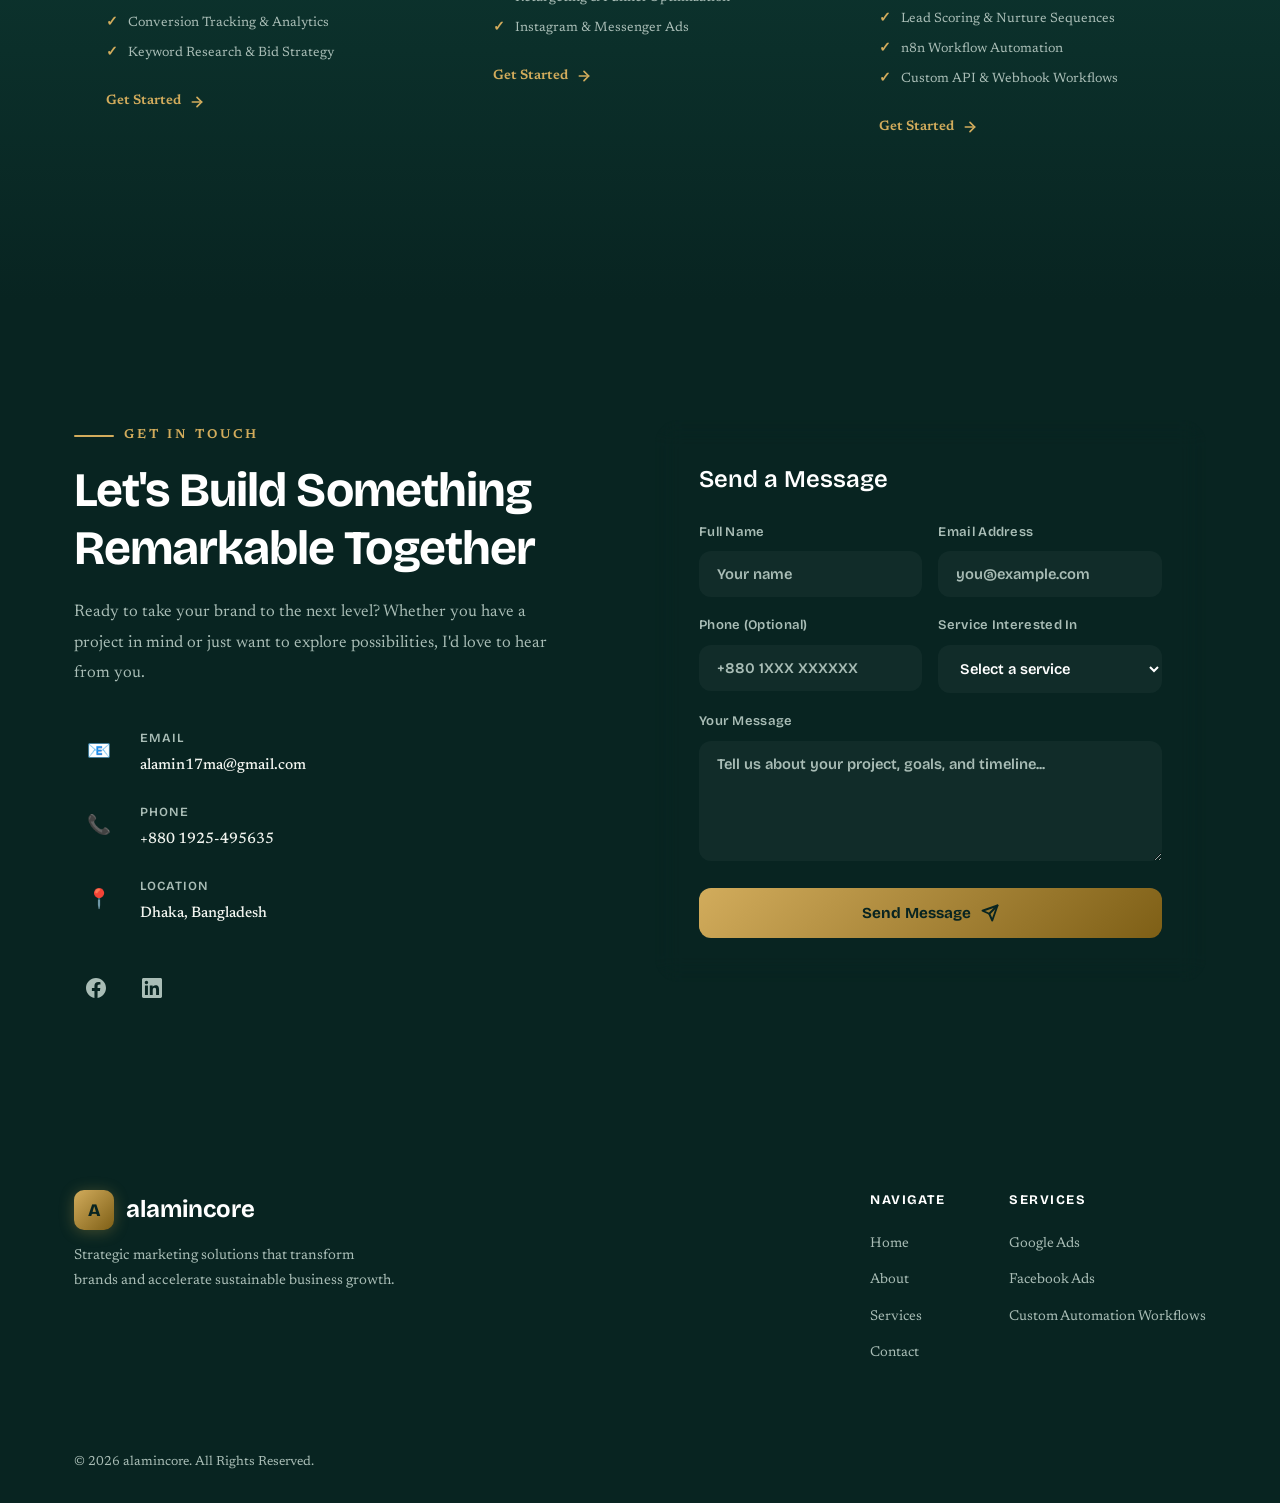
==== commit 8f70b393: "Task 1: remove invented content (hero stats, experience badge, enterprise paragraph, counter code; r" ====
--- a/index.html
+++ b/index.html
@@ -91,20 +91,7 @@
           About Founder
         </a>
       </div>
-      <div class="hero-stats">
-        <div class="hero-stat">
-          <h3><span class="counter" data-target="150">0</span>+</h3>
-          <p>Projects Delivered</p>
-        </div>
-        <div class="hero-stat">
-          <h3><span class="counter" data-target="3">0</span>+</h3>
-          <p>Years Experience</p>
-        </div>
-        <div class="hero-stat">
-          <h3><span class="counter" data-target="50">0</span>+</h3>
-          <p>Global Clients</p>
-        </div>
-      </div>
+
     </div>
 
     <!-- Scroll Indicator -->
@@ -127,10 +114,7 @@
             <div class="about-image">
               <img src="profile.jpg" onerror="this.onerror=null;this.src='assets/images/profile.jpg';" alt="Al Amin — Founder of alamincore" />
             </div>
-            <div class="experience-badge">
-              <h4>3+</h4>
-              <p>Years of<br/>Excellence</p>
-            </div>
+
           </div>
 
           <!-- Content Side -->
@@ -140,9 +124,7 @@
             <p class="section-subtitle">
               With over 3 years of hands-on experience in digital marketing, brand strategy, and growth consulting, I founded alamincore with a single mission — to help businesses cut through the noise and achieve measurable, sustainable growth.
             </p>
-            <p class="section-subtitle" style="margin-top: 16px;">
-              From startups to established enterprises, I've had the privilege of working with brands across diverse industries, crafting strategies that deliver real ROI and long-term market positioning.
-            </p>
+
 
             <div class="about-highlights">
               <div class="highlight-item">
@@ -228,7 +210,7 @@
           <ul class="service-features">
             <li>CRM & Email Automations</li>
             <li>Lead Scoring & Nurture Sequences</li>
-            <li>Zapier / Make Integrations</li>
+            <li>n8n Workflow Automation</li>
             <li>Custom API & Webhook Workflows</li>
           </ul>
           <a href="#contact" class="service-link">
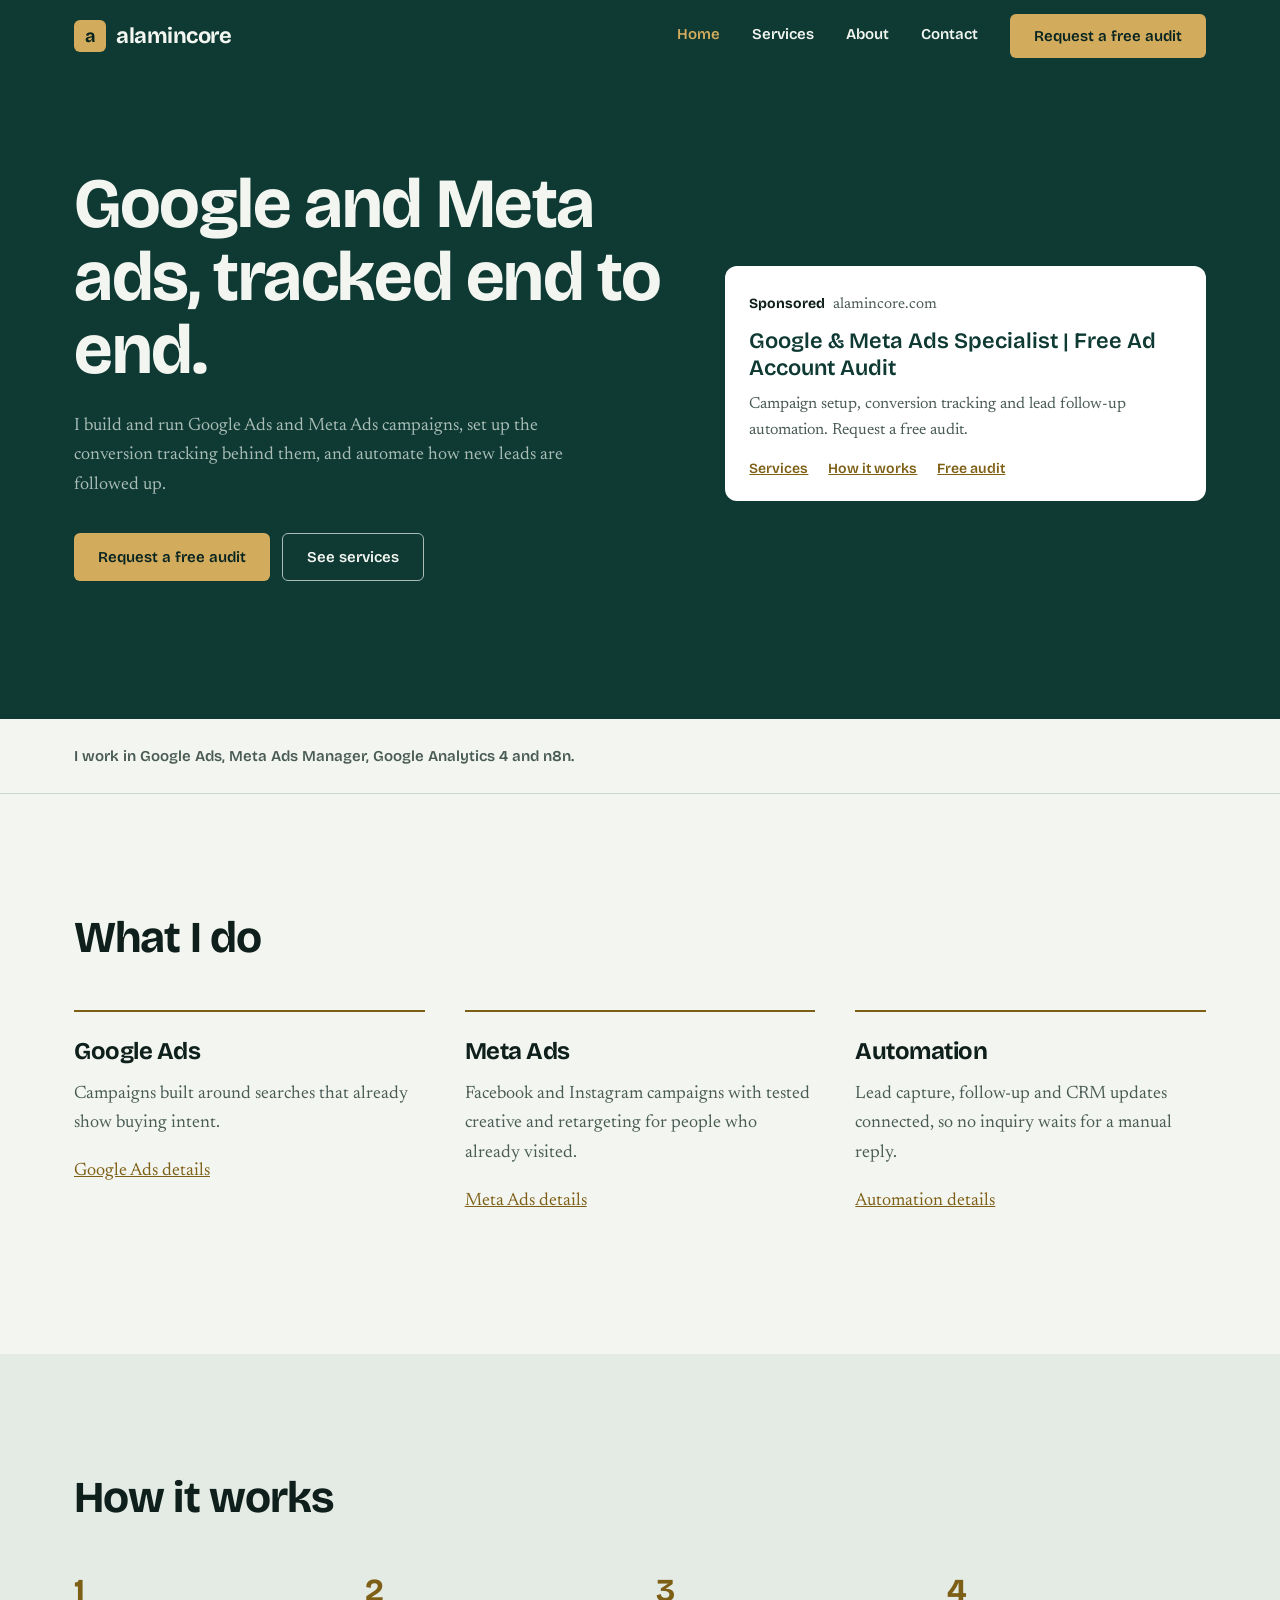
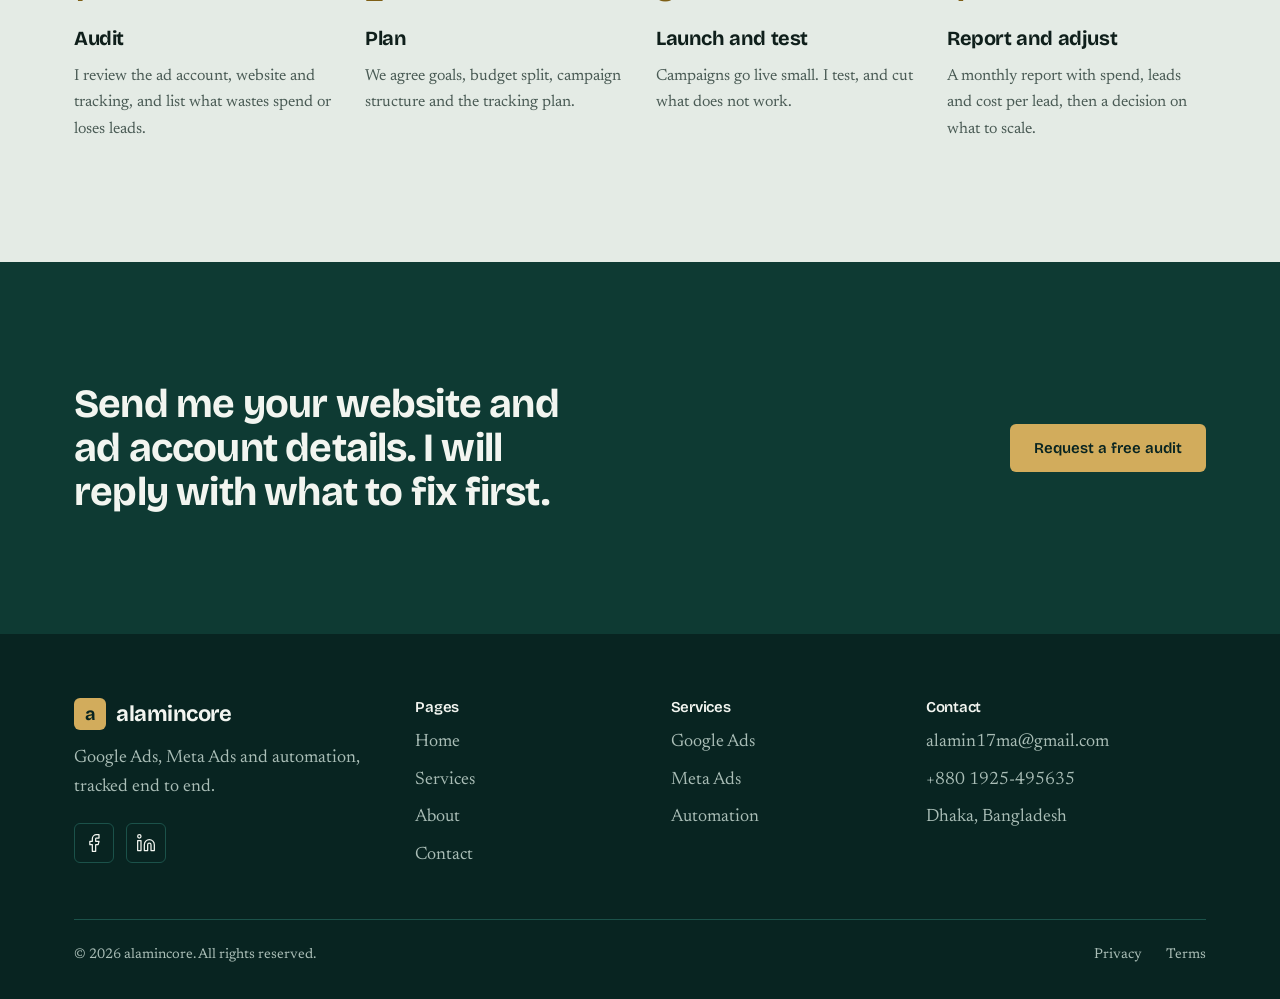
==== commit 1c254438: "new design" ====
--- a/index.html
+++ b/index.html
@@ -1,358 +1,78 @@
 <!DOCTYPE html>
 <html lang="en">
 <head>
-  <meta charset="UTF-8" />
-  <meta name="viewport" content="width=device-width, initial-scale=1.0" />
-  <title>Al Amin — Founder & CEO of alamincore | Strategic Marketing Agency</title>
-  <meta name="description" content="Al Amin is the visionary founder and CEO of alamincore, a results-driven marketing agency helping brands scale through strategic digital marketing, branding, and growth solutions." />
-  <meta name="keywords" content="alamincore, Al Amin, Google Ads, Facebook Ads, Custom Automation Workflows, marketing agency, paid advertising, lead automation" />
-  <meta name="author" content="Al Amin" />
-
-  <!-- Open Graph -->
-  <meta property="og:title" content="Al Amin — Founder of alamincore Marketing Agency" />
-  <meta property="og:description" content="Strategic marketing solutions that drive measurable growth for ambitious brands." />
-  <meta property="og:type" content="website" />
-
-  <!-- Favicon (inline SVG) -->
-  <link rel="icon" href="data:image/svg+xml,<svg xmlns='http://www.w3.org/2000/svg' viewBox='0 0 100 100'><text y='.9em' font-size='90'>🦅</text></svg>" />
-
-  <!-- Google Fonts -->
+  <meta charset="UTF-8">
+  <meta name="viewport" content="width=device-width, initial-scale=1">
+  <title>alamincore | Google Ads, Meta Ads &amp; Automation</title>
+  <meta name="description" content="I run Google Ads and Meta Ads campaigns, set up the conversion tracking behind them, and automate lead follow-up. Request a free audit.">
+  <link rel="icon" href="data:image/svg+xml,<svg xmlns='http://www.w3.org/2000/svg' viewBox='0 0 32 32'><rect width='32' height='32' rx='6' fill='%230E3A33'/><text x='16' y='23' font-size='20' text-anchor='middle' fill='%23D2AC5C' font-family='Georgia,serif'>a</text></svg>">
   <link rel="preconnect" href="https://fonts.googleapis.com">
   <link rel="preconnect" href="https://fonts.gstatic.com" crossorigin>
   <link rel="stylesheet" href="https://fonts.googleapis.com/css2?family=Bricolage+Grotesque:wght@600;700&family=Newsreader:wght@400&display=swap">
-
-  <!-- Stylesheet -->
-  <link rel="stylesheet" href="style.css" />
+  <link rel="stylesheet" href="style.css">
 </head>
 <body>
-
-  <!-- ==================== NAVIGATION ==================== -->
-  <nav class="navbar" id="navbar">
-    <div class="container">
-      <a href="#hero" class="logo">
-        <div class="logo-icon">A</div>
-        alamincore
-      </a>
-      <ul class="nav-links" id="navLinks">
-        <li><a href="#hero">Home</a></li>
-        <li><a href="#about">About</a></li>
-        <li><a href="#services">Services</a></li>
-        <li><a href="#contact">Contact</a></li>
-        <li><a href="#contact" class="nav-cta">Get a Quote</a></li>
-      </ul>
-      <div class="hamburger" id="hamburger">
-        <span></span>
-        <span></span>
-        <span></span>
+  <a class="skip" href="#main">Skip to content</a>
+  <header class="nav" id="navbar"><div class="container"><a href="index.html" class="logo"><span class="mark" aria-hidden="true">a</span>alamincore</a><button class="burger" id="hamburger" aria-label="Menu" aria-expanded="false"><span></span><span></span><span></span></button><ul id="navLinks"><li><a href="index.html" aria-current="page">Home</a></li><li><a href="services.html">Services</a></li><li><a href="about.html">About</a></li><li><a href="contact.html">Contact</a></li><li><a href="contact.html" class="btn btn-brass">Request a free audit</a></li></ul></div></header>
+  <main id="main">
+    <section class="hero">
+      <div class="container hero-grid">
+        <div>
+          <h1 class="in">Google and Meta ads, tracked end to end.</h1>
+          <p class="lead in d1">I build and run Google Ads and Meta Ads campaigns, set up the conversion tracking behind them, and automate how new leads are followed up.</p>
+          <p class="hero-btns in d2"><a class="btn btn-brass" href="contact.html">Request a free audit</a><a class="btn btn-line" href="services.html">See services</a></p>
+        </div>
+        <aside class="ad in d3" aria-label="Example search ad">
+          <span class="ad-tag">Sponsored</span><span class="ad-url">alamincore.com</span>
+          <p class="ad-title">Google &amp; Meta Ads Specialist | Free Ad Account Audit</p>
+          <p>Campaign setup, conversion tracking and lead follow-up automation. Request a free audit.</p>
+          <div class="ad-links"><a href="services.html">Services</a><a href="index.html#process">How it works</a><a href="contact.html">Free audit</a></div>
+        </aside>
       </div>
-    </div>
-  </nav>
-
-  <!-- ==================== HERO SECTION ==================== -->
-  <section class="hero" id="hero">
-    <div class="hero-bg">
-      <img src="hero-bg.jpg" onerror="this.onerror=null;this.src='assets/images/hero-bg.jpg';" alt="alamincore agency background" />
-    </div>
-
-    <!-- Floating Particles -->
-    <div class="hero-particles">
-      <div class="particle"></div>
-      <div class="particle"></div>
-      <div class="particle"></div>
-      <div class="particle"></div>
-      <div class="particle"></div>
-      <div class="particle"></div>
-      <div class="particle"></div>
-      <div class="particle"></div>
-    </div>
-
-    <div class="container hero-content">
-      <div class="hero-badge">
-        <span class="dot"></span>
-        Available for New Projects
-      </div>
-      <h1>
-        Driving Growth<br />
-        Through <span class="accent">Strategic</span><br />
-        Marketing
-      </h1>
-      <p class="hero-description">
-        I'm <strong>Al Amin</strong>, the founder and CEO of <strong>alamincore</strong> — a results-driven marketing agency that helps ambitious brands scale with precision, creativity, and data-backed strategies.
-      </p>
-      <div class="hero-cta-group">
-        <a href="#contact" class="btn-primary">
-          Start a Project
-          <svg width="18" height="18" viewBox="0 0 24 24" fill="none" stroke="currentColor" stroke-width="2.5" stroke-linecap="round" stroke-linejoin="round"><line x1="5" y1="12" x2="19" y2="12"/><polyline points="12 5 19 12 12 19"/></svg>
-        </a>
-        <a href="#services" class="btn-outline">
-          Explore Services
-        </a>
-        <a href="#about" class="btn-outline">
-          About Founder
-        </a>
-      </div>
-
-    </div>
-
-    <!-- Scroll Indicator -->
-    <div class="scroll-indicator">
-      <div class="mouse"></div>
-      <span>Scroll</span>
-    </div>
-  </section>
-
-  <!-- ==================== ABOUT MODAL OVERLAY ==================== -->
-  <div class="about-modal-overlay" id="aboutModal">
-    <div class="about-modal">
-      <button class="about-modal-close" id="aboutClose" aria-label="Close About">
-        <svg width="28" height="28" viewBox="0 0 24 24" fill="none" stroke="currentColor" stroke-width="2" stroke-linecap="round" stroke-linejoin="round"><line x1="18" y1="6" x2="6" y2="18"/><line x1="6" y1="6" x2="18" y2="18"/></svg>
-      </button>
-      <div class="about-modal-inner">
-        <div class="about-grid">
-          <!-- Image Side -->
-          <div class="about-image-wrapper">
-            <div class="about-image">
-              <img src="profile.jpg" onerror="this.onerror=null;this.src='assets/images/profile.jpg';" alt="Al Amin — Founder of alamincore" />
-            </div>
-
-          </div>
-
-          <!-- Content Side -->
-          <div class="about-content">
-            <span class="section-label">About Me</span>
-            <h2 class="section-title">Building Brands That<br/>Command Attention</h2>
-            <p class="section-subtitle">
-              With over 3 years of hands-on experience in digital marketing, brand strategy, and growth consulting, I founded alamincore with a single mission — to help businesses cut through the noise and achieve measurable, sustainable growth.
-            </p>
-
-
-            <div class="about-highlights">
-              <div class="highlight-item">
-                <span class="icon">📊</span>
-                Data-Driven Strategy
-              </div>
-              <div class="highlight-item">
-                <span class="icon">🎯</span>
-                Precision Targeting
-              </div>
-              <div class="highlight-item">
-                <span class="icon">🚀</span>
-                Scalable Growth
-              </div>
-              <div class="highlight-item">
-                <span class="icon">🤝</span>
-                Trusted Partnerships
-              </div>
-            </div>
-          </div>
+    </section>
+    <section class="tools"><div class="container"><p>I work in Google Ads, Meta Ads Manager, Google Analytics 4 and n8n.</p></div></section>
+    <section class="sec" id="services">
+      <div class="container">
+        <h2>What I do</h2>
+        <div class="cols">
+          <article><h3>Google Ads</h3><p>Campaigns built around searches that already show buying intent.</p><p><a href="services.html#google-ads">Google Ads details</a></p></article>
+          <article><h3>Meta Ads</h3><p>Facebook and Instagram campaigns with tested creative and retargeting for people who already visited.</p><p><a href="services.html#meta-ads">Meta Ads details</a></p></article>
+          <article><h3>Automation</h3><p>Lead capture, follow-up and CRM updates connected, so no inquiry waits for a manual reply.</p><p><a href="services.html#automation">Automation details</a></p></article>
         </div>
       </div>
+    </section>
+    <!-- Blank for now. Remove the hidden attribute only when a section has real content. -->
+    <section id="work" hidden></section>
+    <section class="sec alt" id="process">
+      <div class="container">
+        <h2>How it works</h2>
+        <ol class="steps">
+          <li><h3>Audit</h3><p>I review the ad account, website and tracking, and list what wastes spend or loses leads.</p></li>
+          <li><h3>Plan</h3><p>We agree goals, budget split, campaign structure and the tracking plan.</p></li>
+          <li><h3>Launch and test</h3><p>Campaigns go live small. I test, and cut what does not work.</p></li>
+          <li><h3>Report and adjust</h3><p>A monthly report with spend, leads and cost per lead, then a decision on what to scale.</p></li>
+        </ol>
+      </div>
+    </section>
+    <section id="results" hidden></section>
+    <section id="testimonials" hidden></section>
+    <section class="sec dark">
+      <div class="container band">
+        <h2>Send me your website and ad account details. I will reply with what to fix first.</h2>
+        <a class="btn btn-brass" href="contact.html">Request a free audit</a>
+      </div>
+    </section>
+  </main>
+  <footer class="foot"><div class="container">
+    <div class="foot-grid">
+      <div><a href="index.html" class="logo"><span class="mark" aria-hidden="true">a</span>alamincore</a><p>Google Ads, Meta Ads and automation, tracked end to end.</p><div class="social-icons"><a href="https://www.facebook.com/al.amin.198396" target="_blank" rel="noopener noreferrer" aria-label="Facebook"><svg width="20" height="20" viewBox="0 0 24 24" fill="none" stroke="currentColor" stroke-width="1.5" stroke-linecap="round" stroke-linejoin="round" aria-hidden="true"><path d="M18 2h-3a5 5 0 0 0-5 5v3H7v4h3v8h4v-8h3l1-4h-4V7a1 1 0 0 1 1-1h3z"/></svg></a><a href="https://www.linkedin.com/in/al-amin-b618b734b/" target="_blank" rel="noopener noreferrer" aria-label="LinkedIn"><svg width="20" height="20" viewBox="0 0 24 24" fill="none" stroke="currentColor" stroke-width="1.5" stroke-linecap="round" stroke-linejoin="round" aria-hidden="true"><path d="M16 8a6 6 0 0 1 6 6v7h-4v-7a2 2 0 0 0-2-2 2 2 0 0 0-2 2v7h-4v-7a6 6 0 0 1 6-6z"/><rect x="2" y="9" width="4" height="12"/><circle cx="4" cy="4" r="2"/></svg></a></div></div>
+      <div><h3>Pages</h3><ul><li><a href="index.html">Home</a></li><li><a href="services.html">Services</a></li><li><a href="about.html">About</a></li><li><a href="contact.html">Contact</a></li></ul></div>
+      <div><h3>Services</h3><ul><li><a href="services.html#google-ads">Google Ads</a></li><li><a href="services.html#meta-ads">Meta Ads</a></li><li><a href="services.html#automation">Automation</a></li></ul></div>
+      <div><h3>Contact</h3><ul><li><a href="mailto:alamin17ma@gmail.com">alamin17ma@gmail.com</a></li><li><a href="tel:+8801925495635">+880 1925-495635</a></li><li>Dhaka, Bangladesh</li></ul>
+        </div>
     </div>
-  </div>
-
-  <!-- ==================== SERVICES SECTION ==================== -->
-  <section class="services" id="services">
-    <div class="container">
-      <div class="section-header reveal">
-        <span class="section-label">What We Do</span>
-        <h2 class="section-title">Services That Drive Results</h2>
-        <p class="section-subtitle">
-          Specialized growth solutions tailored to scale your brand with precision paid advertising and intelligent workflow automations.
-        </p>
-      </div>
-
-      <div class="services-grid stagger-children">
-        <!-- Service 1 -->
-        <div class="service-card reveal">
-          <div class="service-icon">🎯</div>
-          <h3>Google Ads</h3>
-          <p>
-            High-ROI search, Performance Max, and display campaigns engineered to capture high-intent buyers and drive measurable conversions.
-          </p>
-          <ul class="service-features">
-            <li>Search & Shopping Campaigns</li>
-            <li>Performance Max & Display Ads</li>
-            <li>Conversion Tracking & Analytics</li>
-            <li>Keyword Research & Bid Strategy</li>
-          </ul>
-          <a href="#contact" class="service-link">
-            Get Started
-            <svg width="16" height="16" viewBox="0 0 24 24" fill="none" stroke="currentColor" stroke-width="2.5" stroke-linecap="round" stroke-linejoin="round"><line x1="5" y1="12" x2="19" y2="12"/><polyline points="12 5 19 12 12 19"/></svg>
-          </a>
-        </div>
-
-        <!-- Service 2 -->
-        <div class="service-card reveal">
-          <div class="service-icon">📱</div>
-          <h3>Facebook Ads</h3>
-          <p>
-            Precision-targeted Meta ad campaigns with dynamic creative testing, retargeting funnels, and data-driven scaling strategies.
-          </p>
-          <ul class="service-features">
-            <li>Lookalike & Custom Audiences</li>
-            <li>A/B Creative Testing</li>
-            <li>Retargeting & Funnel Optimization</li>
-            <li>Instagram & Messenger Ads</li>
-          </ul>
-          <a href="#contact" class="service-link">
-            Get Started
-            <svg width="16" height="16" viewBox="0 0 24 24" fill="none" stroke="currentColor" stroke-width="2.5" stroke-linecap="round" stroke-linejoin="round"><line x1="5" y1="12" x2="19" y2="12"/><polyline points="12 5 19 12 12 19"/></svg>
-          </a>
-        </div>
-
-        <!-- Service 3 -->
-        <div class="service-card reveal">
-          <div class="service-icon">⚙️</div>
-          <h3>Custom Automation Workflows</h3>
-          <p>
-            End-to-end CRM and marketing automations designed to eliminate manual bottlenecks, nurture leads, and scale your operations on autopilot.
-          </p>
-          <ul class="service-features">
-            <li>CRM & Email Automations</li>
-            <li>Lead Scoring & Nurture Sequences</li>
-            <li>n8n Workflow Automation</li>
-            <li>Custom API & Webhook Workflows</li>
-          </ul>
-          <a href="#contact" class="service-link">
-            Get Started
-            <svg width="16" height="16" viewBox="0 0 24 24" fill="none" stroke="currentColor" stroke-width="2.5" stroke-linecap="round" stroke-linejoin="round"><line x1="5" y1="12" x2="19" y2="12"/><polyline points="12 5 19 12 12 19"/></svg>
-          </a>
-        </div>
-      </div>
-    </div>
-  </section>
-
-  <!-- ==================== RESULTS SECTION (HIDDEN) ==================== -->
-  <section id="results" hidden></section>
-
-  <!-- ==================== CONTACT SECTION ==================== -->
-  <section class="contact" id="contact">
-    <div class="container">
-      <div class="contact-grid">
-        <!-- Left: Info -->
-        <div class="contact-content reveal-left">
-          <span class="section-label">Get in Touch</span>
-          <h2 class="section-title">Let's Build Something<br/>Remarkable Together</h2>
-          <p class="section-subtitle">
-            Ready to take your brand to the next level? Whether you have a project in mind or just want to explore possibilities, I'd love to hear from you.
-          </p>
-
-          <div class="contact-info-list">
-            <div class="contact-info-item">
-              <div class="icon-box">📧</div>
-              <div>
-                <h4>Email</h4>
-                <p><a href="mailto:alamin17ma@gmail.com">alamin17ma@gmail.com</a></p>
-              </div>
-            </div>
-            <div class="contact-info-item">
-              <div class="icon-box">📞</div>
-              <div>
-                <h4>Phone</h4>
-                <p><a href="tel:+8801925495635">+880 1925-495635</a></p>
-              </div>
-            </div>
-            <div class="contact-info-item">
-              <div class="icon-box">📍</div>
-              <div>
-                <h4>Location</h4>
-                <p>Dhaka, Bangladesh</p>
-              </div>
-            </div>
-          </div>
-
-          <div class="social-links">
-            <a href="https://www.facebook.com/al.amin.198396" target="_blank" rel="noopener noreferrer" class="social-link" aria-label="Facebook" id="social-facebook">
-              <svg width="20" height="20" viewBox="0 0 24 24" fill="currentColor"><path d="M24 12.073c0-6.627-5.373-12-12-12s-12 5.373-12 12c0 5.99 4.388 10.954 10.125 11.854v-8.385H7.078v-3.47h3.047V9.43c0-3.007 1.792-4.669 4.533-4.669 1.312 0 2.686.235 2.686.235v2.953H15.83c-1.491 0-1.956.925-1.956 1.874v2.25h3.328l-.532 3.47h-2.796v8.385C19.612 23.027 24 18.062 24 12.073z"/></svg>
-            </a>
-            <a href="https://www.linkedin.com/in/al-amin-b618b734b/" target="_blank" rel="noopener noreferrer" class="social-link" aria-label="LinkedIn" id="social-linkedin">
-              <svg width="20" height="20" viewBox="0 0 24 24" fill="currentColor"><path d="M20.447 20.452h-3.554v-5.569c0-1.328-.027-3.037-1.852-3.037-1.853 0-2.136 1.445-2.136 2.939v5.667H9.351V9h3.414v1.561h.046c.477-.9 1.637-1.85 3.37-1.85 3.601 0 4.267 2.37 4.267 5.455v6.286zM5.337 7.433c-1.144 0-2.063-.926-2.063-2.065 0-1.138.92-2.063 2.063-2.063 1.14 0 2.064.925 2.064 2.063 0 1.139-.925 2.065-2.064 2.065zm1.782 13.019H3.555V9h3.564v11.452zM22.225 0H1.771C.792 0 0 .774 0 1.729v20.542C0 23.227.792 24 1.771 24h20.451C23.2 24 24 23.227 24 22.271V1.729C24 .774 23.2 0 22.222 0h.003z"/></svg>
-            </a>
-          </div>
-        </div>
-
-        <!-- Right: Form -->
-        <div class="contact-form-wrapper reveal-right">
-          <h3>Send a Message</h3>
-          <form id="contactForm" action="https://script.google.com/macros/s/AKfycbyWOAfd1FxZ-OZhbBTc4MgMP9rUKIAwc5iLDGWzjcQMHZMy0vGm88-LDa1U89UgEvTyQA/exec" method="POST">
-            <input type="hidden" name="Created" value="x-sheetmonkey-current-date-time" />
-            <div class="form-row">
-              <div class="form-group">
-                <label for="name">Full Name</label>
-                <input type="text" id="name" name="name" placeholder="Your name" required />
-              </div>
-              <div class="form-group">
-                <label for="email">Email Address</label>
-                <input type="email" id="email" name="email" placeholder="you@example.com" required />
-              </div>
-            </div>
-            <div class="form-row">
-              <div class="form-group">
-                <label for="phone">Phone (Optional)</label>
-                <input type="tel" id="phone" name="phone" placeholder="+880 1XXX XXXXXX" />
-              </div>
-              <div class="form-group">
-                <label for="service">Service Interested In</label>
-                <select id="service" name="service">
-                  <option value="" disabled selected>Select a service</option>
-                  <option value="Google Ads">Google Ads</option>
-                  <option value="Facebook Ads">Facebook Ads</option>
-                  <option value="Custom Automation Workflows">Custom Automation Workflows</option>
-                </select>
-              </div>
-            </div>
-            <div class="form-group">
-              <label for="message">Your Message</label>
-              <textarea id="message" name="message" placeholder="Tell us about your project, goals, and timeline..." rows="5" required></textarea>
-            </div>
-            <button type="submit" class="btn-submit" id="submitBtn">
-              Send Message
-              <svg width="18" height="18" viewBox="0 0 24 24" fill="none" stroke="currentColor" stroke-width="2.5" stroke-linecap="round" stroke-linejoin="round"><line x1="22" y1="2" x2="11" y2="13"/><polygon points="22 2 15 22 11 13 2 9 22 2"/></svg>
-            </button>
-          </form>
-        </div>
-      </div>
-    </div>
-  </section>
-
-  <!-- ==================== FOOTER ==================== -->
-  <footer class="footer">
-    <div class="container">
-      <div class="footer-top">
-        <div class="footer-brand">
-          <a href="#hero" class="logo">
-            <div class="logo-icon">A</div>
-            alamincore
-          </a>
-          <p>Strategic marketing solutions that transform brands and accelerate sustainable business growth.</p>
-        </div>
-        <div class="footer-links">
-          <div class="footer-col">
-            <h4>Navigate</h4>
-            <ul>
-              <li><a href="#hero">Home</a></li>
-              <li><a href="#about">About</a></li>
-              <li><a href="#services">Services</a></li>
-              <li><a href="#contact">Contact</a></li>
-            </ul>
-          </div>
-          <div class="footer-col">
-            <h4>Services</h4>
-            <ul>
-              <li><a href="#services">Google Ads</a></li>
-              <li><a href="#services">Facebook Ads</a></li>
-              <li><a href="#services">Custom Automation Workflows</a></li>
-            </ul>
-          </div>
-        </div>
-      </div>
-      <div class="footer-bottom">
-        <p>&copy; 2026 alamincore. All Rights Reserved.</p>
-      </div>
-    </div>
-  </footer>
-
-  <!-- Script -->
+    <div class="foot-bottom"><p>&copy; 2026 alamincore. All rights reserved.</p><ul><li><a href="privacy.html">Privacy</a></li><li><a href="terms.html">Terms</a></li></ul></div>
+  </div></footer>
   <script src="script.js"></script>
 </body>
 </html>
--- a/style.css
+++ b/style.css
@@ -1,1438 +1,174 @@
-/* ============================================
-   ALAMINCORE — Agency Portfolio Stylesheet
-   ============================================ */
+/* alamincore: Spruce and Brass. Colors only via variables. */
+:root{
+  --spruce-900:#082421;--spruce-800:#0E3A33;--spruce-700:#1B524A;
+  --chalk-50:#F2F5F0;--chalk-100:#E4EBE5;--white:#FFFFFF;--line:#C9D4CC;
+  --ink-900:#0F1F1B;--ink-600:#4A5B55;--on-dark:#F2F5F0;--on-dark-muted:#A9BDB6;
+  --brass-300:#DDBB72;--brass-400:#D2AC5C;--brass-700:#7E5F16;
+  --error:#B3261E;--error-on-dark:#FFB4AB;
+  --font-display:'Bricolage Grotesque','Helvetica Neue',Arial,sans-serif;
+  --font-text:'Newsreader',Georgia,serif;
+  --radius-sm:6px;--radius-md:12px;--container:1180px;
+}
+*,*::before,*::after{box-sizing:border-box}
+html{scroll-behavior:smooth;scroll-padding-top:88px}
+body{margin:0;background:var(--chalk-50);color:var(--ink-900);font:400 18px/1.65 var(--font-text);-webkit-font-smoothing:antialiased}
+h1,h2,h3{margin:0;font-family:var(--font-display);font-weight:700;letter-spacing:-.02em}
+p{margin:0 0 1em;max-width:68ch}
+a{color:var(--brass-700)}
+ul,ol{margin:0;padding:0;list-style:none}
+img{display:block;max-width:100%}
+[hidden]{display:none!important}
+:focus-visible{outline:2px solid var(--brass-700);outline-offset:2px}
+.nav :focus-visible,.hero :focus-visible,.dark :focus-visible,.foot :focus-visible{outline-color:var(--brass-400)}
+.container{max-width:var(--container);margin:0 auto;padding:0 24px}
+.skip{position:absolute;left:-999px;top:8px;z-index:20;background:var(--white);color:var(--ink-900);padding:8px 12px}
+.skip:focus{left:8px}
 
-/* ---------- Google Fonts ---------- */
-@import url('https://fonts.googleapis.com/css2?family=Bricolage+Grotesque:wght@600;700&family=Newsreader:wght@400&display=swap');
+/* Buttons */
+.btn{display:inline-flex;align-items:center;justify-content:center;height:48px;padding:0 24px;border:0;border-radius:var(--radius-sm);font:600 15px var(--font-display);text-decoration:none;cursor:pointer}
+.btn-brass{background:var(--brass-400);color:var(--spruce-900)}
+.btn-brass:hover{background:var(--brass-300)}
+.btn-dark{background:var(--spruce-800);color:var(--chalk-50)}
+.btn-dark:hover{background:var(--spruce-700)}
+.btn:disabled{opacity:.7;cursor:default}
 
-/* ---------- CSS Variables (Design Tokens) ---------- */
-:root {
-  --spruce-900: #082421;
-  --spruce-800: #0E3A33;
-  --spruce-700: #1B524A;
-  --chalk-50: #F2F5F0;
-  --chalk-100: #E4EBE5;
-  --white: #FFFFFF;
-  --line: #C9D4CC;
-  --ink-900: #0F1F1B;
-  --ink-600: #4A5B55;
-  --on-dark: #F2F5F0;
-  --on-dark-muted: #A9BDB6;
-  --brass-300: #DDBB72;
-  --brass-400: #D2AC5C;
-  --brass-700: #7E5F16;
-  --error: #B3261E;
-  --font-display: 'Bricolage Grotesque', 'Helvetica Neue', Arial, sans-serif;
-  --font-text: 'Newsreader', Georgia, serif;
-  --radius-sm: 6px;
-  --radius-md: 12px;
-  --container: 1180px;
+/* Header */
+.nav{position:fixed;inset:0 0 auto;height:72px;z-index:10;transition:background .2s}
+.nav.scrolled{background:var(--spruce-900)}
+.nav .container{display:flex;align-items:center;justify-content:space-between;height:100%}
+.logo{font:700 1.375rem var(--font-display);letter-spacing:-.02em;color:var(--on-dark);text-decoration:none}
+#navLinks{display:flex;align-items:center;gap:32px}
+#navLinks a:not(.btn){color:var(--on-dark);text-decoration:none;font:600 15px var(--font-display)}
+#navLinks a:not(.btn):hover{color:var(--brass-400)}
+.nav .btn{height:44px}
+.burger{display:none;width:44px;height:44px;padding:10px;background:none;border:0;cursor:pointer}
+.burger span{display:block;height:2px;margin:6px 0;background:var(--on-dark)}
+
+/* Hero */
+.hero{background:var(--spruce-800);color:var(--on-dark);padding:168px 0 120px}
+.hero-grid{display:grid;grid-template-columns:1.1fr .9fr;gap:64px;align-items:center}
+.hero h1{font-size:clamp(2.5rem,5.5vw,4.5rem);line-height:1.04}
+.lead{margin:24px 0 32px;max-width:52ch;color:var(--on-dark-muted)}
+.ad{background:var(--white);color:var(--ink-900);border-radius:var(--radius-md);padding:24px}
+.ad-tag{margin-right:8px;font:700 14px var(--font-display)}
+.ad-url{font-size:15px;color:var(--ink-600)}
+.ad-title{margin:8px 0;font:600 22px/1.25 var(--font-display);color:var(--spruce-800)}
+.ad p:not(.ad-title){margin:0;font-size:16px;color:var(--ink-600)}
+.ad-links{display:flex;flex-wrap:wrap;gap:8px 20px;margin-top:16px}
+.ad-links a{font:600 14px var(--font-display)}
+.in{opacity:0;transform:translateY(8px);animation:in .5s ease-out forwards}
+.d1{animation-delay:.1s}.d2{animation-delay:.25s}.d3{animation-delay:.4s}
+@keyframes in{to{opacity:1;transform:none}}
+
+/* Sections */
+.tools{padding:28px 0;border-bottom:1px solid var(--line)}
+.tools p{margin:0;max-width:none;font:600 15px var(--font-display);color:var(--ink-600)}
+.sec{padding:120px 0}
+.alt{background:var(--chalk-100)}
+.sec h2{max-width:24ch;margin-bottom:48px;font-size:clamp(1.75rem,3.5vw,2.75rem);line-height:1.1}
+.row{display:grid;grid-template-columns:1fr 1.3fr 1fr;gap:32px;padding:40px 0;border-top:1px solid var(--line)}
+.row:last-child{border-bottom:1px solid var(--line)}
+.row h3{font-size:1.5rem}
+.row p{margin:0;color:var(--ink-600)}
+.row li{font-size:16px;color:var(--ink-600)}
+.row li+li{margin-top:6px}
+.after{margin:48px 0 0}
+.steps{display:grid;grid-template-columns:repeat(4,1fr);gap:32px;counter-reset:s}
+.steps li{counter-increment:s}
+.steps li::before{content:counter(s);display:block;margin-bottom:12px;font:700 2rem var(--font-display);color:var(--brass-700)}
+.steps h3{margin-bottom:8px;font-size:1.25rem}
+.steps p{margin:0;font-size:16px;color:var(--ink-600)}
+.about{display:grid;grid-template-columns:.8fr 1.2fr;gap:64px;align-items:center}
+.about img{width:100%;aspect-ratio:4/5;object-fit:cover;border-radius:var(--radius-md)}
+.about h2{margin-bottom:24px}
+details{border-top:1px solid var(--line);padding:16px 0}
+summary{cursor:pointer;font:600 1.125rem var(--font-display)}
+
+/* Contact */
+.dark{background:var(--spruce-800);color:var(--on-dark)}
+.dark a:not(.btn){color:var(--brass-400)}
+.dark h2{max-width:20ch;font-size:clamp(1.75rem,3.2vw,2.5rem)}
+.contact-grid{display:grid;grid-template-columns:1fr 1fr;gap:64px}
+.info{margin:0 0 24px}
+.info div{margin-bottom:16px}
+.info dt{font:600 14px var(--font-display);color:var(--on-dark-muted)}
+.info dd{margin:0}
+.social{display:flex;gap:24px}
+label{display:block;margin-bottom:6px;font:600 14px var(--font-display)}
+.f{margin-bottom:20px}
+.fr{display:grid;grid-template-columns:1fr 1fr;gap:16px}
+input,select,textarea{width:100%;height:48px;padding:0 14px;background:var(--white);color:var(--ink-900);border:1px solid var(--ink-600);border-radius:var(--radius-sm);font:400 16px var(--font-text)}
+textarea{height:auto;padding:12px 14px;resize:vertical}
+#formStatus{min-height:1.65em;margin:16px 0 0}
+#formStatus.err{color:var(--error-on-dark)}
+
+/* Responsive */
+@media(max-width:1024px){.steps{grid-template-columns:repeat(2,1fr)}}
+@media(max-width:768px){
+  .burger{display:block}
+  #navLinks{display:none;position:absolute;top:72px;left:0;right:0;flex-direction:column;align-items:flex-start;gap:20px;padding:24px 20px 32px;background:var(--spruce-900)}
+  #navLinks.open{display:flex}
+  .sec{padding:72px 0}
+  .hero{padding:120px 0 72px}
+  .hero-grid,.about,.contact-grid{grid-template-columns:minmax(0,1fr);gap:40px}
+  .row{grid-template-columns:1fr;gap:12px;padding:28px 0}
+  .fr{grid-template-columns:1fr}
+  .about img{max-width:min(360px,100%)}
+}
+@media(max-width:640px){.container{padding:0 20px}.steps{grid-template-columns:1fr}}
+@media(prefers-reduced-motion:reduce){
+  html{scroll-behavior:auto}
+  *,*::before,*::after{animation:none!important;transition:none!important}
+  .in{opacity:1;transform:none}
 }
 
-/* ---------- Reset & Base ---------- */
-*, *::before, *::after {
-  margin: 0;
-  padding: 0;
-  box-sizing: border-box;
-}
+/* Inner pages */
+.page{padding:136px 24px 96px;min-height:70vh}
+.container.narrow{max-width:760px}.container.page{padding-left:24px;padding-right:24px}
+.page h1{margin-bottom:16px;font-size:clamp(2rem,4.5vw,3.25rem);line-height:1.08}
+.prose h2{max-width:none;margin:40px 0 8px;font-size:1.375rem}
+.audit-form{margin-top:32px}
+.hp{position:absolute;left:-9999px;height:0;overflow:hidden}
+.page #formStatus.err{color:var(--error)}
+.foot-links a{font:600 15px var(--font-display)}
 
-html {
-  scroll-behavior: smooth;
-  font-size: 16px;
-  overflow-x: hidden;
-}
+/* Header mark, active link, buttons */
+.logo{display:inline-flex;align-items:center;gap:10px}
+.mark{display:inline-grid;place-items:center;width:32px;height:32px;border-radius:var(--radius-sm);background:var(--brass-400);color:var(--spruce-900);font:700 1.125rem var(--font-display);letter-spacing:0}
+#navLinks a[aria-current]:not(.btn){color:var(--brass-400)}
+.btn-line{border:1px solid var(--on-dark-muted);background:none;color:var(--on-dark)}
+.btn-line:hover{border-color:var(--on-dark)}
+.hero-btns{display:flex;flex-wrap:wrap;gap:12px;max-width:none}
+/* Home columns and call-to-action band */
+.cols{display:grid;grid-template-columns:repeat(3,1fr);gap:40px}
+.cols article{padding-top:20px;border-top:2px solid var(--brass-700)}
+.cols h3{margin-bottom:8px;font-size:1.5rem}
+.cols p{color:var(--ink-600)}
+.band{display:flex;flex-wrap:wrap;align-items:center;justify-content:space-between;gap:32px}
+.band h2{margin:0}
+/* Inner pages */
+.page>h1+p{margin-bottom:40px}
+.page .info dt{color:var(--ink-600)}
+.row h2{font-size:1.5rem}
+.row{scroll-margin-top:88px}
+.page .contact-grid{grid-template-columns:1.3fr .7fr}
+/* Footer */
+.foot{background:var(--spruce-900);color:var(--on-dark-muted);padding:64px 0 32px}
+.foot-grid{display:grid;grid-template-columns:1.4fr 1fr 1fr 1.3fr;gap:40px}
+.foot h3{margin-bottom:12px;font:600 15px var(--font-display);color:var(--on-dark)}
+.foot li+li{margin-top:8px}
+.foot p{margin:12px 0 0}
+.foot a{color:var(--on-dark-muted);text-decoration:none}
+.foot a:hover{color:var(--brass-400)}
+.foot .logo{color:var(--on-dark)}
+.foot-bottom{display:flex;flex-wrap:wrap;justify-content:space-between;gap:16px;margin-top:48px;padding-top:24px;border-top:1px solid var(--spruce-700);font-size:14px}
+.foot-bottom p{margin:0}
+.foot-bottom ul{display:flex;gap:24px}
+@media(max-width:1024px){.foot-grid{grid-template-columns:1fr 1fr}}
+@media(max-width:768px){.cols,.page .contact-grid{grid-template-columns:minmax(0,1fr)}.page{padding:112px 20px 72px}.foot-grid{grid-template-columns:1fr}}
+.foot-bottom li+li{margin-top:0}
 
-[hidden] {
-  display: none !important;
-}
-
-body {
-  font-family: var(--font-text);
-  background-color: var(--spruce-900);
-  color: var(--on-dark);
-  line-height: 1.65;
-  overflow-x: hidden;
-  -webkit-font-smoothing: antialiased;
-  -moz-osx-font-smoothing: grayscale;
-}
-
-h1, h2, h3, h4, h5, h6 {
-  font-family: var(--font-display);
-  font-weight: 700;
-  color: var(--on-dark);
-}
-
-h1 {
-  font-size: clamp(2.5rem, 5.5vw, 4.5rem);
-  line-height: 1.04;
-  letter-spacing: -0.02em;
-}
-
-h2 {
-  font-size: clamp(1.75rem, 3.5vw, 2.75rem);
-  line-height: 1.1;
-  letter-spacing: -0.02em;
-}
-
-h3 {
-  font-size: 1.375rem;
-  line-height: 1.25;
-}
-
-small {
-  font-size: 0.875rem;
-}
-
-p {
-  font-family: var(--font-text);
-  font-weight: 400;
-  font-size: 18px;
-  line-height: 1.65;
-  max-width: 68ch;
-}
-
-nav, button, .btn-primary, .btn-outline, .nav-links, .nav-cta, label, input, textarea, select {
-  font-family: var(--font-display);
-  font-weight: 600;
-  font-size: 0.9375rem;
-}
-
-.counter, [data-target] {
-  font-variant-numeric: tabular-nums;
-}
-
-img {
-  display: block;
-  max-width: 100%;
-}
-
-a {
-  text-decoration: none;
-  color: inherit;
-  transition: color 0.3s ease;
-}
-
-ul {
-  list-style: none;
-}
-
-/* ---------- Utilities ---------- */
-.container {
-  width: 100%;
-  max-width: var(--container);
-  margin: 0 auto;
-  padding-left: 24px;
-  padding-right: 24px;
-}
-
-@media (max-width: 640px) {
-  .container {
-    padding-left: 20px;
-    padding-right: 20px;
-  }
-}
-
-.section-label {
-  display: inline-flex;
-  align-items: center;
-  gap: 10px;
-  font-size: 0.8rem;
-  font-weight: 600;
-  letter-spacing: 3px;
-  text-transform: uppercase;
-  color: var(--brass-400);
-  margin-bottom: 16px;
-}
-
-.section-label::before {
-  content: '';
-  width: 40px;
-  height: 2px;
-  background: var(--brass-400);
-  border-radius: 2px;
-}
-
-.section-title {
-  font-family: var(--font-display);
-  font-size: clamp(2rem, 4vw, 3rem);
-  font-weight: 700;
-  color: var(--white);
-  line-height: 1.2;
-  margin-bottom: 20px;
-}
-
-.section-subtitle {
-  font-size: 1.05rem;
-  color: var(--on-dark-muted);
-  max-width: 600px;
-  line-height: 1.8;
-}
-
-/* ---------- Scroll Reveal Animations ---------- */
-.reveal {
-  opacity: 0;
-  transform: translateY(40px);
-  transition: opacity 0.8s ease, transform 0.8s ease;
-}
-
-.reveal.visible {
-  opacity: 1;
-  transform: translateY(0);
-}
-
-.reveal-left {
-  opacity: 0;
-  transform: translateX(-50px);
-  transition: opacity 0.8s ease, transform 0.8s ease;
-}
-
-.reveal-left.visible {
-  opacity: 1;
-  transform: translateX(0);
-}
-
-.reveal-right {
-  opacity: 0;
-  transform: translateX(50px);
-  transition: opacity 0.8s ease, transform 0.8s ease;
-}
-
-.reveal-right.visible {
-  opacity: 1;
-  transform: translateX(0);
-}
-
-/* stagger children */
-.stagger-children .reveal:nth-child(1) { transition-delay: 0.1s; }
-.stagger-children .reveal:nth-child(2) { transition-delay: 0.2s; }
-.stagger-children .reveal:nth-child(3) { transition-delay: 0.3s; }
-.stagger-children .reveal:nth-child(4) { transition-delay: 0.4s; }
-.stagger-children .reveal:nth-child(5) { transition-delay: 0.5s; }
-.stagger-children .reveal:nth-child(6) { transition-delay: 0.6s; }
-
-/* ============================================
-   NAVIGATION
-   ============================================ */
-.navbar {
-  position: fixed;
-  top: 0;
-  left: 0;
-  width: 100%;
-  z-index: 1000;
-  padding: 20px 0;
-  transition: background 0.4s ease, padding 0.4s ease, box-shadow 0.4s ease;
-}
-
-.navbar.scrolled {
-  background: rgba(6, 13, 26, 0.92);
-  backdrop-filter: blur(20px);
-  -webkit-backdrop-filter: blur(20px);
-  padding: 14px 0;
-  box-shadow: 0 2px 30px rgba(0, 0, 0, 0.3);
-}
-
-.navbar .container {
-  display: flex;
-  align-items: center;
-  justify-content: space-between;
-}
-
-.logo {
-  display: flex;
-  align-items: center;
-  gap: 12px;
-  font-family: var(--font-display);
-  font-size: 1.5rem;
-  font-weight: 700;
-  color: var(--white);
-}
-
-.logo-icon {
-  width: 40px;
-  height: 40px;
-  background: linear-gradient(135deg, var(--brass-400), var(--brass-700));
-  border-radius: 10px;
-  display: flex;
-  align-items: center;
-  justify-content: center;
-  font-size: 1.1rem;
-  color: var(--spruce-900);
-  font-weight: 900;
-  font-family: var(--font-display);
-  box-shadow: 0 2px 15px rgba(201, 168, 76, 0.3);
-}
-
-.nav-links {
-  display: flex;
-  align-items: center;
-  gap: 36px;
-}
-
-.nav-links a {
-  font-size: 0.88rem;
-  font-weight: 500;
-  letter-spacing: 0.5px;
-  color: var(--on-dark-muted);
-  position: relative;
-  padding: 4px 0;
-  transition: color 0.3s ease;
-}
-
-.nav-links a::after {
-  content: '';
-  position: absolute;
-  bottom: -2px;
-  left: 0;
-  width: 0;
-  height: 2px;
-  background: var(--brass-400);
-  transition: width 0.3s ease;
-}
-
-.nav-links a:hover {
-  color: var(--white);
-}
-
-.nav-links a:hover::after {
-  width: 100%;
-}
-
-.nav-cta {
-  font-size: 0.85rem !important;
-  font-weight: 600 !important;
-  color: var(--spruce-900) !important;
-  background: linear-gradient(135deg, var(--brass-400), var(--brass-400));
-  padding: 10px 26px !important;
-  border-radius: 8px;
-  transition: transform 0.3s ease, box-shadow 0.3s ease !important;
-}
-
-.nav-cta::after {
-  display: none !important;
-}
-
-.nav-cta:hover {
-  color: var(--spruce-900) !important;
-  transform: translateY(-2px);
-  box-shadow: 0 4px 20px rgba(201, 168, 76, 0.4);
-}
-
-/* Hamburger */
-.hamburger {
-  display: none;
-  flex-direction: column;
-  gap: 5px;
-  cursor: pointer;
-  padding: 4px;
-  z-index: 1001;
-}
-
-.hamburger span {
-  width: 26px;
-  height: 2px;
-  background: var(--white);
-  border-radius: 2px;
-  transition: all 0.3s ease;
-}
-
-.hamburger.active span:nth-child(1) {
-  transform: rotate(45deg) translate(5px, 5px);
-}
-
-.hamburger.active span:nth-child(2) {
-  opacity: 0;
-}
-
-.hamburger.active span:nth-child(3) {
-  transform: rotate(-45deg) translate(5px, -5px);
-}
-
-/* ============================================
-   HERO SECTION
-   ============================================ */
-.hero {
-  position: relative;
-  min-height: 100vh;
-  display: flex;
-  align-items: center;
-  overflow: hidden;
-}
-
-.hero-bg {
-  position: absolute;
-  inset: 0;
-  z-index: 0;
-}
-
-.hero-bg img {
-  width: 100%;
-  height: 100%;
-  object-fit: cover;
-}
-
-.hero-bg::after {
-  content: '';
-  position: absolute;
-  inset: 0;
-  background: linear-gradient(
-    135deg,
-    rgba(6, 13, 26, 0.92) 0%,
-    rgba(10, 22, 40, 0.85) 50%,
-    rgba(6, 13, 26, 0.80) 100%
-  );
-}
-
-/* floating particles */
-.hero-particles {
-  position: absolute;
-  inset: 0;
-  z-index: 1;
-  pointer-events: none;
-  overflow: hidden;
-}
-
-.particle {
-  position: absolute;
-  width: 4px;
-  height: 4px;
-  background: var(--brass-400);
-  border-radius: 50%;
-  opacity: 0;
-  animation: floatParticle 8s infinite;
-}
-
-.particle:nth-child(1) { left: 10%; animation-delay: 0s; }
-.particle:nth-child(2) { left: 25%; animation-delay: 1.5s; }
-.particle:nth-child(3) { left: 45%; animation-delay: 3s; }
-.particle:nth-child(4) { left: 65%; animation-delay: 0.8s; }
-.particle:nth-child(5) { left: 80%; animation-delay: 2.2s; }
-.particle:nth-child(6) { left: 90%; animation-delay: 4s; }
-.particle:nth-child(7) { left: 35%; animation-delay: 5s; }
-.particle:nth-child(8) { left: 55%; animation-delay: 1s; }
-
-@keyframes floatParticle {
-  0%   { transform: translateY(100vh) scale(0); opacity: 0; }
-  10%  { opacity: 0.6; }
-  90%  { opacity: 0.6; }
-  100% { transform: translateY(-20vh) scale(1); opacity: 0; }
-}
-
-.hero-content {
-  position: relative;
-  z-index: 2;
-  padding-top: 100px;
-}
-
-.hero-badge {
-  display: inline-flex;
-  align-items: center;
-  gap: 8px;
-  padding: 8px 20px;
-  background: var(--white-06);
-  border: 1px solid var(--white-10);
-  border-radius: 50px;
-  font-size: 0.82rem;
-  font-weight: 500;
-  color: var(--brass-400);
-  margin-bottom: 28px;
-  backdrop-filter: blur(10px);
-}
-
-.hero-badge .dot {
-  width: 8px;
-  height: 8px;
-  background: var(--brass-400);
-  border-radius: 50%;
-  animation: pulse 2s infinite;
-}
-
-@keyframes pulse {
-  0%, 100% { opacity: 1; transform: scale(1); }
-  50%      { opacity: 0.5; transform: scale(1.4); }
-}
-
-.hero h1 {
-  font-family: var(--font-display);
-  font-size: clamp(2.8rem, 6vw, 4.5rem);
-  font-weight: 700;
-  color: var(--white);
-  line-height: 1.1;
-  margin-bottom: 24px;
-}
-
-.hero h1 .accent {
-  color: var(--brass-400);
-  font-style: italic;
-}
-
-.hero-description {
-  font-size: 1.1rem;
-  color: var(--on-dark-muted);
-  max-width: 560px;
-  line-height: 1.8;
-  margin-bottom: 40px;
-}
-
-.hero-cta-group {
-  display: flex;
-  align-items: center;
-  gap: 16px;
-  flex-wrap: wrap;
-}
-
-.btn-primary {
-  display: inline-flex;
-  align-items: center;
-  gap: 10px;
-  padding: 16px 36px;
-  background: linear-gradient(135deg, var(--brass-400), var(--brass-700));
-  color: var(--spruce-900);
-  font-size: 0.92rem;
-  font-weight: 700;
-  border-radius: 12px;
-  border: none;
-  cursor: pointer;
-  transition: transform 0.3s ease, box-shadow 0.3s ease;
-  box-shadow: 0 4px 25px rgba(201, 168, 76, 0.3);
-}
-
-.btn-primary:hover {
-  transform: translateY(-3px);
-  box-shadow: 0 8px 35px rgba(201, 168, 76, 0.45);
-}
-
-.btn-outline {
-  display: inline-flex;
-  align-items: center;
-  gap: 10px;
-  padding: 16px 36px;
-  background: transparent;
-  color: var(--white);
-  font-size: 0.92rem;
-  font-weight: 600;
-  border-radius: 12px;
-  border: 1.5px solid var(--white-15);
-  cursor: pointer;
-  transition: all 0.3s ease;
-}
-
-.btn-outline:hover {
-  border-color: var(--brass-400);
-  color: var(--brass-400);
-  background: rgba(201, 168, 76, 0.06);
-}
-
-.hero-stats {
-  display: flex;
-  gap: 48px;
-  margin-top: 64px;
-  padding-top: 40px;
-  border-top: 1px solid var(--white-10);
-}
-
-.hero-stat h3 {
-  font-family: var(--font-display);
-  font-size: 2.4rem;
-  font-weight: 700;
-  color: var(--brass-400);
-  line-height: 1;
-  margin-bottom: 6px;
-}
-
-.hero-stat p {
-  font-size: 0.82rem;
-  font-weight: 500;
-  color: var(--on-dark-muted);
-  letter-spacing: 0.5px;
-}
-
-/* scroll indicator */
-.scroll-indicator {
-  position: absolute;
-  bottom: 40px;
-  left: 50%;
-  transform: translateX(-50%);
-  z-index: 2;
-  display: flex;
-  flex-direction: column;
-  align-items: center;
-  gap: 8px;
-  animation: bobble 2s infinite;
-}
-
-.scroll-indicator .mouse {
-  width: 26px;
-  height: 40px;
-  border: 2px solid var(--white-15);
-  border-radius: 14px;
-  position: relative;
-}
-
-.scroll-indicator .mouse::after {
-  content: '';
-  position: absolute;
-  top: 8px;
-  left: 50%;
-  transform: translateX(-50%);
-  width: 3px;
-  height: 8px;
-  background: var(--brass-400);
-  border-radius: 2px;
-  animation: scrollWheel 1.5s infinite;
-}
-
-@keyframes scrollWheel {
-  0%   { opacity: 1; transform: translateX(-50%) translateY(0); }
-  100% { opacity: 0; transform: translateX(-50%) translateY(12px); }
-}
-
-@keyframes bobble {
-  0%, 100% { transform: translateX(-50%) translateY(0); }
-  50%      { transform: translateX(-50%) translateY(8px); }
-}
-
-.scroll-indicator span {
-  font-size: 0.7rem;
-  font-weight: 500;
-  color: var(--on-dark-muted);
-  letter-spacing: 2px;
-  text-transform: uppercase;
-}
-
-/* ============================================
-   ABOUT MODAL OVERLAY
-   ============================================ */
-.about-modal-overlay {
-  position: fixed;
-  inset: 0;
-  z-index: 2000;
-  background: rgba(6, 13, 26, 0.85);
-  backdrop-filter: blur(16px);
-  -webkit-backdrop-filter: blur(16px);
-  display: flex;
-  align-items: center;
-  justify-content: center;
-  opacity: 0;
-  visibility: hidden;
-  transition: opacity 0.5s ease, visibility 0.5s ease;
-  overflow-y: auto;
-  padding: 40px 24px;
-}
-
-.about-modal-overlay.active {
-  opacity: 1;
-  visibility: visible;
-}
-
-.about-modal {
-  position: relative;
-  width: 100%;
-  max-width: 1100px;
-  background-color: var(--spruce-900);
-  background: linear-gradient(145deg, rgba(10, 22, 40, 0.94), rgba(6, 13, 26, 0.97)), url('about-bg.jpg') center/cover no-repeat;
-  border: 1px solid var(--white-10);
-  border-radius: 28px;
-  padding: 60px;
-  box-shadow: 0 30px 80px rgba(0, 0, 0, 0.6), 0 0 60px rgba(201, 168, 76, 0.12);
-  transform: translateY(40px) scale(0.96);
-  transition: transform 0.5s ease;
-}
-
-.about-modal-overlay.active .about-modal {
-  transform: translateY(0) scale(1);
-}
-
-.about-modal-close {
-  position: absolute;
-  top: 24px;
-  right: 24px;
-  width: 48px;
-  height: 48px;
-  display: flex;
-  align-items: center;
-  justify-content: center;
-  background: var(--white-06);
-  border: 1px solid var(--white-10);
-  border-radius: 14px;
-  color: var(--on-dark-muted);
-  cursor: pointer;
-  transition: all 0.3s ease;
-  z-index: 10;
-}
-
-.about-modal-close:hover {
-  background: rgba(201, 168, 76, 0.12);
-  border-color: rgba(201, 168, 76, 0.3);
-  color: var(--brass-400);
-  transform: rotate(90deg);
-}
-
-.about-modal-inner {
-  position: relative;
-}
-
-/* lock body scroll when modal is open */
-body.modal-open {
-  overflow: hidden;
-}
-
-.about-grid {
-  display: grid;
-  grid-template-columns: 1fr 1fr;
-  gap: 60px;
-  align-items: center;
-}
-
-.about-image-wrapper {
-  position: relative;
-}
-
-.about-image {
-  border-radius: 20px;
-  overflow: hidden;
-  position: relative;
-  box-shadow: var(--shadow-card);
-}
-
-.about-image img {
-  width: 100%;
-  aspect-ratio: 4/5;
-  object-fit: cover;
-  transition: transform 0.6s ease;
-}
-
-.about-image:hover img {
-  transform: scale(1.03);
-}
-
-/* gold border accent */
-.about-image::before {
-  content: '';
-  position: absolute;
-  top: -12px;
-  right: -12px;
-  width: 100%;
-  height: 100%;
-  border: 2px solid var(--brass-400);
-  border-radius: 20px;
-  z-index: -1;
-  opacity: 0.4;
-}
-
-/* experience badge */
-.experience-badge {
-  position: absolute;
-  bottom: -20px;
-  right: -20px;
-  background: linear-gradient(135deg, var(--brass-400), var(--brass-700));
-  color: var(--spruce-900);
-  padding: 24px 28px;
-  border-radius: 16px;
-  text-align: center;
-  box-shadow: var(--shadow-glow);
-  z-index: 2;
-}
-
-.experience-badge h4 {
-  font-family: var(--font-display);
-  font-size: 2.2rem;
-  font-weight: 700;
-  line-height: 1;
-}
-
-.experience-badge p {
-  font-size: 0.78rem;
-  font-weight: 600;
-  letter-spacing: 1px;
-  text-transform: uppercase;
-  margin-top: 4px;
-}
-
-.about-content .section-subtitle {
-  margin-bottom: 28px;
-}
-
-.about-highlights {
-  display: grid;
-  grid-template-columns: 1fr 1fr;
-  gap: 16px;
-  margin-top: 32px;
-}
-
-.highlight-item {
-  display: flex;
-  align-items: center;
-  gap: 12px;
-  padding: 14px 18px;
-  background: var(--white-06);
-  border: 1px solid var(--white-10);
-  border-radius: 12px;
-  font-size: 0.88rem;
-  font-weight: 500;
-  color: var(--on-dark);
-  transition: all 0.3s ease;
-}
-
-.highlight-item:hover {
-  background: rgba(201, 168, 76, 0.08);
-  border-color: rgba(201, 168, 76, 0.2);
-}
-
-.highlight-item .icon {
-  font-size: 1.2rem;
-  color: var(--brass-400);
-  flex-shrink: 0;
-}
-
-/* ============================================
-   SERVICES SECTION
-   ============================================ */
-.services {
-  padding: 120px 0;
-  position: relative;
-  background: linear-gradient(180deg, var(--spruce-900) 0%, var(--spruce-800) 50%, var(--spruce-900) 100%);
-}
-
-.services .section-header {
-  text-align: center;
-  margin-bottom: 64px;
-}
-
-.services .section-subtitle {
-  margin: 0 auto;
-}
-
-.services-grid {
-  display: grid;
-  grid-template-columns: repeat(3, 1fr);
-  gap: 28px;
-}
-
-.service-card {
-  position: relative;
-  padding: 40px 32px;
-  background: var(--white-06);
-  border: 1px solid var(--white-10);
-  border-radius: 20px;
-  transition: all 0.4s ease;
-  overflow: hidden;
-}
-
-.service-card::before {
-  content: '';
-  position: absolute;
-  top: 0;
-  left: 0;
-  width: 100%;
-  height: 3px;
-  background: linear-gradient(90deg, transparent, var(--brass-400), transparent);
-  opacity: 0;
-  transition: opacity 0.4s ease;
-}
-
-.service-card:hover {
-  background: rgba(201, 168, 76, 0.04);
-  border-color: rgba(201, 168, 76, 0.15);
-  transform: translateY(-6px);
-  box-shadow: var(--shadow-card);
-}
-
-.service-card:hover::before {
-  opacity: 1;
-}
-
-.service-icon {
-  width: 60px;
-  height: 60px;
-  display: flex;
-  align-items: center;
-  justify-content: center;
-  background: linear-gradient(135deg, rgba(201, 168, 76, 0.12), rgba(201, 168, 76, 0.04));
-  border: 1px solid rgba(201, 168, 76, 0.15);
-  border-radius: 16px;
-  font-size: 1.6rem;
-  margin-bottom: 24px;
-  transition: all 0.3s ease;
-}
-
-.service-card:hover .service-icon {
-  background: linear-gradient(135deg, var(--brass-400), var(--brass-700));
-  box-shadow: 0 4px 20px rgba(201, 168, 76, 0.3);
-}
-
-.service-card h3 {
-  font-family: var(--font-display);
-  font-size: 1.3rem;
-  font-weight: 600;
-  color: var(--white);
-  margin-bottom: 14px;
-}
-
-.service-card p {
-  font-size: 0.92rem;
-  color: var(--on-dark-muted);
-  line-height: 1.7;
-  margin-bottom: 24px;
-}
-
-.service-link {
-  display: inline-flex;
-  align-items: center;
-  gap: 8px;
-  font-size: 0.85rem;
-  font-weight: 600;
-  color: var(--brass-400);
-  transition: gap 0.3s ease;
-}
-
-.service-link:hover {
-  gap: 14px;
-}
-
-/* service feature bullet list */
-.service-features {
-  list-style: none;
-  padding: 0;
-  margin: 0 0 24px 0;
-  display: flex;
-  flex-direction: column;
-  gap: 10px;
-}
-
-.service-features li {
-  font-size: 0.84rem;
-  color: var(--on-dark-muted);
-  padding-left: 22px;
-  position: relative;
-  line-height: 1.5;
-}
-
-.service-features li::before {
-  content: '✓';
-  position: absolute;
-  left: 0;
-  color: var(--brass-400);
-  font-weight: 700;
-  font-size: 0.85rem;
-}
-
-/* ============================================
-   CONTACT SECTION
-   ============================================ */
-.contact {
-  padding: 120px 0;
-  position: relative;
-}
-
-.contact-grid {
-  display: grid;
-  grid-template-columns: 1fr 1.1fr;
-  gap: 80px;
-  align-items: start;
-}
-
-.contact-content .section-subtitle {
-  margin-bottom: 40px;
-}
-
-.contact-info-list {
-  display: flex;
-  flex-direction: column;
-  gap: 24px;
-  margin-bottom: 40px;
-}
-
-.contact-info-item {
-  display: flex;
-  align-items: center;
-  gap: 16px;
-}
-
-.contact-info-item .icon-box {
-  width: 50px;
-  height: 50px;
-  display: flex;
-  align-items: center;
-  justify-content: center;
-  background: var(--white-06);
-  border: 1px solid var(--white-10);
-  border-radius: 14px;
-  font-size: 1.2rem;
-  flex-shrink: 0;
-  transition: all 0.3s ease;
-}
-
-.contact-info-item:hover .icon-box {
-  background: rgba(201, 168, 76, 0.1);
-  border-color: rgba(201, 168, 76, 0.2);
-}
-
-.contact-info-item h4 {
-  font-size: 0.78rem;
-  font-weight: 600;
-  text-transform: uppercase;
-  letter-spacing: 1px;
-  color: var(--on-dark-muted);
-  margin-bottom: 4px;
-}
-
-.contact-info-item p {
-  font-size: 0.95rem;
-  color: var(--on-dark);
-  font-weight: 500;
-}
-
-.contact-info-item a {
-  color: inherit;
-  text-decoration: none;
-  transition: color 0.2s ease;
-}
-
-.contact-info-item a:hover {
-  color: var(--brass-400);
-}
-
-.social-links {
-  display: flex;
-  gap: 12px;
-}
-
-.social-link {
-  width: 44px;
-  height: 44px;
-  display: flex;
-  align-items: center;
-  justify-content: center;
-  background: var(--white-06);
-  border: 1px solid var(--white-10);
-  border-radius: 12px;
-  font-size: 1.1rem;
-  color: var(--on-dark-muted);
-  transition: all 0.3s ease;
-}
-
-.social-link:hover {
-  background: linear-gradient(135deg, var(--brass-400), var(--brass-700));
-  border-color: var(--brass-400);
-  color: var(--spruce-900);
-  transform: translateY(-3px);
-  box-shadow: 0 4px 20px rgba(201, 168, 76, 0.3);
-}
-
-/* Contact Form */
-.contact-form-wrapper {
-  background: var(--white-06);
-  border: 1px solid var(--white-10);
-  border-radius: 24px;
-  padding: 44px;
-  backdrop-filter: blur(12px);
-}
-
-.contact-form-wrapper h3 {
-  font-family: var(--font-display);
-  font-size: 1.5rem;
-  font-weight: 600;
-  color: var(--white);
-  margin-bottom: 28px;
-}
-
-.form-row {
-  display: grid;
-  grid-template-columns: 1fr 1fr;
-  gap: 16px;
-}
-
-.form-group {
-  margin-bottom: 18px;
-}
-
-.form-group label {
-  display: block;
-  font-size: 0.82rem;
-  font-weight: 600;
-  color: var(--on-dark-muted);
-  margin-bottom: 8px;
-  letter-spacing: 0.3px;
-}
-
-.form-group input,
-.form-group textarea,
-.form-group select {
-  width: 100%;
-  padding: 14px 18px;
-  background: rgba(255, 255, 255, 0.04);
-  border: 1px solid var(--white-10);
-  border-radius: 12px;
-  color: var(--white);
-  font-family: var(--font-display);
-  font-size: 0.92rem;
-  transition: all 0.3s ease;
-  outline: none;
-}
-
-.form-group input:focus,
-.form-group textarea:focus,
-.form-group select:focus {
-  border-color: var(--brass-400);
-  background: rgba(201, 168, 76, 0.04);
-  box-shadow: 0 0 0 3px rgba(201, 168, 76, 0.08);
-}
-
-.form-group input::placeholder,
-.form-group textarea::placeholder {
-  color: var(--on-dark-muted);
-}
-
-.form-group textarea {
-  resize: vertical;
-  min-height: 120px;
-}
-
-.form-group select option {
-  background: var(--spruce-800);
-  color: var(--white);
-}
-
-.btn-submit {
-  width: 100%;
-  padding: 16px;
-  background: linear-gradient(135deg, var(--brass-400), var(--brass-700));
-  color: var(--spruce-900);
-  font-family: var(--font-display);
-  font-size: 0.95rem;
-  font-weight: 700;
-  border: none;
-  border-radius: 12px;
-  cursor: pointer;
-  transition: all 0.3s ease;
-  display: flex;
-  align-items: center;
-  justify-content: center;
-  gap: 10px;
-}
-
-.btn-submit:hover {
-  transform: translateY(-2px);
-  box-shadow: 0 6px 30px rgba(201, 168, 76, 0.4);
-}
-
-/* ============================================
-   FOOTER
-   ============================================ */
-.footer {
-  padding: 60px 0 30px;
-  border-top: 1px solid var(--white-06);
-  background: var(--spruce-900);
-}
-
-.footer-top {
-  display: flex;
-  justify-content: space-between;
-  align-items: start;
-  margin-bottom: 48px;
-}
-
-.footer-brand p {
-  max-width: 320px;
-  font-size: 0.9rem;
-  color: var(--on-dark-muted);
-  margin-top: 14px;
-  line-height: 1.7;
-}
-
-.footer-links {
-  display: flex;
-  gap: 64px;
-}
-
-.footer-col h4 {
-  font-size: 0.82rem;
-  font-weight: 700;
-  text-transform: uppercase;
-  letter-spacing: 1.5px;
-  color: var(--white);
-  margin-bottom: 18px;
-}
-
-.footer-col ul li {
-  margin-bottom: 10px;
-}
-
-.footer-col ul li a {
-  font-size: 0.88rem;
-  color: var(--on-dark-muted);
-  transition: color 0.3s ease, padding-left 0.3s ease;
-}
-
-.footer-col ul li a:hover {
-  color: var(--brass-400);
-  padding-left: 4px;
-}
-
-.footer-bottom {
-  display: flex;
-  justify-content: space-between;
-  align-items: center;
-  padding-top: 28px;
-  border-top: 1px solid var(--white-06);
-}
-
-.footer-bottom p {
-  font-size: 0.82rem;
-  color: var(--on-dark-muted);
-}
-
-.footer-bottom-links {
-  display: flex;
-  gap: 24px;
-}
-
-.footer-bottom-links a {
-  font-size: 0.82rem;
-  color: var(--on-dark-muted);
-}
-
-.footer-bottom-links a:hover {
-  color: var(--brass-400);
-}
-
-/* ============================================
-   RESPONSIVE
-   ============================================ */
-@media (max-width: 1024px) {
-  :root {
-  --spruce-900: #082421;
-  --spruce-800: #0E3A33;
-  --spruce-700: #1B524A;
-  --chalk-50: #F2F5F0;
-  --chalk-100: #E4EBE5;
-  --white: #FFFFFF;
-  --line: #C9D4CC;
-  --ink-900: #0F1F1B;
-  --ink-600: #4A5B55;
-  --on-dark: #F2F5F0;
-  --on-dark-muted: #A9BDB6;
-  --brass-300: #DDBB72;
-  --brass-400: #D2AC5C;
-  --brass-700: #7E5F16;
-  --error: #B3261E;
-  --font-display: 'Bricolage Grotesque', 'Helvetica Neue', Arial, sans-serif;
-  --font-text: 'Newsreader', Georgia, serif;
-  --radius-sm: 6px;
-  --radius-md: 12px;
-  --container: 1180px;
-}
-
-  .about-modal {
-    padding: 44px;
-  }
-
-  .about-grid {
-    gap: 40px;
-  }
-
-  .services-grid {
-    grid-template-columns: repeat(2, 1fr);
-  }
-
-  .services-grid .service-card:last-child:nth-child(odd) {
-    grid-column: span 2;
-    max-width: 580px;
-    margin: 0 auto;
-    width: 100%;
-  }
-
-  .contact-grid {
-    gap: 50px;
-  }
-}
-
-@media (max-width: 768px) {
-  :root {
-  --spruce-900: #082421;
-  --spruce-800: #0E3A33;
-  --spruce-700: #1B524A;
-  --chalk-50: #F2F5F0;
-  --chalk-100: #E4EBE5;
-  --white: #FFFFFF;
-  --line: #C9D4CC;
-  --ink-900: #0F1F1B;
-  --ink-600: #4A5B55;
-  --on-dark: #F2F5F0;
-  --on-dark-muted: #A9BDB6;
-  --brass-300: #DDBB72;
-  --brass-400: #D2AC5C;
-  --brass-700: #7E5F16;
-  --error: #B3261E;
-  --font-display: 'Bricolage Grotesque', 'Helvetica Neue', Arial, sans-serif;
-  --font-text: 'Newsreader', Georgia, serif;
-  --radius-sm: 6px;
-  --radius-md: 12px;
-  --container: 1180px;
-}
-
-  /* mobile nav */
-  .hamburger {
-    display: flex;
-  }
-
-  .nav-links {
-    position: fixed;
-    top: 0;
-    right: -100%;
-    width: 280px;
-    height: 100vh;
-    background: rgba(6, 13, 26, 0.98);
-    backdrop-filter: blur(20px);
-    flex-direction: column;
-    justify-content: center;
-    gap: 28px;
-    padding: 40px;
-    transition: right 0.4s ease;
-    border-left: 1px solid var(--white-10);
-  }
-
-  .nav-links.open {
-    right: 0;
-  }
-
-  .nav-links a {
-    font-size: 1rem;
-  }
-
-  /* hero */
-  .hero h1 {
-    font-size: clamp(2.2rem, 8vw, 3rem);
-  }
-
-  .hero-stats {
-    gap: 28px;
-    flex-wrap: wrap;
-  }
-
-  .hero-stat h3 {
-    font-size: 1.8rem;
-  }
-
-  .scroll-indicator {
-    display: none;
-  }
-
-  /* about modal */
-  .about-modal {
-    padding: 28px;
-    border-radius: 20px;
-  }
-
-  .about-modal-overlay {
-    padding: 20px 16px;
-  }
-
-  .about-grid {
-    grid-template-columns: 1fr;
-    gap: 32px;
-  }
-
-  .about-image-wrapper {
-    max-width: 280px;
-    margin: 0 auto;
-    display: block !important;
-  }
-
-  .about-image {
-    display: block !important;
-    overflow: visible;
-  }
-
-  .about-image img {
-    display: block !important;
-    width: 100%;
-    height: auto;
-    aspect-ratio: 1/1;
-    object-fit: cover;
-    border-radius: 20px;
-  }
-
-  .about-image::before {
-    display: none;
-  }
-
-  .experience-badge {
-    right: -10px;
-    bottom: -14px;
-    padding: 16px 20px;
-  }
-
-  .about-highlights {
-    grid-template-columns: 1fr;
-  }
-
-  /* services */
-  .services-grid {
-    grid-template-columns: 1fr;
-  }
-
-  .services-grid .service-card:last-child:nth-child(odd) {
-    grid-column: auto;
-    max-width: 100%;
-    margin: 0;
-  }
-
-  /* trust */
-  .trust-grid {
-    grid-template-columns: repeat(2, 1fr);
-    gap: 28px;
-  }
-
-  /* contact */
-  .contact-grid {
-    grid-template-columns: 1fr;
-    gap: 48px;
-  }
-
-  .contact-form-wrapper {
-    padding: 28px;
-  }
-
-  .form-row {
-    grid-template-columns: 1fr;
-  }
-
-  /* footer */
-  .footer-top {
-    flex-direction: column;
-    gap: 36px;
-  }
-
-  .footer-links {
-    gap: 36px;
-    flex-wrap: wrap;
-  }
-
-  .footer-bottom {
-    flex-direction: column;
-    gap: 16px;
-    text-align: center;
-  }
-}
-
-@media (max-width: 480px) {
-  .hero-cta-group {
-    flex-direction: column;
-    align-items: stretch;
-  }
-
-  .btn-primary, .btn-outline {
-    justify-content: center;
-  }
-
-  .experience-badge {
-    right: 0;
-    bottom: -16px;
-    padding: 18px 22px;
-  }
-
-  .experience-badge h4 {
-    font-size: 1.6rem;
-  }
-}
+/* Footer social icons */
+.social-icons{display:flex;gap:12px;margin-top:20px}
+.foot .social-icons a{display:inline-grid;place-items:center;width:40px;height:40px;border:1px solid var(--spruce-700);border-radius:var(--radius-sm);color:var(--on-dark)}
+.foot .social-icons a:hover{border-color:var(--brass-400);color:var(--brass-400)}
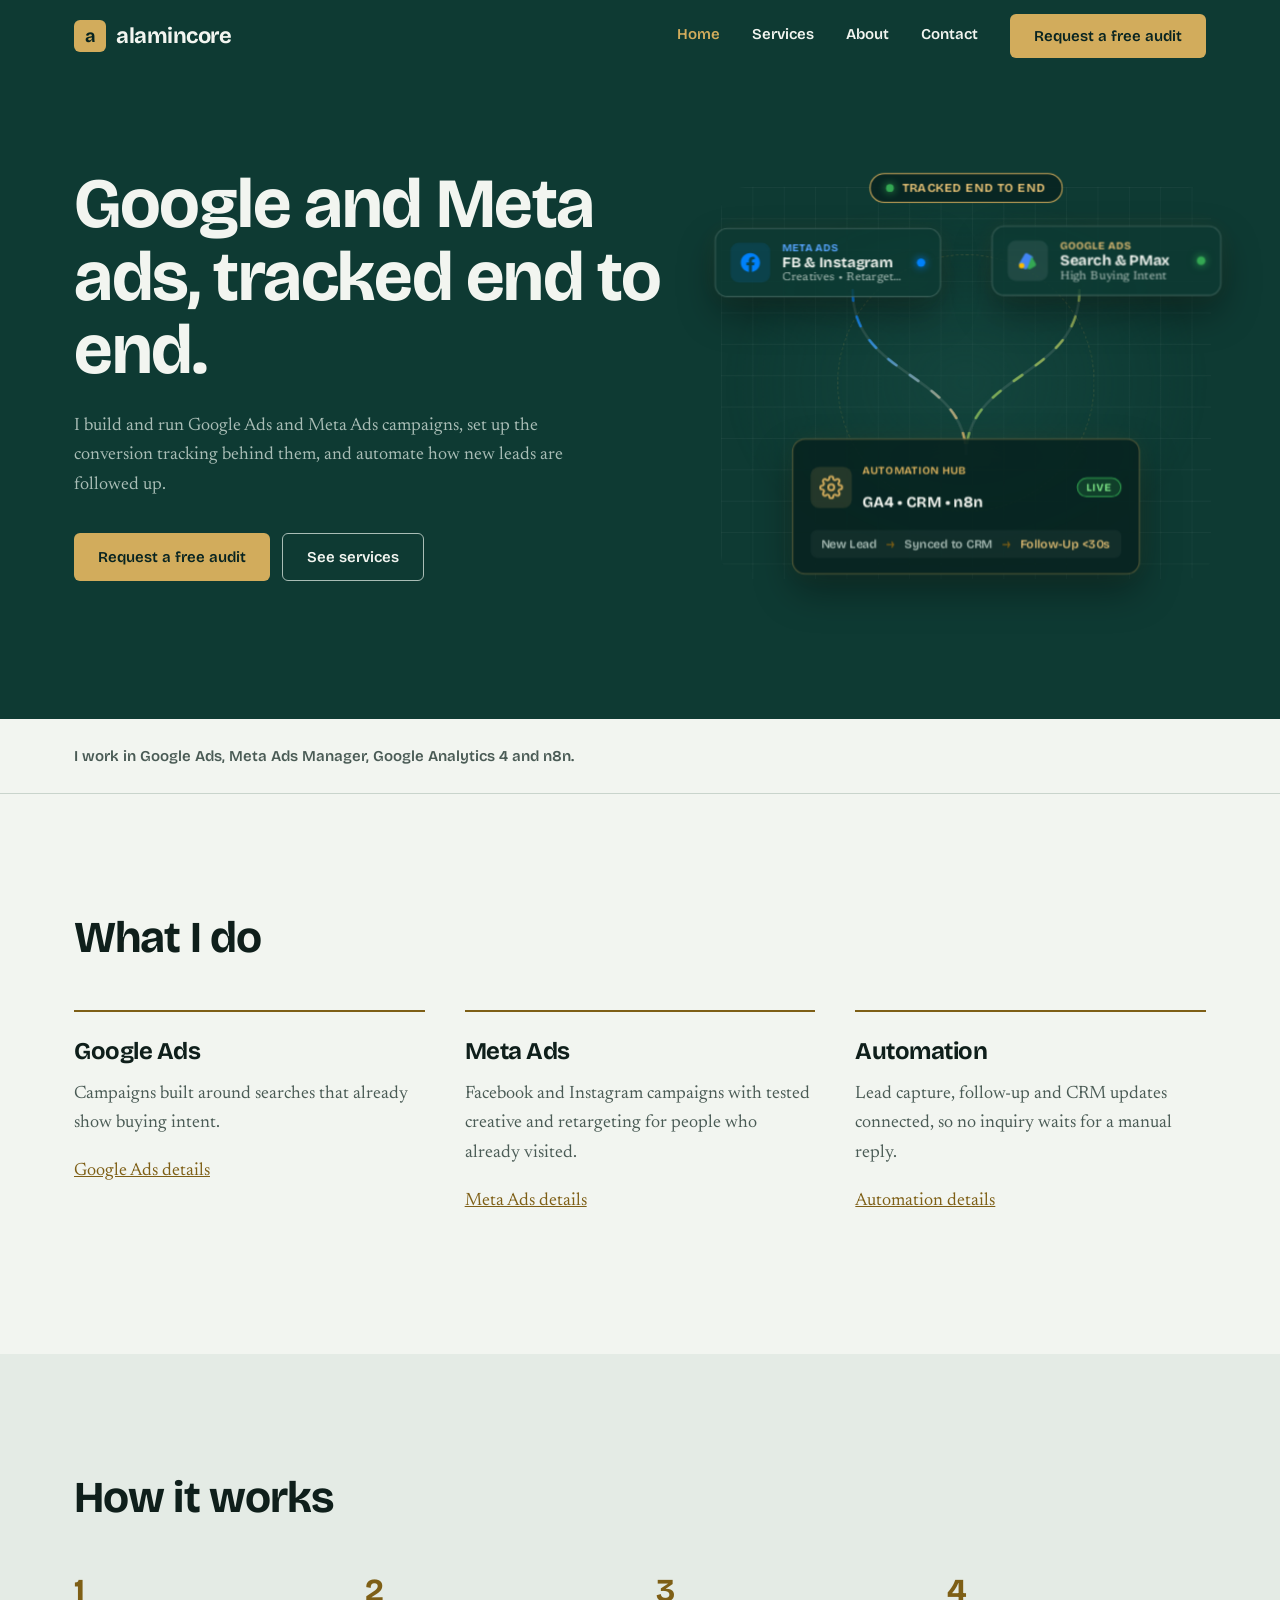
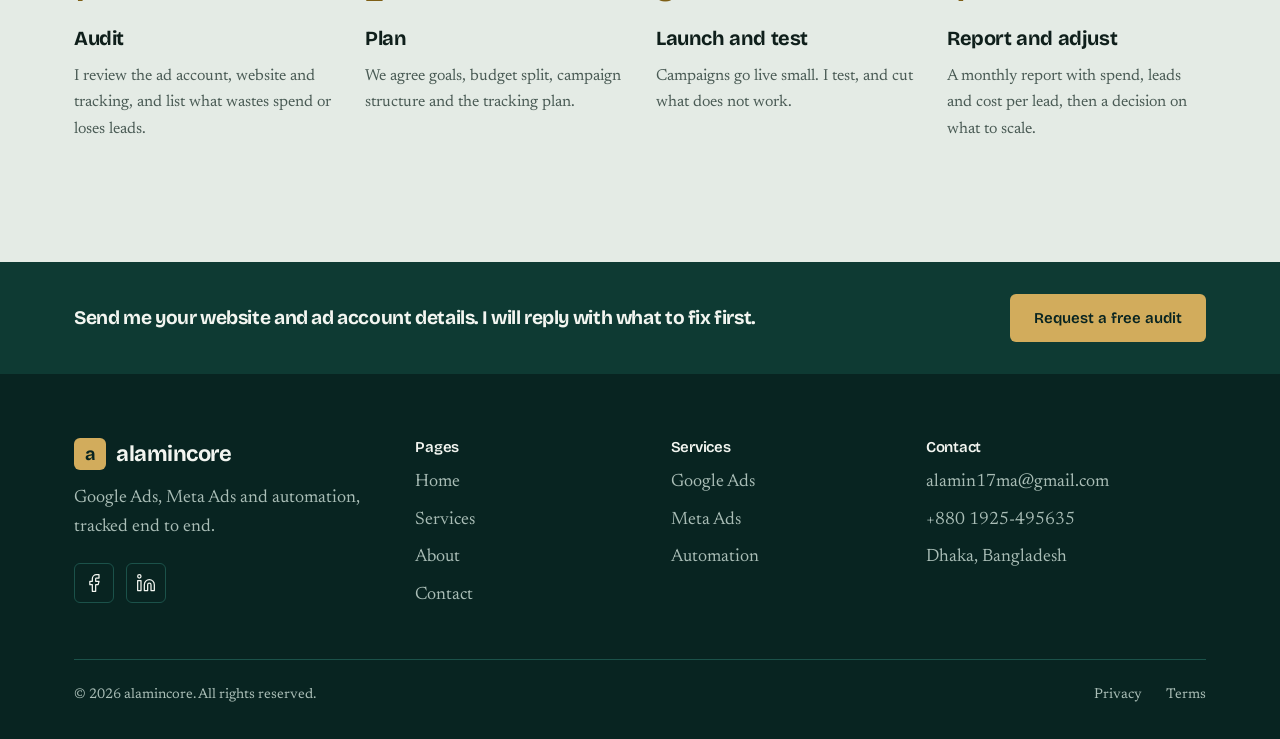
==== commit 107ffceb: "Replace static ad card with interactive 3D Ads and Automation visual pipeline" ====
--- a/index.html
+++ b/index.html
@@ -22,12 +22,99 @@
           <p class="lead in d1">I build and run Google Ads and Meta Ads campaigns, set up the conversion tracking behind them, and automate how new leads are followed up.</p>
           <p class="hero-btns in d2"><a class="btn btn-brass" href="contact.html">Request a free audit</a><a class="btn btn-line" href="services.html">See services</a></p>
         </div>
-        <aside class="ad in d3" aria-label="Example search ad">
-          <span class="ad-tag">Sponsored</span><span class="ad-url">alamincore.com</span>
-          <p class="ad-title">Google &amp; Meta Ads Specialist | Free Ad Account Audit</p>
-          <p>Campaign setup, conversion tracking and lead follow-up automation. Request a free audit.</p>
-          <div class="ad-links"><a href="services.html">Services</a><a href="index.html#process">How it works</a><a href="contact.html">Free audit</a></div>
-        </aside>
+        <div class="hero-visual in d3" id="hero3DScene" aria-label="3D Google Ads, Meta Ads and Automation Visual">
+          <div class="stage-3d" id="stage3D">
+            <!-- 3D Plane Ambient Depth Rings & Grid -->
+            <div class="grid-plane-3d" aria-hidden="true"></div>
+            <div class="radar-pulse" aria-hidden="true"></div>
+
+            <!-- Animated Connecting SVG Cables -->
+            <svg class="circuit-cables" viewBox="0 0 460 380" fill="none" xmlns="http://www.w3.org/2000/svg" aria-hidden="true">
+              <defs>
+                <linearGradient id="metaGrad" x1="0%" y1="0%" x2="100%" y2="100%">
+                  <stop offset="0%" stop-color="#0081FB" />
+                  <stop offset="100%" stop-color="#D2AC5C" />
+                </linearGradient>
+                <linearGradient id="googleGrad" x1="0%" y1="0%" x2="100%" y2="100%">
+                  <stop offset="0%" stop-color="#34A853" />
+                  <stop offset="100%" stop-color="#D2AC5C" />
+                </linearGradient>
+              </defs>
+              <path class="cable-glow cable-meta" d="M 120 100 C 120 185, 230 180, 230 260" />
+              <path class="cable-flow cable-meta-flow" d="M 120 100 C 120 185, 230 180, 230 260" />
+              <path class="cable-glow cable-google" d="M 340 100 C 340 185, 230 180, 230 260" />
+              <path class="cable-flow cable-google-flow" d="M 340 100 C 340 185, 230 180, 230 260" />
+            </svg>
+
+            <!-- Floating Status Beacon -->
+            <div class="node-3d node-badge" style="--depth: 95px;">
+              <span class="beacon-dot"></span>
+              <span>Tracked End to End</span>
+            </div>
+
+            <!-- 3D Node: Meta Ads -->
+            <div class="node-3d node-meta" style="--depth: 45px;">
+              <div class="node-inner">
+                <div class="node-icon meta-icon">
+                  <svg width="22" height="22" viewBox="0 0 24 24" fill="currentColor" aria-hidden="true">
+                    <path d="M12 2C6.477 2 2 6.477 2 12c0 4.991 3.657 9.128 8.438 9.879V14.89h-2.54V12h2.54V9.797c0-2.506 1.492-3.89 3.777-3.89 1.094 0 2.238.195 2.238.195v2.46h-1.26c-1.243 0-1.63.771-1.63 1.562V12h2.773l-.443 2.89h-2.33v6.989C18.343 21.129 22 16.99 22 12c0-5.523-4.477-10-10-10z"/>
+                  </svg>
+                </div>
+                <div class="node-content">
+                  <span class="node-tag tag-meta">Meta Ads</span>
+                  <strong class="node-title">FB &amp; Instagram</strong>
+                  <span class="node-sub">Creatives &bull; Retargeting</span>
+                </div>
+                <span class="pulse-indicator pulse-meta" title="Active campaigns"></span>
+              </div>
+            </div>
+
+            <!-- 3D Node: Google Ads -->
+            <div class="node-3d node-google" style="--depth: 60px;">
+              <div class="node-inner">
+                <div class="node-icon google-icon">
+                  <svg width="22" height="22" viewBox="0 0 24 24" fill="none" aria-hidden="true">
+                    <path d="M3.2 14.8L8.6 5.5C9.2 4.4 10.6 4 11.7 4.6L16.2 7.2C17.3 7.8 17.7 9.2 17.1 10.3L11.7 19.6C11.1 20.7 9.7 21.1 8.6 20.5L4.1 17.9C3 17.3 2.6 15.9 3.2 14.8Z" fill="#4285F4"/>
+                    <path d="M16.2 7.2L11.7 19.6C12.3 20.7 13.7 21.1 14.8 20.5L19.3 17.9C20.4 17.3 20.8 15.9 20.2 14.8L15.7 7C15.9 7 16.1 7.1 16.2 7.2Z" fill="#34A853"/>
+                    <circle cx="5.8" cy="17.2" r="2.8" fill="#FBBC04"/>
+                  </svg>
+                </div>
+                <div class="node-content">
+                  <span class="node-tag tag-google">Google Ads</span>
+                  <strong class="node-title">Search &amp; PMax</strong>
+                  <span class="node-sub">High Buying Intent</span>
+                </div>
+                <span class="pulse-indicator pulse-google" title="Active campaigns"></span>
+              </div>
+            </div>
+
+            <!-- 3D Node: Automation Engine -->
+            <div class="node-3d node-auto" style="--depth: 80px;">
+              <div class="node-inner auto-card">
+                <div class="auto-header">
+                  <div class="node-icon auto-icon">
+                    <svg width="22" height="22" viewBox="0 0 24 24" fill="none" stroke="currentColor" stroke-width="2" stroke-linecap="round" stroke-linejoin="round" aria-hidden="true">
+                      <circle cx="12" cy="12" r="3"/>
+                      <path d="M19.4 15a1.65 1.65 0 0 0 .33 1.82l.06.06a2 2 0 0 1 0 2.83 2 2 0 0 1-2.83 0l-.06-.06a1.65 1.65 0 0 0-1.82-.33 1.65 1.65 0 0 0-1 1.51V21a2 2 0 0 1-2 2 2 2 0 0 1-2-2v-.09A1.65 1.65 0 0 0 9 19.4a1.65 1.65 0 0 0-1.82.33l-.06.06a2 2 0 0 1-2.83 0 2 2 0 0 1 0-2.83l.06-.06a1.65 1.65 0 0 0 .33-1.82 1.65 1.65 0 0 0-1.51-1H3a2 2 0 0 1-2-2 2 2 0 0 1 2-2h.09A1.65 1.65 0 0 0 4.6 9a1.65 1.65 0 0 0-.33-1.82l-.06-.06a2 2 0 0 1 0-2.83 2 2 0 0 1 2.83 0l.06.06a1.65 1.65 0 0 0 1.82.33H9a1.65 1.65 0 0 0 1-1.51V3a2 2 0 0 1 2-2 2 2 0 0 1 2 2v.09a1.65 1.65 0 0 0 1 1.51 1.65 1.65 0 0 0 1.82-.33l.06-.06a2 2 0 0 1 2.83 0 2 2 0 0 1 0 2.83l-.06.06a1.65 1.65 0 0 0-.33 1.82V9a1.65 1.65 0 0 0 1.51 1H21a2 2 0 0 1 2 2 2 2 0 0 1-2 2h-.09a1.65 1.65 0 0 0-1.51 1z"/>
+                    </svg>
+                  </div>
+                  <div>
+                    <span class="node-tag tag-brass">Automation Hub</span>
+                    <strong class="node-title">GA4 &bull; CRM &bull; n8n</strong>
+                  </div>
+                  <span class="live-chip">Live</span>
+                </div>
+                <div class="auto-pipeline">
+                  <span class="pipe-step">New Lead</span>
+                  <span class="pipe-arrow">&rarr;</span>
+                  <span class="pipe-step">Synced to CRM</span>
+                  <span class="pipe-arrow">&rarr;</span>
+                  <span class="pipe-step highlighted">Follow-Up &lt;30s</span>
+                </div>
+              </div>
+            </div>
+          </div>
+        </div>
       </div>
     </section>
     <section class="tools"><div class="container"><p>I work in Google Ads, Meta Ads Manager, Google Analytics 4 and n8n.</p></div></section>
--- a/style.css
+++ b/style.css
@@ -11,7 +11,7 @@
 }
 *,*::before,*::after{box-sizing:border-box}
 html{scroll-behavior:smooth;scroll-padding-top:88px}
-body{margin:0;background:var(--chalk-50);color:var(--ink-900);font:400 18px/1.65 var(--font-text);-webkit-font-smoothing:antialiased}
+body{margin:0;overflow-x:hidden;background:var(--chalk-50);color:var(--ink-900);font:400 18px/1.65 var(--font-text);-webkit-font-smoothing:antialiased}
 h1,h2,h3{margin:0;font-family:var(--font-display);font-weight:700;letter-spacing:-.02em}
 p{margin:0 0 1em;max-width:68ch}
 a{color:var(--brass-700)}
@@ -34,28 +34,79 @@
 
 /* Header */
 .nav{position:fixed;inset:0 0 auto;height:72px;z-index:10;transition:background .2s}
-.nav.scrolled{background:var(--spruce-900)}
+.nav.scrolled,.nav.nav-open{background:var(--spruce-900)}
 .nav .container{display:flex;align-items:center;justify-content:space-between;height:100%}
 .logo{font:700 1.375rem var(--font-display);letter-spacing:-.02em;color:var(--on-dark);text-decoration:none}
 #navLinks{display:flex;align-items:center;gap:32px}
 #navLinks a:not(.btn){color:var(--on-dark);text-decoration:none;font:600 15px var(--font-display)}
 #navLinks a:not(.btn):hover{color:var(--brass-400)}
 .nav .btn{height:44px}
-.burger{display:none;width:44px;height:44px;padding:10px;background:none;border:0;cursor:pointer}
-.burger span{display:block;height:2px;margin:6px 0;background:var(--on-dark)}
+.burger{display:none;width:44px;height:44px;padding:0;background:none;border:0;cursor:pointer;flex-direction:column;justify-content:center;align-items:center;gap:5px;z-index:25}
+.burger span{display:block;width:24px;height:2px;background:var(--on-dark);border-radius:2px;transition:transform .2s ease, opacity .2s ease}
+.burger[aria-expanded="true"] span:nth-child(1){transform:translateY(7px) rotate(45deg)}
+.burger[aria-expanded="true"] span:nth-child(2){opacity:0}
+.burger[aria-expanded="true"] span:nth-child(3){transform:translateY(-7px) rotate(-45deg)}
 
 /* Hero */
 .hero{background:var(--spruce-800);color:var(--on-dark);padding:168px 0 120px}
 .hero-grid{display:grid;grid-template-columns:1.1fr .9fr;gap:64px;align-items:center}
 .hero h1{font-size:clamp(2.5rem,5.5vw,4.5rem);line-height:1.04}
 .lead{margin:24px 0 32px;max-width:52ch;color:var(--on-dark-muted)}
-.ad{background:var(--white);color:var(--ink-900);border-radius:var(--radius-md);padding:24px}
-.ad-tag{margin-right:8px;font:700 14px var(--font-display)}
-.ad-url{font-size:15px;color:var(--ink-600)}
-.ad-title{margin:8px 0;font:600 22px/1.25 var(--font-display);color:var(--spruce-800)}
-.ad p:not(.ad-title){margin:0;font-size:16px;color:var(--ink-600)}
-.ad-links{display:flex;flex-wrap:wrap;gap:8px 20px;margin-top:16px}
-.ad-links a{font:600 14px var(--font-display)}
+/* 3D Hero Ads & Automation Pipeline */
+.hero-visual{position:relative;width:100%;max-width:480px;height:380px;margin:0 auto;perspective:1000px}
+.stage-3d{position:relative;width:100%;height:100%;transform-style:preserve-3d;animation:float3D 7s ease-in-out infinite alternate;transition:transform .12s cubic-bezier(.2,.8,.2,1)}
+@keyframes float3D{
+  0%{transform:rotateX(9deg) rotateY(-8deg) translateY(0)}
+  50%{transform:rotateX(4deg) rotateY(4deg) translateY(-8px)}
+  100%{transform:rotateX(8deg) rotateY(10deg) translateY(-4px)}
+}
+.grid-plane-3d{position:absolute;inset:-10px;border-radius:24px;background:radial-gradient(ellipse at 50% 50%,rgba(27,82,74,0.45) 0%,rgba(8,36,33,0) 70%),linear-gradient(rgba(201,212,204,0.06) 1px,transparent 1px),linear-gradient(90deg,rgba(201,212,204,0.06) 1px,transparent 1px);background-size:100% 100%,32px 32px,32px 32px;transform:translateZ(-20px);pointer-events:none}
+.radar-pulse{position:absolute;top:50%;left:50%;width:260px;height:260px;margin:-130px 0 0 -130px;border-radius:50%;border:1px dashed rgba(210,172,92,0.22);transform:translateZ(-10px);pointer-events:none;animation:radarSpin 24s linear infinite}
+@keyframes radarSpin{to{transform:translateZ(-10px) rotate(360deg)}}
+
+.circuit-cables{position:absolute;inset:0;width:100%;height:100%;pointer-events:none;transform:translateZ(30px)}
+.cable-glow{stroke:rgba(201,212,204,0.14);stroke-width:2.5;fill:none}
+.cable-flow{stroke-width:2.5;stroke-linecap:round;stroke-dasharray:10 16;animation:flowCable 1.8s linear infinite;fill:none}
+.cable-meta-flow{stroke:url(#metaGrad)}
+.cable-google-flow{stroke:url(#googleGrad)}
+@keyframes flowCable{to{stroke-dashoffset:-52}}
+
+.node-3d{position:absolute;transform-style:preserve-3d;transform:translateZ(var(--depth));transition:transform .3s ease,box-shadow .3s ease}
+.node-3d:hover{transform:translateZ(calc(var(--depth) + 16px))}
+.node-inner{background:rgba(14,58,51,0.85);backdrop-filter:blur(14px);-webkit-backdrop-filter:blur(14px);border:1px solid rgba(201,212,204,0.25);border-radius:var(--radius-md);box-shadow:0 16px 36px rgba(0,0,0,0.35),0 0 24px rgba(210,172,92,0.08);padding:12px 14px;display:flex;align-items:center;gap:12px}
+.node-3d:hover .node-inner{border-color:var(--brass-400);box-shadow:0 20px 44px rgba(0,0,0,0.45),0 0 28px rgba(210,172,92,0.2)}
+
+.node-badge{top:0;left:50%;transform:translateX(-50%) translateZ(var(--depth));display:inline-flex;align-items:center;gap:8px;padding:6px 14px;background:rgba(8,36,33,0.88);backdrop-filter:blur(10px);border:1px solid var(--brass-400);border-radius:20px;font:700 11px var(--font-display);letter-spacing:0.04em;text-transform:uppercase;color:var(--brass-300);white-space:nowrap}
+.beacon-dot{width:7px;height:7px;border-radius:50%;background:#34A853;box-shadow:0 0 8px #34A853;animation:pulseBeacon 1.8s infinite}
+@keyframes pulseBeacon{0%,100%{opacity:1;transform:scale(1)}50%{opacity:.4;transform:scale(.8)}}
+
+.node-meta{top:42px;left:0;width:216px}
+.meta-icon{color:#0081FB;background:rgba(0,129,251,0.12);border-radius:8px;width:38px;height:38px;display:flex;align-items:center;justify-content:center;flex-shrink:0}
+
+.node-google{top:42px;right:0;width:216px}
+.google-icon{background:rgba(255,255,255,0.08);border-radius:8px;width:38px;height:38px;display:flex;align-items:center;justify-content:center;flex-shrink:0}
+
+.node-content{display:flex;flex-direction:column;min-width:0}
+.node-tag{font:700 10px var(--font-display);text-transform:uppercase;letter-spacing:.05em}
+.tag-meta{color:#58A6FF}
+.tag-google{color:var(--brass-300)}
+.tag-brass{color:var(--brass-400)}
+.node-title{font:700 14px/1.2 var(--font-display);color:var(--on-dark);white-space:nowrap}
+.node-sub{font:400 11px var(--font-text);color:var(--on-dark-muted);white-space:nowrap;overflow:hidden;text-overflow:ellipsis}
+.pulse-indicator{width:8px;height:8px;border-radius:50%;margin-left:auto;flex-shrink:0}
+.pulse-meta{background:#0081FB;box-shadow:0 0 8px #0081FB;animation:pulseBeacon 2s infinite}
+.pulse-google{background:#34A853;box-shadow:0 0 8px #34A853;animation:pulseBeacon 2s infinite .6s}
+
+.node-auto{bottom:14px;left:50%;transform:translateX(-50%) translateZ(var(--depth));width:320px}
+.node-auto:hover{transform:translateX(-50%) translateZ(calc(var(--depth) + 16px))}
+.auto-card{flex-direction:column;align-items:stretch;gap:10px;padding:14px 16px;background:rgba(8,36,33,0.92);border-color:rgba(210,172,92,0.4)}
+.auto-header{display:flex;align-items:center;gap:10px}
+.auto-icon{color:var(--brass-400);background:rgba(210,172,92,0.14);border-radius:8px;width:38px;height:38px;display:flex;align-items:center;justify-content:center;flex-shrink:0}
+.live-chip{margin-left:auto;padding:2px 8px;border-radius:10px;background:rgba(52,168,83,0.2);border:1px solid #34A853;color:#7EE787;font:700 10px var(--font-display);text-transform:uppercase;letter-spacing:.04em}
+.auto-pipeline{display:flex;align-items:center;justify-content:space-between;gap:6px;padding:6px 10px;background:rgba(255,255,255,0.04);border-radius:6px;font:600 11px var(--font-display)}
+.pipe-step{color:var(--on-dark-muted)}
+.pipe-step.highlighted{color:var(--brass-300)}
+.pipe-arrow{color:var(--brass-700);font-size:12px}
 .in{opacity:0;transform:translateY(8px);animation:in .5s ease-out forwards}
 .d1{animation-delay:.1s}.d2{animation-delay:.25s}.d3{animation-delay:.4s}
 @keyframes in{to{opacity:1;transform:none}}
@@ -105,12 +156,28 @@
 /* Responsive */
 @media(max-width:1024px){.steps{grid-template-columns:repeat(2,1fr)}}
 @media(max-width:768px){
-  .burger{display:block}
-  #navLinks{display:none;position:absolute;top:72px;left:0;right:0;flex-direction:column;align-items:flex-start;gap:20px;padding:24px 20px 32px;background:var(--spruce-900)}
+  .burger{display:flex}
+  #navLinks{display:none;position:absolute;top:72px;left:0;right:0;flex-direction:column;align-items:stretch;gap:14px;padding:20px 24px 28px;background:var(--spruce-900);border-top:1px solid var(--spruce-700);box-shadow:0 12px 28px rgba(0,0,0,0.4)}
   #navLinks.open{display:flex}
+  #navLinks li{width:100%}
+  #navLinks a:not(.btn){display:block;padding:8px 0;font:600 16px var(--font-display);color:var(--on-dark)}
+  #navLinks a:not(.btn):hover{color:var(--brass-400)}
+  #navLinks .btn{width:100%;height:46px;margin-top:6px}
   .sec{padding:72px 0}
+  .sec.dark{padding:36px 0}
+  .band{flex-direction:column;align-items:flex-start;gap:20px}
+  .band h2{white-space:normal;font-size:1.25rem;line-height:1.35}
+  .band .btn{align-self:flex-start}
   .hero{padding:120px 0 72px}
   .hero-grid,.about,.contact-grid{grid-template-columns:minmax(0,1fr);gap:40px}
+  .hero-visual{max-width:390px;height:350px;margin-top:10px}
+  .node-meta{top:36px;left:0;width:180px}
+  .node-google{top:36px;right:0;width:180px}
+  .node-auto{bottom:10px;width:300px}
+  .node-inner{padding:10px 12px;gap:8px}
+  .node-icon{width:32px;height:32px}
+  .node-title{font-size:13px}
+  .node-sub{font-size:10px}
   .row{grid-template-columns:1fr;gap:12px;padding:28px 0}
   .fr{grid-template-columns:1fr}
   .about img{max-width:min(360px,100%)}
@@ -144,8 +211,15 @@
 .cols article{padding-top:20px;border-top:2px solid var(--brass-700)}
 .cols h3{margin-bottom:8px;font-size:1.5rem}
 .cols p{color:var(--ink-600)}
-.band{display:flex;flex-wrap:wrap;align-items:center;justify-content:space-between;gap:32px}
-.band h2{margin:0}
+.sec.dark{padding:36px 0}
+.band{display:flex;flex-wrap:wrap;align-items:center;justify-content:space-between;gap:24px}
+.band h2{margin:0;max-width:none;font-size:clamp(1.15rem,2.2vw,1.35rem);line-height:1.35}
+.band .btn{flex-shrink:0}
+@media(min-width:1025px){
+  .sec.dark{padding:32px 0}
+  .band{flex-wrap:nowrap;gap:28px}
+  .band h2{white-space:nowrap;font-size:clamp(1rem,1.5vw,1.25rem);line-height:1.25}
+}
 /* Inner pages */
 .page>h1+p{margin-bottom:40px}
 .page .info dt{color:var(--ink-600)}
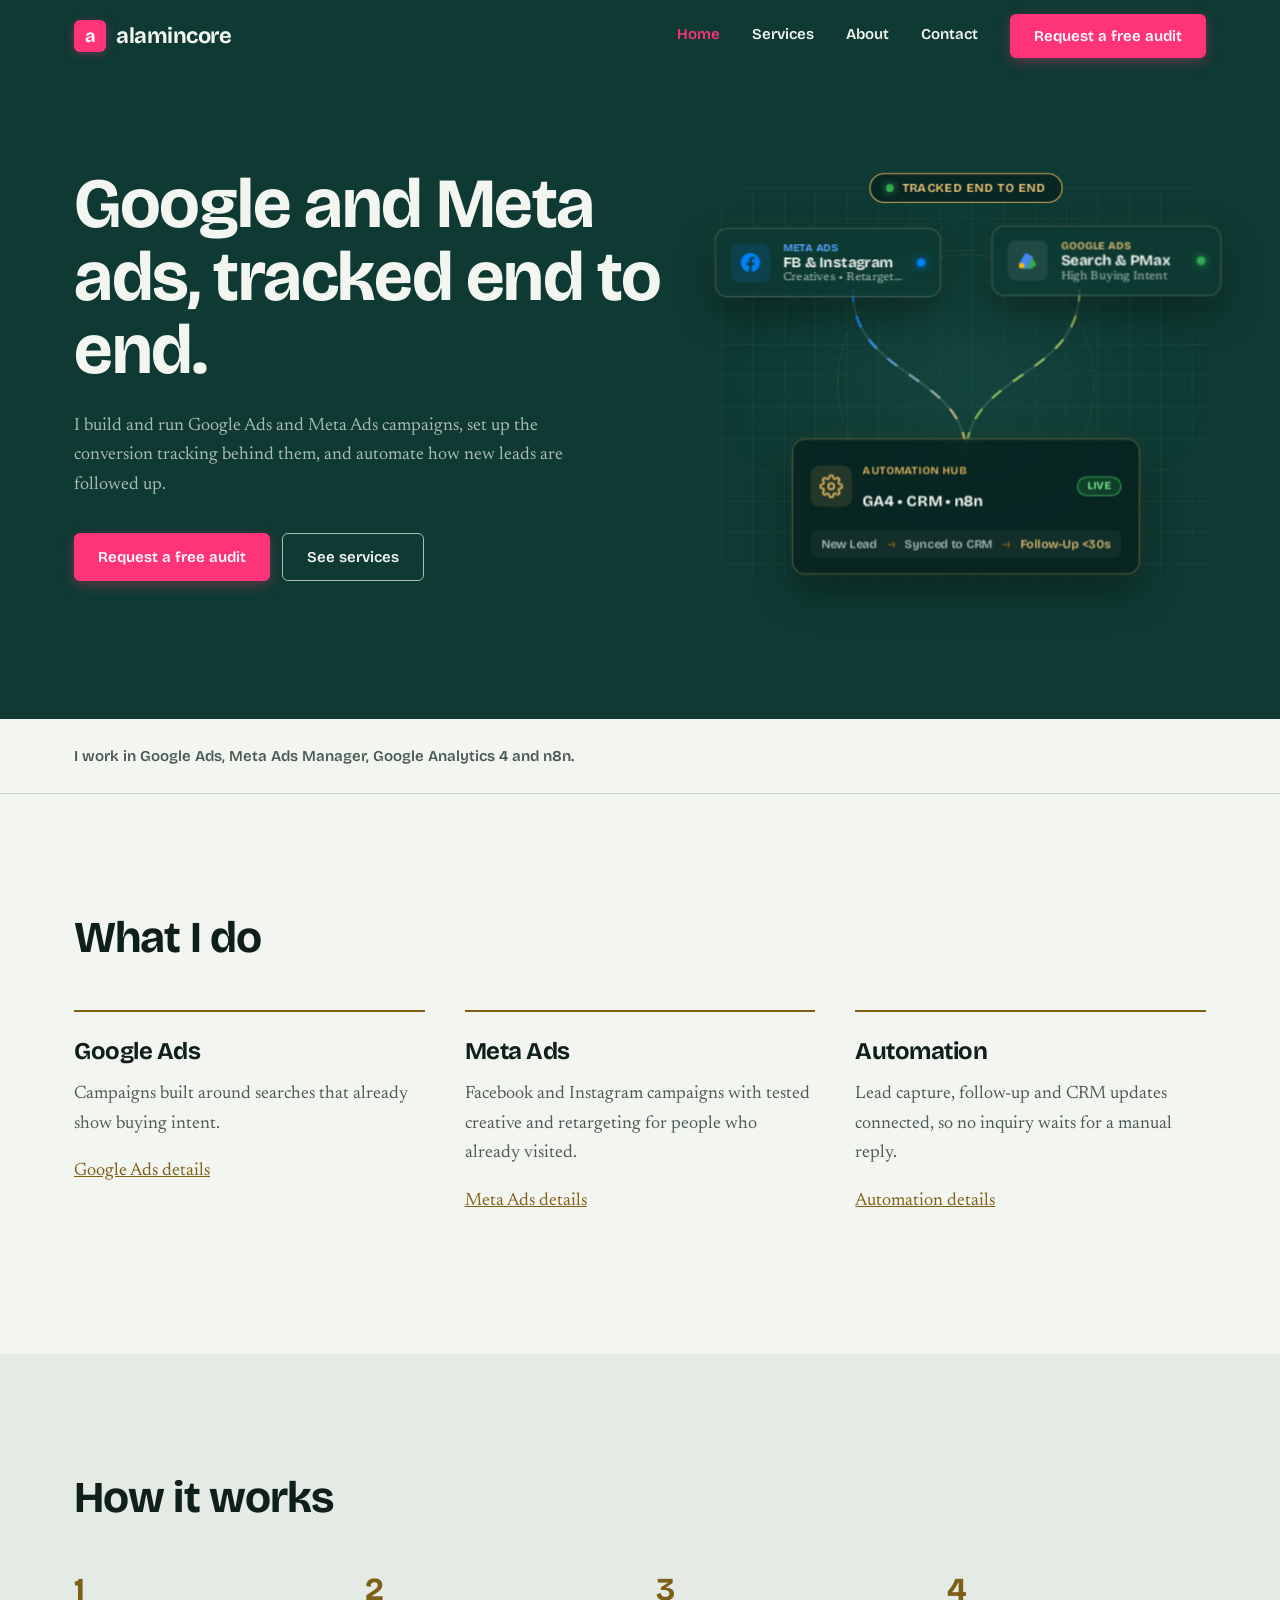
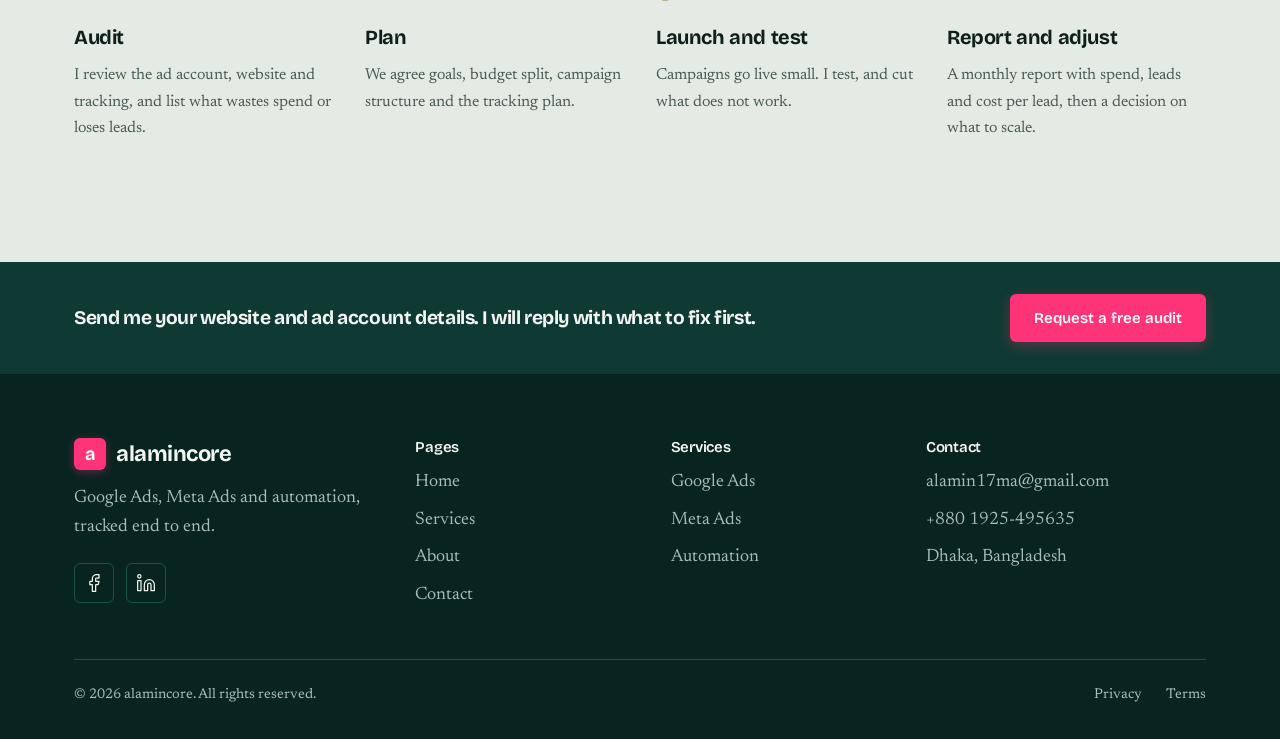
==== commit b29f8b2f: "Update site icon to pink and harmonize all hover colors to pink" ====
--- a/index.html
+++ b/index.html
@@ -5,7 +5,7 @@
   <meta name="viewport" content="width=device-width, initial-scale=1">
   <title>alamincore | Google Ads, Meta Ads &amp; Automation</title>
   <meta name="description" content="I run Google Ads and Meta Ads campaigns, set up the conversion tracking behind them, and automate lead follow-up. Request a free audit.">
-  <link rel="icon" href="data:image/svg+xml,<svg xmlns='http://www.w3.org/2000/svg' viewBox='0 0 32 32'><rect width='32' height='32' rx='6' fill='%230E3A33'/><text x='16' y='23' font-size='20' text-anchor='middle' fill='%23D2AC5C' font-family='Georgia,serif'>a</text></svg>">
+  <link rel="icon" href="data:image/svg+xml,<svg xmlns='http://www.w3.org/2000/svg' viewBox='0 0 32 32'><rect width='32' height='32' rx='6' fill='%23FF3377'/><text x='16' y='23' font-size='20' font-weight='bold' text-anchor='middle' fill='%23FFFFFF' font-family='Georgia,serif'>a</text></svg>">
   <link rel="preconnect" href="https://fonts.googleapis.com">
   <link rel="preconnect" href="https://fonts.gstatic.com" crossorigin>
   <link rel="stylesheet" href="https://fonts.googleapis.com/css2?family=Bricolage+Grotesque:wght@600;700&family=Newsreader:wght@400&display=swap">
--- a/style.css
+++ b/style.css
@@ -4,6 +4,7 @@
   --chalk-50:#F2F5F0;--chalk-100:#E4EBE5;--white:#FFFFFF;--line:#C9D4CC;
   --ink-900:#0F1F1B;--ink-600:#4A5B55;--on-dark:#F2F5F0;--on-dark-muted:#A9BDB6;
   --brass-300:#DDBB72;--brass-400:#D2AC5C;--brass-700:#7E5F16;
+  --pink-400:#FF3377;--pink-300:#FF5C93;--pink-600:#D61A5B;
   --error:#B3261E;--error-on-dark:#FFB4AB;
   --font-display:'Bricolage Grotesque','Helvetica Neue',Arial,sans-serif;
   --font-text:'Newsreader',Georgia,serif;
@@ -14,20 +15,22 @@
 body{margin:0;overflow-x:hidden;background:var(--chalk-50);color:var(--ink-900);font:400 18px/1.65 var(--font-text);-webkit-font-smoothing:antialiased}
 h1,h2,h3{margin:0;font-family:var(--font-display);font-weight:700;letter-spacing:-.02em}
 p{margin:0 0 1em;max-width:68ch}
-a{color:var(--brass-700)}
+a{color:var(--brass-700);transition:color .15s ease}
+a:hover{color:var(--pink-400)}
 ul,ol{margin:0;padding:0;list-style:none}
 img{display:block;max-width:100%}
 [hidden]{display:none!important}
 :focus-visible{outline:2px solid var(--brass-700);outline-offset:2px}
 .nav :focus-visible,.hero :focus-visible,.dark :focus-visible,.foot :focus-visible{outline-color:var(--brass-400)}
+.btn-brass:focus-visible,.btn-pink:focus-visible{outline-color:var(--pink-300)}
 .container{max-width:var(--container);margin:0 auto;padding:0 24px}
 .skip{position:absolute;left:-999px;top:8px;z-index:20;background:var(--white);color:var(--ink-900);padding:8px 12px}
 .skip:focus{left:8px}
 
 /* Buttons */
 .btn{display:inline-flex;align-items:center;justify-content:center;height:48px;padding:0 24px;border:0;border-radius:var(--radius-sm);font:600 15px var(--font-display);text-decoration:none;cursor:pointer}
-.btn-brass{background:var(--brass-400);color:var(--spruce-900)}
-.btn-brass:hover{background:var(--brass-300)}
+.btn-brass,.btn-pink{background:var(--pink-400);color:var(--white);box-shadow:0 4px 14px rgba(255,51,119,0.32);transition:background .2s,box-shadow .2s,transform .2s}
+.btn-brass:hover,.btn-pink:hover{background:var(--pink-300);color:var(--white);box-shadow:0 6px 18px rgba(255,51,119,0.45);transform:translateY(-1px)}
 .btn-dark{background:var(--spruce-800);color:var(--chalk-50)}
 .btn-dark:hover{background:var(--spruce-700)}
 .btn:disabled{opacity:.7;cursor:default}
@@ -38,8 +41,8 @@
 .nav .container{display:flex;align-items:center;justify-content:space-between;height:100%}
 .logo{font:700 1.375rem var(--font-display);letter-spacing:-.02em;color:var(--on-dark);text-decoration:none}
 #navLinks{display:flex;align-items:center;gap:32px}
-#navLinks a:not(.btn){color:var(--on-dark);text-decoration:none;font:600 15px var(--font-display)}
-#navLinks a:not(.btn):hover{color:var(--brass-400)}
+#navLinks a:not(.btn){color:var(--on-dark);text-decoration:none;font:600 15px var(--font-display);transition:color .15s ease}
+#navLinks a:not(.btn):hover{color:var(--pink-400)}
 .nav .btn{height:44px}
 .burger{display:none;width:44px;height:44px;padding:0;background:none;border:0;cursor:pointer;flex-direction:column;justify-content:center;align-items:center;gap:5px;z-index:25}
 .burger span{display:block;width:24px;height:2px;background:var(--on-dark);border-radius:2px;transition:transform .2s ease, opacity .2s ease}
@@ -53,8 +56,8 @@
 .hero h1{font-size:clamp(2.5rem,5.5vw,4.5rem);line-height:1.04}
 .lead{margin:24px 0 32px;max-width:52ch;color:var(--on-dark-muted)}
 /* 3D Hero Ads & Automation Pipeline */
-.hero-visual{position:relative;width:100%;max-width:480px;height:380px;margin:0 auto;perspective:1000px}
-.stage-3d{position:relative;width:100%;height:100%;transform-style:preserve-3d;animation:float3D 7s ease-in-out infinite alternate;transition:transform .12s cubic-bezier(.2,.8,.2,1)}
+.hero-visual{position:relative;width:100%;max-width:480px;height:380px;margin:0 auto;perspective:1000px;contain:layout style}
+.stage-3d{position:relative;width:100%;height:100%;transform-style:preserve-3d;will-change:transform;animation:float3D 7s ease-in-out infinite alternate;transition:transform .12s cubic-bezier(.2,.8,.2,1)}
 @keyframes float3D{
   0%{transform:rotateX(9deg) rotateY(-8deg) translateY(0)}
   50%{transform:rotateX(4deg) rotateY(4deg) translateY(-8px)}
@@ -74,7 +77,7 @@
 .node-3d{position:absolute;transform-style:preserve-3d;transform:translateZ(var(--depth));transition:transform .3s ease,box-shadow .3s ease}
 .node-3d:hover{transform:translateZ(calc(var(--depth) + 16px))}
 .node-inner{background:rgba(14,58,51,0.85);backdrop-filter:blur(14px);-webkit-backdrop-filter:blur(14px);border:1px solid rgba(201,212,204,0.25);border-radius:var(--radius-md);box-shadow:0 16px 36px rgba(0,0,0,0.35),0 0 24px rgba(210,172,92,0.08);padding:12px 14px;display:flex;align-items:center;gap:12px}
-.node-3d:hover .node-inner{border-color:var(--brass-400);box-shadow:0 20px 44px rgba(0,0,0,0.45),0 0 28px rgba(210,172,92,0.2)}
+.node-3d:hover .node-inner{border-color:var(--pink-400);box-shadow:0 20px 44px rgba(0,0,0,0.45),0 0 28px rgba(255,51,119,0.22)}
 
 .node-badge{top:0;left:50%;transform:translateX(-50%) translateZ(var(--depth));display:inline-flex;align-items:center;gap:8px;padding:6px 14px;background:rgba(8,36,33,0.88);backdrop-filter:blur(10px);border:1px solid var(--brass-400);border-radius:20px;font:700 11px var(--font-display);letter-spacing:0.04em;text-transform:uppercase;color:var(--brass-300);white-space:nowrap}
 .beacon-dot{width:7px;height:7px;border-radius:50%;background:#34A853;box-shadow:0 0 8px #34A853;animation:pulseBeacon 1.8s infinite}
@@ -114,7 +117,7 @@
 /* Sections */
 .tools{padding:28px 0;border-bottom:1px solid var(--line)}
 .tools p{margin:0;max-width:none;font:600 15px var(--font-display);color:var(--ink-600)}
-.sec{padding:120px 0}
+.sec{padding:120px 0;content-visibility:auto;contain-intrinsic-size:500px}
 .alt{background:var(--chalk-100)}
 .sec h2{max-width:24ch;margin-bottom:48px;font-size:clamp(1.75rem,3.5vw,2.75rem);line-height:1.1}
 .row{display:grid;grid-template-columns:1fr 1.3fr 1fr;gap:32px;padding:40px 0;border-top:1px solid var(--line)}
@@ -160,8 +163,8 @@
   #navLinks{display:none;position:absolute;top:72px;left:0;right:0;flex-direction:column;align-items:stretch;gap:14px;padding:20px 24px 28px;background:var(--spruce-900);border-top:1px solid var(--spruce-700);box-shadow:0 12px 28px rgba(0,0,0,0.4)}
   #navLinks.open{display:flex}
   #navLinks li{width:100%}
-  #navLinks a:not(.btn){display:block;padding:8px 0;font:600 16px var(--font-display);color:var(--on-dark)}
-  #navLinks a:not(.btn):hover{color:var(--brass-400)}
+  #navLinks a:not(.btn){display:block;padding:8px 0;font:600 16px var(--font-display);color:var(--on-dark);transition:color .15s ease}
+  #navLinks a:not(.btn):hover{color:var(--pink-400)}
   #navLinks .btn{width:100%;height:46px;margin-top:6px}
   .sec{padding:72px 0}
   .sec.dark{padding:36px 0}
@@ -170,11 +173,15 @@
   .band .btn{align-self:flex-start}
   .hero{padding:120px 0 72px}
   .hero-grid,.about,.contact-grid{grid-template-columns:minmax(0,1fr);gap:40px}
-  .hero-visual{max-width:390px;height:350px;margin-top:10px}
+  .hero-visual{max-width:390px;height:340px;margin-top:10px}
+  .stage-3d{animation:floatMobile 6s ease-in-out infinite alternate}
+  @keyframes floatMobile{0%{transform:translateY(0)}100%{transform:translateY(-8px)}}
+  .grid-plane-3d,.radar-pulse{display:none}
+  .node-inner{background:rgba(8,36,33,0.96);backdrop-filter:none;-webkit-backdrop-filter:none;padding:10px 12px;gap:8px}
+  .node-badge{background:rgba(8,36,33,0.95);backdrop-filter:none;-webkit-backdrop-filter:none}
   .node-meta{top:36px;left:0;width:180px}
   .node-google{top:36px;right:0;width:180px}
   .node-auto{bottom:10px;width:300px}
-  .node-inner{padding:10px 12px;gap:8px}
   .node-icon{width:32px;height:32px}
   .node-title{font-size:13px}
   .node-sub{font-size:10px}
@@ -201,10 +208,10 @@
 
 /* Header mark, active link, buttons */
 .logo{display:inline-flex;align-items:center;gap:10px}
-.mark{display:inline-grid;place-items:center;width:32px;height:32px;border-radius:var(--radius-sm);background:var(--brass-400);color:var(--spruce-900);font:700 1.125rem var(--font-display);letter-spacing:0}
-#navLinks a[aria-current]:not(.btn){color:var(--brass-400)}
-.btn-line{border:1px solid var(--on-dark-muted);background:none;color:var(--on-dark)}
-.btn-line:hover{border-color:var(--on-dark)}
+.mark{display:inline-grid;place-items:center;width:32px;height:32px;border-radius:var(--radius-sm);background:var(--pink-400);color:var(--white);font:700 1.125rem var(--font-display);letter-spacing:0;box-shadow:0 2px 10px rgba(255,51,119,0.35)}
+#navLinks a[aria-current]:not(.btn){color:var(--pink-400)}
+.btn-line{border:1px solid var(--on-dark-muted);background:none;color:var(--on-dark);transition:border-color .15s,color .15s}
+.btn-line:hover{border-color:var(--pink-400);color:var(--pink-400)}
 .hero-btns{display:flex;flex-wrap:wrap;gap:12px;max-width:none}
 /* Home columns and call-to-action band */
 .cols{display:grid;grid-template-columns:repeat(3,1fr);gap:40px}
@@ -232,8 +239,8 @@
 .foot h3{margin-bottom:12px;font:600 15px var(--font-display);color:var(--on-dark)}
 .foot li+li{margin-top:8px}
 .foot p{margin:12px 0 0}
-.foot a{color:var(--on-dark-muted);text-decoration:none}
-.foot a:hover{color:var(--brass-400)}
+.foot a{color:var(--on-dark-muted);text-decoration:none;transition:color .15s ease}
+.foot a:hover{color:var(--pink-400)}
 .foot .logo{color:var(--on-dark)}
 .foot-bottom{display:flex;flex-wrap:wrap;justify-content:space-between;gap:16px;margin-top:48px;padding-top:24px;border-top:1px solid var(--spruce-700);font-size:14px}
 .foot-bottom p{margin:0}
@@ -244,5 +251,5 @@
 
 /* Footer social icons */
 .social-icons{display:flex;gap:12px;margin-top:20px}
-.foot .social-icons a{display:inline-grid;place-items:center;width:40px;height:40px;border:1px solid var(--spruce-700);border-radius:var(--radius-sm);color:var(--on-dark)}
-.foot .social-icons a:hover{border-color:var(--brass-400);color:var(--brass-400)}
+.foot .social-icons a{display:inline-grid;place-items:center;width:40px;height:40px;border:1px solid var(--spruce-700);border-radius:var(--radius-sm);color:var(--on-dark);transition:border-color .2s,color .2s,transform .2s}
+.foot .social-icons a:hover{border-color:var(--pink-400);color:var(--pink-400);transform:translateY(-2px)}
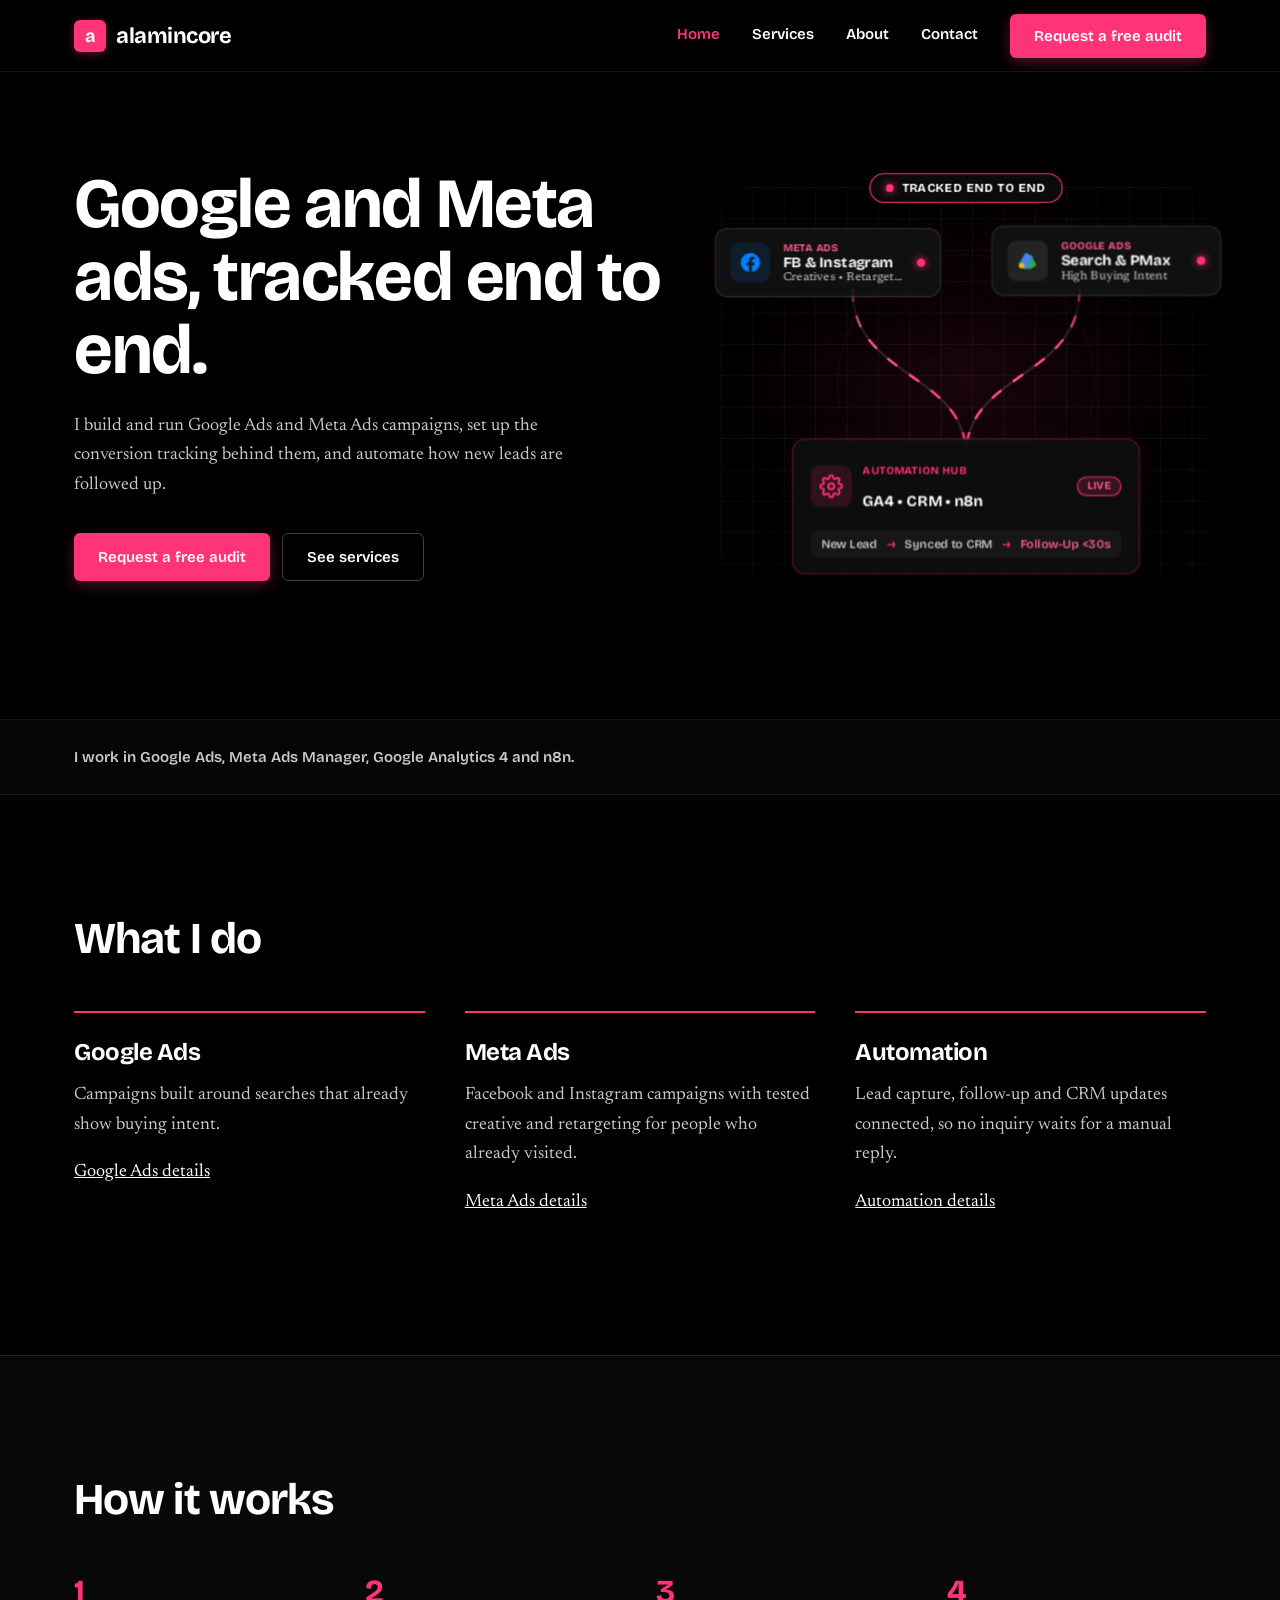
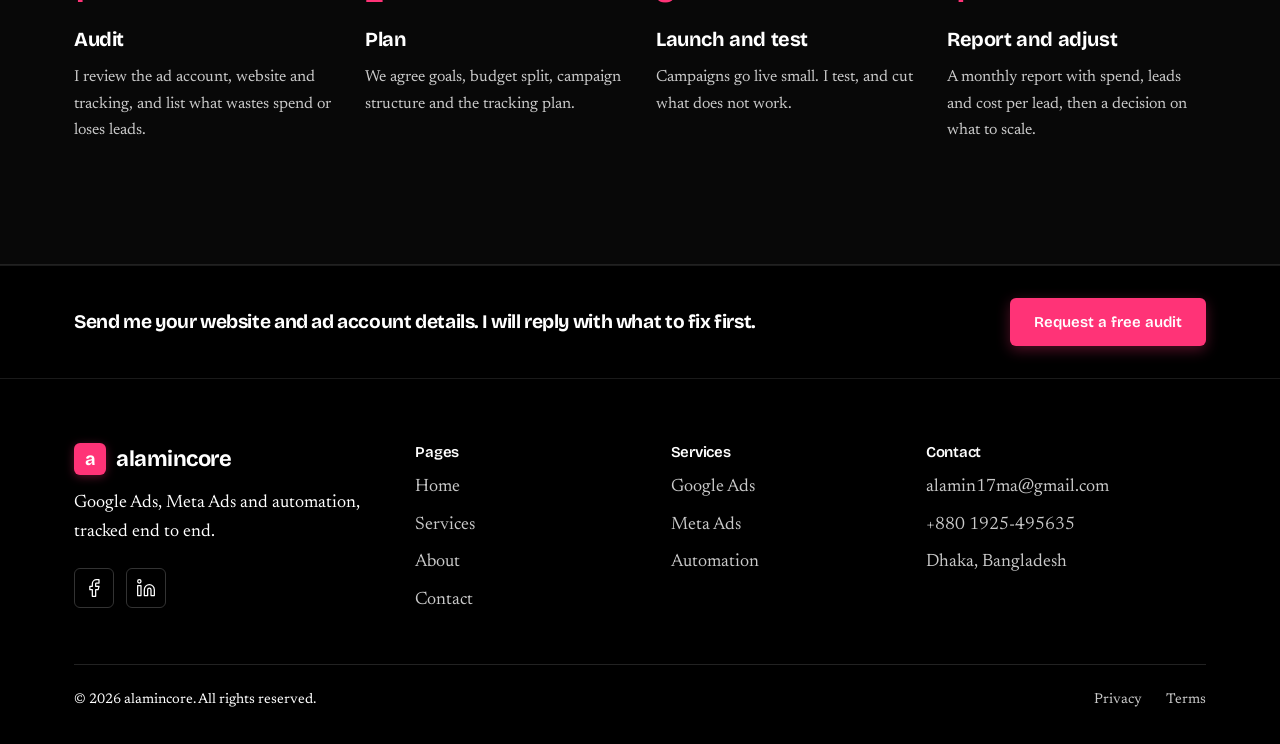
==== commit 1e254b42: "Merge pull request #2 from alaminuserinfo-afk/redesign-v1 new design" ====
--- a/index.html
+++ b/index.html
@@ -32,12 +32,12 @@
             <svg class="circuit-cables" viewBox="0 0 460 380" fill="none" xmlns="http://www.w3.org/2000/svg" aria-hidden="true">
               <defs>
                 <linearGradient id="metaGrad" x1="0%" y1="0%" x2="100%" y2="100%">
-                  <stop offset="0%" stop-color="#0081FB" />
-                  <stop offset="100%" stop-color="#D2AC5C" />
+                  <stop offset="0%" stop-color="#FF5C93" />
+                  <stop offset="100%" stop-color="#FF3377" />
                 </linearGradient>
                 <linearGradient id="googleGrad" x1="0%" y1="0%" x2="100%" y2="100%">
-                  <stop offset="0%" stop-color="#34A853" />
-                  <stop offset="100%" stop-color="#D2AC5C" />
+                  <stop offset="0%" stop-color="#FF5C93" />
+                  <stop offset="100%" stop-color="#FF3377" />
                 </linearGradient>
               </defs>
               <path class="cable-glow cable-meta" d="M 120 100 C 120 185, 230 180, 230 260" />
--- a/style.css
+++ b/style.css
@@ -1,43 +1,47 @@
-/* alamincore: Spruce and Brass. Colors only via variables. */
+/* alamincore: Full Black & Pink Design System */
 :root{
-  --spruce-900:#082421;--spruce-800:#0E3A33;--spruce-700:#1B524A;
-  --chalk-50:#F2F5F0;--chalk-100:#E4EBE5;--white:#FFFFFF;--line:#C9D4CC;
-  --ink-900:#0F1F1B;--ink-600:#4A5B55;--on-dark:#F2F5F0;--on-dark-muted:#A9BDB6;
-  --brass-300:#DDBB72;--brass-400:#D2AC5C;--brass-700:#7E5F16;
+  --black:#000000;--black-surface:#080808;--black-elevated:#121212;
+  --line:rgba(255,255,255,0.1);--white:#FFFFFF;
+  --text-main:#FFFFFF;--text-muted:#C9C9C9;--text-subtle:#8A8A8A;
+  --spruce-900:#000000;--spruce-800:#000000;--spruce-700:#222222;
+  --chalk-50:#000000;--chalk-100:#080808;
+  --ink-900:#FFFFFF;--ink-600:#C9C9C9;
+  --on-dark:#FFFFFF;--on-dark-muted:#C9C9C9;
+  --brass-300:#FF5C93;--brass-400:#FF3377;--brass-700:#FF3377;
   --pink-400:#FF3377;--pink-300:#FF5C93;--pink-600:#D61A5B;
-  --error:#B3261E;--error-on-dark:#FFB4AB;
+  --error:#FF4D4D;--error-on-dark:#FFB4AB;
   --font-display:'Bricolage Grotesque','Helvetica Neue',Arial,sans-serif;
   --font-text:'Newsreader',Georgia,serif;
   --radius-sm:6px;--radius-md:12px;--container:1180px;
 }
 *,*::before,*::after{box-sizing:border-box}
-html{scroll-behavior:smooth;scroll-padding-top:88px}
-body{margin:0;overflow-x:hidden;background:var(--chalk-50);color:var(--ink-900);font:400 18px/1.65 var(--font-text);-webkit-font-smoothing:antialiased}
-h1,h2,h3{margin:0;font-family:var(--font-display);font-weight:700;letter-spacing:-.02em}
-p{margin:0 0 1em;max-width:68ch}
-a{color:var(--brass-700);transition:color .15s ease}
+html{scroll-behavior:smooth;scroll-padding-top:88px;background:#000000}
+body{margin:0;overflow-x:hidden;background:#000000;color:var(--text-main);font:400 18px/1.65 var(--font-text);-webkit-font-smoothing:antialiased}
+h1,h2,h3{margin:0;font-family:var(--font-display);font-weight:700;letter-spacing:-.02em;color:#FFFFFF}
+p{margin:0 0 1em;max-width:68ch;color:var(--text-main)}
+a{color:var(--white);transition:color .15s ease}
 a:hover{color:var(--pink-400)}
 ul,ol{margin:0;padding:0;list-style:none}
 img{display:block;max-width:100%}
 [hidden]{display:none!important}
-:focus-visible{outline:2px solid var(--brass-700);outline-offset:2px}
-.nav :focus-visible,.hero :focus-visible,.dark :focus-visible,.foot :focus-visible{outline-color:var(--brass-400)}
+:focus-visible{outline:2px solid var(--pink-400);outline-offset:2px}
+.nav :focus-visible,.hero :focus-visible,.dark :focus-visible,.foot :focus-visible{outline-color:var(--pink-400)}
 .btn-brass:focus-visible,.btn-pink:focus-visible{outline-color:var(--pink-300)}
 .container{max-width:var(--container);margin:0 auto;padding:0 24px}
-.skip{position:absolute;left:-999px;top:8px;z-index:20;background:var(--white);color:var(--ink-900);padding:8px 12px}
+.skip{position:absolute;left:-999px;top:8px;z-index:20;background:#111111;color:#FFFFFF;padding:8px 12px;border:1px solid var(--pink-400)}
 .skip:focus{left:8px}
 
 /* Buttons */
 .btn{display:inline-flex;align-items:center;justify-content:center;height:48px;padding:0 24px;border:0;border-radius:var(--radius-sm);font:600 15px var(--font-display);text-decoration:none;cursor:pointer}
 .btn-brass,.btn-pink{background:var(--pink-400);color:var(--white);box-shadow:0 4px 14px rgba(255,51,119,0.32);transition:background .2s,box-shadow .2s,transform .2s}
 .btn-brass:hover,.btn-pink:hover{background:var(--pink-300);color:var(--white);box-shadow:0 6px 18px rgba(255,51,119,0.45);transform:translateY(-1px)}
-.btn-dark{background:var(--spruce-800);color:var(--chalk-50)}
-.btn-dark:hover{background:var(--spruce-700)}
+.btn-dark{background:#161616;color:#FFFFFF;border:1px solid rgba(255,255,255,0.22);box-shadow:0 4px 14px rgba(0,0,0,0.6);transition:background .2s,border-color .2s,color .2s,transform .2s}
+.btn-dark:hover{background:#222222;border-color:var(--pink-400);color:var(--pink-400);transform:translateY(-1px)}
 .btn:disabled{opacity:.7;cursor:default}
 
 /* Header */
-.nav{position:fixed;inset:0 0 auto;height:72px;z-index:10;transition:background .2s}
-.nav.scrolled,.nav.nav-open{background:var(--spruce-900)}
+.nav{position:fixed;inset:0 0 auto;height:72px;z-index:10;transition:background .2s;background:#000000;border-bottom:1px solid rgba(255,255,255,0.08)}
+.nav.scrolled,.nav.nav-open{background:#000000}
 .nav .container{display:flex;align-items:center;justify-content:space-between;height:100%}
 .logo{font:700 1.375rem var(--font-display);letter-spacing:-.02em;color:var(--on-dark);text-decoration:none}
 #navLinks{display:flex;align-items:center;gap:32px}
@@ -51,7 +55,7 @@
 .burger[aria-expanded="true"] span:nth-child(3){transform:translateY(-7px) rotate(-45deg)}
 
 /* Hero */
-.hero{background:var(--spruce-800);color:var(--on-dark);padding:168px 0 120px}
+.hero{background:#000000;color:var(--on-dark);padding:168px 0 120px;border-bottom:1px solid rgba(255,255,255,0.08)}
 .hero-grid{display:grid;grid-template-columns:1.1fr .9fr;gap:64px;align-items:center}
 .hero h1{font-size:clamp(2.5rem,5.5vw,4.5rem);line-height:1.04}
 .lead{margin:24px 0 32px;max-width:52ch;color:var(--on-dark-muted)}
@@ -63,12 +67,12 @@
   50%{transform:rotateX(4deg) rotateY(4deg) translateY(-8px)}
   100%{transform:rotateX(8deg) rotateY(10deg) translateY(-4px)}
 }
-.grid-plane-3d{position:absolute;inset:-10px;border-radius:24px;background:radial-gradient(ellipse at 50% 50%,rgba(27,82,74,0.45) 0%,rgba(8,36,33,0) 70%),linear-gradient(rgba(201,212,204,0.06) 1px,transparent 1px),linear-gradient(90deg,rgba(201,212,204,0.06) 1px,transparent 1px);background-size:100% 100%,32px 32px,32px 32px;transform:translateZ(-20px);pointer-events:none}
-.radar-pulse{position:absolute;top:50%;left:50%;width:260px;height:260px;margin:-130px 0 0 -130px;border-radius:50%;border:1px dashed rgba(210,172,92,0.22);transform:translateZ(-10px);pointer-events:none;animation:radarSpin 24s linear infinite}
+.grid-plane-3d{position:absolute;inset:-10px;border-radius:24px;background:radial-gradient(ellipse at 50% 50%,rgba(255,51,119,0.1) 0%,rgba(0,0,0,0) 70%),linear-gradient(rgba(255,255,255,0.05) 1px,transparent 1px),linear-gradient(90deg,rgba(255,255,255,0.05) 1px,transparent 1px);background-size:100% 100%,32px 32px,32px 32px;transform:translateZ(-20px);pointer-events:none}
+.radar-pulse{position:absolute;top:50%;left:50%;width:260px;height:260px;margin:-130px 0 0 -130px;border-radius:50%;border:1px dashed rgba(255,51,119,0.25);transform:translateZ(-10px);pointer-events:none;animation:radarSpin 24s linear infinite}
 @keyframes radarSpin{to{transform:translateZ(-10px) rotate(360deg)}}
 
 .circuit-cables{position:absolute;inset:0;width:100%;height:100%;pointer-events:none;transform:translateZ(30px)}
-.cable-glow{stroke:rgba(201,212,204,0.14);stroke-width:2.5;fill:none}
+.cable-glow{stroke:rgba(255,255,255,0.12);stroke-width:2.5;fill:none}
 .cable-flow{stroke-width:2.5;stroke-linecap:round;stroke-dasharray:10 16;animation:flowCable 1.8s linear infinite;fill:none}
 .cable-meta-flow{stroke:url(#metaGrad)}
 .cable-google-flow{stroke:url(#googleGrad)}
@@ -76,11 +80,11 @@
 
 .node-3d{position:absolute;transform-style:preserve-3d;transform:translateZ(var(--depth));transition:transform .3s ease,box-shadow .3s ease}
 .node-3d:hover{transform:translateZ(calc(var(--depth) + 16px))}
-.node-inner{background:rgba(14,58,51,0.85);backdrop-filter:blur(14px);-webkit-backdrop-filter:blur(14px);border:1px solid rgba(201,212,204,0.25);border-radius:var(--radius-md);box-shadow:0 16px 36px rgba(0,0,0,0.35),0 0 24px rgba(210,172,92,0.08);padding:12px 14px;display:flex;align-items:center;gap:12px}
-.node-3d:hover .node-inner{border-color:var(--pink-400);box-shadow:0 20px 44px rgba(0,0,0,0.45),0 0 28px rgba(255,51,119,0.22)}
-
-.node-badge{top:0;left:50%;transform:translateX(-50%) translateZ(var(--depth));display:inline-flex;align-items:center;gap:8px;padding:6px 14px;background:rgba(8,36,33,0.88);backdrop-filter:blur(10px);border:1px solid var(--brass-400);border-radius:20px;font:700 11px var(--font-display);letter-spacing:0.04em;text-transform:uppercase;color:var(--brass-300);white-space:nowrap}
-.beacon-dot{width:7px;height:7px;border-radius:50%;background:#34A853;box-shadow:0 0 8px #34A853;animation:pulseBeacon 1.8s infinite}
+.node-inner{background:rgba(18,18,18,0.92);backdrop-filter:blur(14px);-webkit-backdrop-filter:blur(14px);border:1px solid rgba(255,255,255,0.14);border-radius:var(--radius-md);box-shadow:0 16px 36px rgba(0,0,0,0.65),0 0 24px rgba(255,51,119,0.08);padding:12px 14px;display:flex;align-items:center;gap:12px}
+.node-3d:hover .node-inner{border-color:var(--pink-400);box-shadow:0 20px 44px rgba(0,0,0,0.75),0 0 28px rgba(255,51,119,0.26)}
+
+.node-badge{top:0;left:50%;transform:translateX(-50%) translateZ(var(--depth));display:inline-flex;align-items:center;gap:8px;padding:6px 14px;background:rgba(12,12,12,0.95);backdrop-filter:blur(10px);border:1px solid var(--pink-400);border-radius:20px;font:700 11px var(--font-display);letter-spacing:0.04em;text-transform:uppercase;color:#FFFFFF;white-space:nowrap}
+.beacon-dot{width:7px;height:7px;border-radius:50%;background:var(--pink-400);box-shadow:0 0 8px var(--pink-400);animation:pulseBeacon 1.8s infinite}
 @keyframes pulseBeacon{0%,100%{opacity:1;transform:scale(1)}50%{opacity:.4;transform:scale(.8)}}
 
 .node-meta{top:42px;left:0;width:216px}
@@ -91,67 +95,69 @@
 
 .node-content{display:flex;flex-direction:column;min-width:0}
 .node-tag{font:700 10px var(--font-display);text-transform:uppercase;letter-spacing:.05em}
-.tag-meta{color:#58A6FF}
-.tag-google{color:var(--brass-300)}
-.tag-brass{color:var(--brass-400)}
+.tag-meta{color:var(--pink-300)}
+.tag-google{color:var(--pink-300)}
+.tag-brass{color:var(--pink-400)}
 .node-title{font:700 14px/1.2 var(--font-display);color:var(--on-dark);white-space:nowrap}
 .node-sub{font:400 11px var(--font-text);color:var(--on-dark-muted);white-space:nowrap;overflow:hidden;text-overflow:ellipsis}
 .pulse-indicator{width:8px;height:8px;border-radius:50%;margin-left:auto;flex-shrink:0}
-.pulse-meta{background:#0081FB;box-shadow:0 0 8px #0081FB;animation:pulseBeacon 2s infinite}
-.pulse-google{background:#34A853;box-shadow:0 0 8px #34A853;animation:pulseBeacon 2s infinite .6s}
+.pulse-meta{background:var(--pink-400);box-shadow:0 0 8px var(--pink-400);animation:pulseBeacon 2s infinite}
+.pulse-google{background:var(--pink-400);box-shadow:0 0 8px var(--pink-400);animation:pulseBeacon 2s infinite .6s}
 
 .node-auto{bottom:14px;left:50%;transform:translateX(-50%) translateZ(var(--depth));width:320px}
 .node-auto:hover{transform:translateX(-50%) translateZ(calc(var(--depth) + 16px))}
-.auto-card{flex-direction:column;align-items:stretch;gap:10px;padding:14px 16px;background:rgba(8,36,33,0.92);border-color:rgba(210,172,92,0.4)}
+.auto-card{flex-direction:column;align-items:stretch;gap:10px;padding:14px 16px;background:rgba(14,14,14,0.96);border-color:rgba(255,51,119,0.35)}
 .auto-header{display:flex;align-items:center;gap:10px}
-.auto-icon{color:var(--brass-400);background:rgba(210,172,92,0.14);border-radius:8px;width:38px;height:38px;display:flex;align-items:center;justify-content:center;flex-shrink:0}
-.live-chip{margin-left:auto;padding:2px 8px;border-radius:10px;background:rgba(52,168,83,0.2);border:1px solid #34A853;color:#7EE787;font:700 10px var(--font-display);text-transform:uppercase;letter-spacing:.04em}
+.auto-icon{color:var(--pink-400);background:rgba(255,51,119,0.14);border-radius:8px;width:38px;height:38px;display:flex;align-items:center;justify-content:center;flex-shrink:0}
+.live-chip{margin-left:auto;padding:2px 8px;border-radius:10px;background:rgba(255,51,119,0.16);border:1px solid var(--pink-400);color:var(--pink-300);font:700 10px var(--font-display);text-transform:uppercase;letter-spacing:.04em}
 .auto-pipeline{display:flex;align-items:center;justify-content:space-between;gap:6px;padding:6px 10px;background:rgba(255,255,255,0.04);border-radius:6px;font:600 11px var(--font-display)}
 .pipe-step{color:var(--on-dark-muted)}
-.pipe-step.highlighted{color:var(--brass-300)}
-.pipe-arrow{color:var(--brass-700);font-size:12px}
+.pipe-step.highlighted{color:var(--pink-300)}
+.pipe-arrow{color:var(--pink-400);font-size:12px}
 .in{opacity:0;transform:translateY(8px);animation:in .5s ease-out forwards}
 .d1{animation-delay:.1s}.d2{animation-delay:.25s}.d3{animation-delay:.4s}
 @keyframes in{to{opacity:1;transform:none}}
 
 /* Sections */
-.tools{padding:28px 0;border-bottom:1px solid var(--line)}
-.tools p{margin:0;max-width:none;font:600 15px var(--font-display);color:var(--ink-600)}
-.sec{padding:120px 0;content-visibility:auto;contain-intrinsic-size:500px}
-.alt{background:var(--chalk-100)}
-.sec h2{max-width:24ch;margin-bottom:48px;font-size:clamp(1.75rem,3.5vw,2.75rem);line-height:1.1}
+.tools{padding:28px 0;background:#050505;border-bottom:1px solid var(--line)}
+.tools p{margin:0;max-width:none;font:600 15px var(--font-display);color:var(--text-muted)}
+.sec{padding:120px 0;background:#000000;content-visibility:auto;contain-intrinsic-size:500px}
+.alt{background:#080808;border-top:1px solid var(--line);border-bottom:1px solid var(--line)}
+.sec h2{max-width:24ch;margin-bottom:48px;font-size:clamp(1.75rem,3.5vw,2.75rem);line-height:1.1;color:#FFFFFF}
 .row{display:grid;grid-template-columns:1fr 1.3fr 1fr;gap:32px;padding:40px 0;border-top:1px solid var(--line)}
 .row:last-child{border-bottom:1px solid var(--line)}
-.row h3{font-size:1.5rem}
-.row p{margin:0;color:var(--ink-600)}
-.row li{font-size:16px;color:var(--ink-600)}
+.row h3{font-size:1.5rem;color:#FFFFFF}
+.row p{margin:0;color:var(--text-muted)}
+.row li{font-size:16px;color:var(--text-muted)}
 .row li+li{margin-top:6px}
 .after{margin:48px 0 0}
 .steps{display:grid;grid-template-columns:repeat(4,1fr);gap:32px;counter-reset:s}
 .steps li{counter-increment:s}
-.steps li::before{content:counter(s);display:block;margin-bottom:12px;font:700 2rem var(--font-display);color:var(--brass-700)}
-.steps h3{margin-bottom:8px;font-size:1.25rem}
-.steps p{margin:0;font-size:16px;color:var(--ink-600)}
+.steps li::before{content:counter(s);display:block;margin-bottom:12px;font:700 2rem var(--font-display);color:var(--pink-400)}
+.steps h3{margin-bottom:8px;font-size:1.25rem;color:#FFFFFF}
+.steps p{margin:0;font-size:16px;color:var(--text-muted)}
 .about{display:grid;grid-template-columns:.8fr 1.2fr;gap:64px;align-items:center}
-.about img{width:100%;aspect-ratio:4/5;object-fit:cover;border-radius:var(--radius-md)}
-.about h2{margin-bottom:24px}
+.about img{width:100%;aspect-ratio:4/5;object-fit:cover;border-radius:var(--radius-md);border:1px solid rgba(255,255,255,0.1)}
+.about h2{margin-bottom:24px;color:#FFFFFF}
 details{border-top:1px solid var(--line);padding:16px 0}
-summary{cursor:pointer;font:600 1.125rem var(--font-display)}
+summary{cursor:pointer;font:600 1.125rem var(--font-display);color:#FFFFFF}
 
 /* Contact */
-.dark{background:var(--spruce-800);color:var(--on-dark)}
-.dark a:not(.btn){color:var(--brass-400)}
-.dark h2{max-width:20ch;font-size:clamp(1.75rem,3.2vw,2.5rem)}
+.dark{background:#000000;color:var(--on-dark)}
+.dark a:not(.btn){color:var(--white)}.dark a:not(.btn):hover{color:var(--pink-400)}
+.dark h2{max-width:20ch;font-size:clamp(1.75rem,3.2vw,2.5rem);color:#FFFFFF}
 .contact-grid{display:grid;grid-template-columns:1fr 1fr;gap:64px}
 .info{margin:0 0 24px}
 .info div{margin-bottom:16px}
-.info dt{font:600 14px var(--font-display);color:var(--on-dark-muted)}
-.info dd{margin:0}
+.info dt{font:600 14px var(--font-display);color:var(--text-muted)}
+.info dd{margin:0;color:var(--text-main)}
 .social{display:flex;gap:24px}
-label{display:block;margin-bottom:6px;font:600 14px var(--font-display)}
+label{display:block;margin-bottom:6px;font:600 14px var(--font-display);color:#FFFFFF}
 .f{margin-bottom:20px}
 .fr{display:grid;grid-template-columns:1fr 1fr;gap:16px}
-input,select,textarea{width:100%;height:48px;padding:0 14px;background:var(--white);color:var(--ink-900);border:1px solid var(--ink-600);border-radius:var(--radius-sm);font:400 16px var(--font-text)}
+input,select,textarea{width:100%;height:48px;padding:0 14px;background:#101010;color:#FFFFFF;border:1px solid rgba(255,255,255,0.18);border-radius:var(--radius-sm);font:400 16px var(--font-text)}
+input:focus,select:focus,textarea:focus{border-color:var(--pink-400);outline:2px solid var(--pink-400);outline-offset:1px}
+select option{background:#141414;color:#FFFFFF}
 textarea{height:auto;padding:12px 14px;resize:vertical}
 #formStatus{min-height:1.65em;margin:16px 0 0}
 #formStatus.err{color:var(--error-on-dark)}
@@ -160,7 +166,7 @@
 @media(max-width:1024px){.steps{grid-template-columns:repeat(2,1fr)}}
 @media(max-width:768px){
   .burger{display:flex}
-  #navLinks{display:none;position:absolute;top:72px;left:0;right:0;flex-direction:column;align-items:stretch;gap:14px;padding:20px 24px 28px;background:var(--spruce-900);border-top:1px solid var(--spruce-700);box-shadow:0 12px 28px rgba(0,0,0,0.4)}
+  #navLinks{display:none;position:absolute;top:72px;left:0;right:0;flex-direction:column;align-items:stretch;gap:14px;padding:20px 24px 28px;background:#000000;border-top:1px solid #222222;box-shadow:0 12px 28px rgba(0,0,0,0.6)}
   #navLinks.open{display:flex}
   #navLinks li{width:100%}
   #navLinks a:not(.btn){display:block;padding:8px 0;font:600 16px var(--font-display);color:var(--on-dark);transition:color .15s ease}
@@ -177,8 +183,8 @@
   .stage-3d{animation:floatMobile 6s ease-in-out infinite alternate}
   @keyframes floatMobile{0%{transform:translateY(0)}100%{transform:translateY(-8px)}}
   .grid-plane-3d,.radar-pulse{display:none}
-  .node-inner{background:rgba(8,36,33,0.96);backdrop-filter:none;-webkit-backdrop-filter:none;padding:10px 12px;gap:8px}
-  .node-badge{background:rgba(8,36,33,0.95);backdrop-filter:none;-webkit-backdrop-filter:none}
+  .node-inner{background:rgba(12,12,12,0.96);backdrop-filter:none;-webkit-backdrop-filter:none;padding:10px 12px;gap:8px}
+  .node-badge{background:rgba(12,12,12,0.95);backdrop-filter:none;-webkit-backdrop-filter:none}
   .node-meta{top:36px;left:0;width:180px}
   .node-google{top:36px;right:0;width:180px}
   .node-auto{bottom:10px;width:300px}
@@ -197,10 +203,10 @@
 }
 
 /* Inner pages */
-.page{padding:136px 24px 96px;min-height:70vh}
+.page{padding:136px 24px 96px;min-height:70vh;background:#000000;color:var(--text-main)}
 .container.narrow{max-width:760px}.container.page{padding-left:24px;padding-right:24px}
-.page h1{margin-bottom:16px;font-size:clamp(2rem,4.5vw,3.25rem);line-height:1.08}
-.prose h2{max-width:none;margin:40px 0 8px;font-size:1.375rem}
+.page h1{margin-bottom:16px;font-size:clamp(2rem,4.5vw,3.25rem);line-height:1.08;color:#FFFFFF}
+.prose h2{max-width:none;margin:40px 0 8px;font-size:1.375rem;color:#FFFFFF}
 .audit-form{margin-top:32px}
 .hp{position:absolute;left:-9999px;height:0;overflow:hidden}
 .page #formStatus.err{color:var(--error)}
@@ -210,17 +216,17 @@
 .logo{display:inline-flex;align-items:center;gap:10px}
 .mark{display:inline-grid;place-items:center;width:32px;height:32px;border-radius:var(--radius-sm);background:var(--pink-400);color:var(--white);font:700 1.125rem var(--font-display);letter-spacing:0;box-shadow:0 2px 10px rgba(255,51,119,0.35)}
 #navLinks a[aria-current]:not(.btn){color:var(--pink-400)}
-.btn-line{border:1px solid var(--on-dark-muted);background:none;color:var(--on-dark);transition:border-color .15s,color .15s}
+.btn-line{border:1px solid rgba(255,255,255,0.25);background:none;color:var(--on-dark);transition:border-color .15s,color .15s}
 .btn-line:hover{border-color:var(--pink-400);color:var(--pink-400)}
 .hero-btns{display:flex;flex-wrap:wrap;gap:12px;max-width:none}
 /* Home columns and call-to-action band */
 .cols{display:grid;grid-template-columns:repeat(3,1fr);gap:40px}
-.cols article{padding-top:20px;border-top:2px solid var(--brass-700)}
-.cols h3{margin-bottom:8px;font-size:1.5rem}
-.cols p{color:var(--ink-600)}
-.sec.dark{padding:36px 0}
+.cols article{padding-top:20px;border-top:2px solid var(--pink-400)}
+.cols h3{margin-bottom:8px;font-size:1.5rem;color:#FFFFFF}
+.cols p{color:var(--text-muted)}
+.sec.dark{background:#000000;padding:36px 0;border-top:1px solid var(--line);border-bottom:1px solid var(--line)}
 .band{display:flex;flex-wrap:wrap;align-items:center;justify-content:space-between;gap:24px}
-.band h2{margin:0;max-width:none;font-size:clamp(1.15rem,2.2vw,1.35rem);line-height:1.35}
+.band h2{margin:0;max-width:none;font-size:clamp(1.15rem,2.2vw,1.35rem);line-height:1.35;color:#FFFFFF}
 .band .btn{flex-shrink:0}
 @media(min-width:1025px){
   .sec.dark{padding:32px 0}
@@ -228,13 +234,14 @@
   .band h2{white-space:nowrap;font-size:clamp(1rem,1.5vw,1.25rem);line-height:1.25}
 }
 /* Inner pages */
-.page>h1+p{margin-bottom:40px}
-.page .info dt{color:var(--ink-600)}
-.row h2{font-size:1.5rem}
+.page>h1+p{margin-bottom:40px;color:var(--text-muted)}
+.page .info dt{color:var(--text-muted)}
+.page .info dd{color:var(--text-main)}
+.row h2{font-size:1.5rem;color:#FFFFFF}
 .row{scroll-margin-top:88px}
 .page .contact-grid{grid-template-columns:1.3fr .7fr}
 /* Footer */
-.foot{background:var(--spruce-900);color:var(--on-dark-muted);padding:64px 0 32px}
+.foot{background:#000000;color:var(--on-dark-muted);padding:64px 0 32px}
 .foot-grid{display:grid;grid-template-columns:1.4fr 1fr 1fr 1.3fr;gap:40px}
 .foot h3{margin-bottom:12px;font:600 15px var(--font-display);color:var(--on-dark)}
 .foot li+li{margin-top:8px}
@@ -242,7 +249,7 @@
 .foot a{color:var(--on-dark-muted);text-decoration:none;transition:color .15s ease}
 .foot a:hover{color:var(--pink-400)}
 .foot .logo{color:var(--on-dark)}
-.foot-bottom{display:flex;flex-wrap:wrap;justify-content:space-between;gap:16px;margin-top:48px;padding-top:24px;border-top:1px solid var(--spruce-700);font-size:14px}
+.foot-bottom{display:flex;flex-wrap:wrap;justify-content:space-between;gap:16px;margin-top:48px;padding-top:24px;border-top:1px solid #222222;font-size:14px}
 .foot-bottom p{margin:0}
 .foot-bottom ul{display:flex;gap:24px}
 @media(max-width:1024px){.foot-grid{grid-template-columns:1fr 1fr}}
@@ -251,5 +258,5 @@
 
 /* Footer social icons */
 .social-icons{display:flex;gap:12px;margin-top:20px}
-.foot .social-icons a{display:inline-grid;place-items:center;width:40px;height:40px;border:1px solid var(--spruce-700);border-radius:var(--radius-sm);color:var(--on-dark);transition:border-color .2s,color .2s,transform .2s}
+.foot .social-icons a{display:inline-grid;place-items:center;width:40px;height:40px;border:1px solid #333333;border-radius:var(--radius-sm);color:var(--on-dark);transition:border-color .2s,color .2s,transform .2s}
 .foot .social-icons a:hover{border-color:var(--pink-400);color:var(--pink-400);transform:translateY(-2px)}
